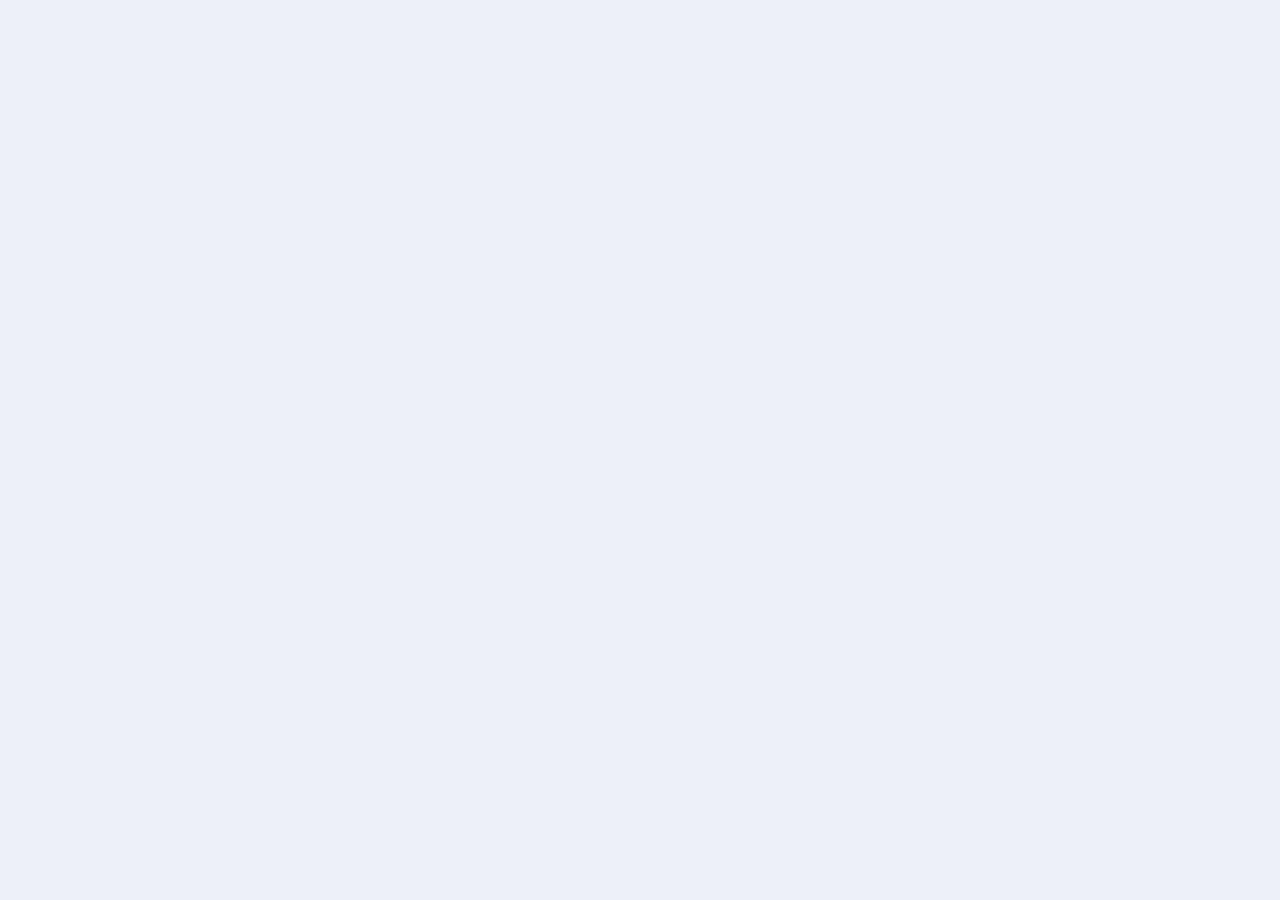
==== add.html @ 645b6c80 "fgfgf" ====
<!DOCTYPE html>
<html lang="en">
  <head>
    <meta charset="UTF-8" />
    <meta http-equiv="X-UA-Compatible" content="IE=edge" />
    <meta name="viewport" content="width=device-width, initial-scale=1.0" />
    <!-- <link rel="preconnect" href="https://fonts.googleapis.com" />
    <link rel="preconnect" href="https://fonts.gstatic.com" crossorigin />
    <link href="https://fonts.googleapis.com/css2?family=Inter:wght@400;500;600;700 family=Montserrat&family=Nunito&display=swap" rel="stylesheet"/> -->
    <link rel="stylesheet" href="css/main.css" />
    <title>Home</title>
  </head>
  <body>

    <main>
    <!-- list start
    =========================================== -->
    <section class="intro">
      <div class="intro__inner">
        <div class="intro__inner-header">
          
        </div>
      </div>
    </section>
    
    <!-- list end
    =========================================== -->
    
    <!-- Sprites
    =========================================== -->
        <!-- <svg>
      <use xlink:href="#voice"></use>
    </svg> -->
    <svg style="display: none">
      <symbol id="voice" viewBox="0 0 27 25">
        <g>
          <path
            fill-rule="evenodd"
            clip-rule="evenodd"
            d="M13.2389 0.42627C13.5054 0.42627 13.761 0.532135 13.9495 0.720575C14.1379 0.909016 14.2438 1.1646 14.2438 1.43109V23.5372C14.2438 23.8037 14.1379 24.0592 13.9495 24.2477C13.761 24.4361 13.5054 24.542 13.2389 24.542C12.9725 24.542 12.7169 24.4361 12.5284 24.2477C12.34 24.0592 12.2341 23.8037 12.2341 23.5372V1.43109C12.2341 1.1646 12.34 0.909016 12.5284 0.720575C12.7169 0.532135 12.9725 0.42627 13.2389 0.42627ZM9.21966 4.44555C9.48616 4.44555 9.74174 4.55142 9.93018 4.73986C10.1186 4.9283 10.2245 5.18388 10.2245 5.45038V19.5179C10.2245 19.7844 10.1186 20.04 9.93018 20.2284C9.74174 20.4168 9.48616 20.5227 9.21966 20.5227C8.95317 20.5227 8.69759 20.4168 8.50915 20.2284C8.3207 20.04 8.21484 19.7844 8.21484 19.5179V5.45038C8.21484 5.18388 8.3207 4.9283 8.50915 4.73986C8.69759 4.55142 8.95317 4.44555 9.21966 4.44555ZM17.2582 4.44555C17.5247 4.44555 17.7803 4.55142 17.9687 4.73986C18.1572 4.9283 18.2631 5.18388 18.2631 5.45038V19.5179C18.2631 19.7844 18.1572 20.04 17.9687 20.2284C17.7803 20.4168 17.5247 20.5227 17.2582 20.5227C16.9917 20.5227 16.7362 20.4168 16.5477 20.2284C16.3593 20.04 16.2534 19.7844 16.2534 19.5179V5.45038C16.2534 5.18388 16.3593 4.9283 16.5477 4.73986C16.7362 4.55142 16.9917 4.44555 17.2582 4.44555ZM5.20038 7.46002C5.46687 7.46002 5.72245 7.56588 5.91089 7.75432C6.09933 7.94276 6.2052 8.19834 6.2052 8.46484V16.5034C6.2052 16.7699 6.09933 17.0255 5.91089 17.2139C5.72245 17.4024 5.46687 17.5082 5.20038 17.5082C4.93388 17.5082 4.6783 17.4024 4.48986 17.2139C4.30142 17.0255 4.19555 16.7699 4.19555 16.5034V8.46484C4.19555 8.19834 4.30142 7.94276 4.48986 7.75432C4.6783 7.56588 4.93388 7.46002 5.20038 7.46002ZM21.2775 7.46002C21.544 7.46002 21.7996 7.56588 21.988 7.75432C22.1765 7.94276 22.2823 8.19834 22.2823 8.46484V16.5034C22.2823 16.7699 22.1765 17.0255 21.988 17.2139C21.7996 17.4024 21.544 17.5082 21.2775 17.5082C21.011 17.5082 20.7554 17.4024 20.567 17.2139C20.3786 17.0255 20.2727 16.7699 20.2727 16.5034V8.46484C20.2727 8.19834 20.3786 7.94276 20.567 7.75432C20.7554 7.56588 21.011 7.46002 21.2775 7.46002ZM1.18109 9.46966C1.44759 9.46966 1.70317 9.57553 1.89161 9.76397C2.08005 9.95241 2.18591 10.208 2.18591 10.4745V14.4938C2.18591 14.7603 2.08005 15.0158 1.89161 15.2043C1.70317 15.3927 1.44759 15.4986 1.18109 15.4986C0.914596 15.4986 0.659016 15.3927 0.470575 15.2043C0.282135 15.0158 0.17627 14.7603 0.17627 14.4938V10.4745C0.17627 10.208 0.282135 9.95241 0.470575 9.76397C0.659016 9.57553 0.914596 9.46966 1.18109 9.46966ZM25.2968 9.46966C25.5633 9.46966 25.8189 9.57553 26.0073 9.76397C26.1958 9.95241 26.3016 10.208 26.3016 10.4745V14.4938C26.3016 14.7603 26.1958 15.0158 26.0073 15.2043C25.8189 15.3927 25.5633 15.4986 25.2968 15.4986C25.0303 15.4986 24.7747 15.3927 24.5863 15.2043C24.3978 15.0158 24.292 14.7603 24.292 14.4938V10.4745C24.292 10.208 24.3978 9.95241 24.5863 9.76397C24.7747 9.57553 25.0303 9.46966 25.2968 9.46966Z"
          />
        </g>
      </symbol>
    </svg>
    <!-- js
    =========================================== -->
    <script src="./js/jquery.js"></script>
    <script src="./js/slick.min.js"></script>
    <script src="./js/main.js"></script>
  </body>
</html>
---- css/main.css ----
html, body {
  scroll-behavior: smooth;
}

*,
*::before,
*::after {
  margin: 0;
  padding: 0;
  border: none;
  outline: none;
  -webkit-box-sizing: border-box;
          box-sizing: border-box;
}

button {
  outline: none;
}

button:focus {
  outline: none;
}

input::-webkit-outer-spin-button,
input::-webkit-inner-spin-button {
  -webkit-appearance: none;
  margin: 0;
}

/* width */
::-webkit-scrollbar {
  width: 8px;
}

/* Track */
::-webkit-scrollbar-track {
  background: #fff;
}

/* Handle */
::-webkit-scrollbar-thumb {
  background: rgba(0, 0, 0, 0.2);
  border-radius: 10px;
}

/* Handle on hover */
::-webkit-scrollbar-thumb:hover {
  background: rgba(0, 0, 0, 0.3);
}

/*** 
====================================================================
Global Settings
====================================================================
   ***/
body {
  font-family: "Roboto", sans-serif;
  font-size: 14px;
  color: #616161;
  line-height: 17px;
  font-weight: 400;
  background: #EDF0F9;
}

a {
  text-decoration: none;
  opacity: 1;
  color: #fff;
  -webkit-transition: 0.3s ease;
  transition: 0.3s ease;
  cursor: pointer;
}
a:hover {
  opacity: 0.88;
}

ul li {
  list-style: none;
}

.auto__container {
  position: relative;
  margin: 0 auto;
  padding: 0 40px;
}

h1 {
  font-weight: 700;
  font-size: 120px;
  line-height: 150px;
}

main {
  overflow: hidden;
  position: relative;
  margin: 0 auto;
  min-height: 100vh;
}

.sidebar {
  position: fixed;
  top: 0;
  left: 0;
  width: 220px;
  height: 100%;
  font-family: "Poppins", sans-serif;
}
.sidebar__inner {
  background-color: #fff;
  padding: 18px 12px 18px 18px;
  height: 100%;
  display: -webkit-box;
  display: -ms-flexbox;
  display: flex;
  -webkit-box-orient: vertical;
  -webkit-box-direction: normal;
      -ms-flex-direction: column;
          flex-direction: column;
}
.sidebar__inner-logo {
  margin-bottom: 56px;
}
.sidebar__inner-link {
  color: #9A91B3;
  display: -webkit-box;
  display: -ms-flexbox;
  display: flex;
  -webkit-box-align: center;
      -ms-flex-align: center;
          align-items: center;
  position: relative;
}
.sidebar__inner-link span {
  display: -webkit-box;
  display: -ms-flexbox;
  display: flex;
  -webkit-box-pack: center;
      -ms-flex-pack: center;
          justify-content: center;
  -webkit-box-align: center;
      -ms-flex-align: center;
          align-items: center;
}
.sidebar__inner-link span img {
  width: 100%;
}
.sidebar__inner-link-icon {
  width: 21px;
  height: 21px;
  margin-right: 8px;
}
.sidebar__inner-link-arrow {
  position: absolute;
  top: 50%;
  right: 5px;
  width: 7px;
  height: 10px;
  -webkit-transform: translateY(-50%);
          transform: translateY(-50%);
}
.sidebar__inner ul li {
  margin-bottom: 22px;
}
.sidebar__inner-user {
  display: -webkit-box;
  display: -ms-flexbox;
  display: flex;
  -webkit-box-align: center;
      -ms-flex-align: center;
          align-items: center;
  font-size: 12px;
  line-height: 18px;
  color: #2D3748;
  padding: 12px 13px;
  -webkit-box-shadow: 0px 3.5px 5.5px 0px #0000000D;
          box-shadow: 0px 3.5px 5.5px 0px #0000000D;
  border: 1px solid #E9E9E9;
  border-radius: 8px;
  background-color: #fff;
  max-width: 180px;
  margin: auto 0 0 0;
  position: relative;
}
.sidebar__inner-user::before {
  position: absolute;
  content: "";
  width: 6px;
  height: 6px;
  border-top: 1.5px solid #A0AEC0;
  border-right: 1.5px solid #A0AEC0;
  top: 50%;
  right: 12px;
  -webkit-transform: translateY(-50%) rotate(135deg);
          transform: translateY(-50%) rotate(135deg);
}
.sidebar__inner-user span {
  display: -webkit-box;
  display: -ms-flexbox;
  display: flex;
  -webkit-box-pack: center;
      -ms-flex-pack: center;
          justify-content: center;
  -webkit-box-align: center;
      -ms-flex-align: center;
          align-items: center;
  width: 30px;
  height: 30px;
  border-radius: 50%;
  margin-right: 5px;
}
.sidebar__inner-user span img {
  width: 100%;
  border-radius: 50%;
}

.button {
  display: -webkit-box;
  display: -ms-flexbox;
  display: flex;
  -webkit-box-pack: center;
      -ms-flex-pack: center;
          justify-content: center;
  -webkit-box-align: center;
      -ms-flex-align: center;
          align-items: center;
  padding: 5px 12px;
  font-size: 13px;
  line-height: 19px;
  font-weight: 500;
  letter-spacing: -0.01em;
  cursor: pointer;
  -webkit-transition: 0.3s ease;
  transition: 0.3s ease;
  font-family: "Poppins", sans-serif;
  border-radius: 4px;
}
.button.primary {
  background-color: #5F8DF8;
  color: #fff;
  border: 1px solid #5F8DF8;
}
.button.primary svg {
  fill: #fff;
}
.button.primary:hover {
  background-color: #fff;
  color: #5F8DF8;
}
.button.primary:hover svg {
  fill: #5F8DF8;
}
.button.secondary {
  background-color: #fff;
  color: #5F8DF8;
  border: 1px solid #5F8DF8;
}
.button.secondary svg {
  fill: #5F8DF8;
}
.button.secondary:hover {
  background-color: #5F8DF8;
  color: #fff;
}
.button.secondary:hover svg {
  fill: #fff;
}
.button.close {
  padding: 9px 12px;
  background-color: #E14B4B;
  border: 1px solid #E14B4B;
}
.button.close svg {
  width: 11px;
  height: 11px;
  fill: #fff;
}
.button.close:hover {
  background-color: #fff;
}
.button.close:hover svg {
  fill: #E14B4B;
}
.button.previous {
  padding: 6px 16px;
  font-size: 14px;
  line-height: 20px;
  font-family: "Inter", sans-serif;
  border: 1px solid #C1C9D2;
  border-radius: 4px;
  color: #4F566B;
  background-color: #fff;
}
.button.next {
  padding: 6px 16px;
  font-size: 14px;
  line-height: 20px;
  font-family: "Inter", sans-serif;
  border: 1px solid transparent;
  border-radius: 4px;
  color: #fff;
  background-color: #5469D4;
}
.button svg {
  width: 13px;
  height: 13px;
  margin-right: 8px;
}

.header {
  position: absolute;
  top: 0;
  left: 0;
  width: 100%;
  z-index: 10;
}
.header.sticky {
  position: fixed;
  top: 0;
  left: 0;
  width: 100%;
  -webkit-animation-name: sticky;
          animation-name: sticky;
  -webkit-animation-duration: 0.4s;
          animation-duration: 0.4s;
}
.header__inner {
  padding: 30px 0;
  display: -webkit-box;
  display: -ms-flexbox;
  display: flex;
  -webkit-box-pack: justify;
      -ms-flex-pack: justify;
          justify-content: space-between;
  -webkit-box-align: center;
      -ms-flex-align: center;
          align-items: center;
}
.header__inner-logo {
  display: -webkit-box;
  display: -ms-flexbox;
  display: flex;
  -webkit-box-pack: center;
      -ms-flex-pack: center;
          justify-content: center;
  -webkit-box-align: center;
      -ms-flex-align: center;
          align-items: center;
  width: 320px;
}
.header__inner-logo img {
  width: 100%;
}

@-webkit-keyframes sticky {
  0% {
    top: -60px;
    opacity: 0;
  }
  100% {
    top: 0;
    opacity: 1;
  }
}

@keyframes sticky {
  0% {
    top: -60px;
    opacity: 0;
  }
  100% {
    top: 0;
    opacity: 1;
  }
}
.nav__inner {
  display: -webkit-box;
  display: -ms-flexbox;
  display: flex;
  -webkit-box-align: center;
      -ms-flex-align: center;
          align-items: center;
}

.burger {
  display: none;
  cursor: pointer;
  -webkit-transition: all 0.2s ease-in-out 0s;
  transition: all 0.2s ease-in-out 0s;
  -moz-transition: all 0.2s ease-in-out 0s;
  position: relative;
  width: 30px;
  height: 30px;
}
.burger:hover {
  opacity: 0.8;
}
.burger::before {
  top: 20%;
  width: 100%;
  height: 3px;
  background-color: #000;
  -webkit-transition: all 0.3s ease;
  transition: all 0.3s ease;
  content: "";
  position: absolute;
  left: 50%;
  transform: translateX(-50%);
  -moz-ransform: translateX(-50%);
  -o-transform: translateX(-50%);
  -ms-transform: translateX(-50%);
  -webkit-transform: translateX(-50%);
}
.burger span {
  top: 50%;
  width: 100%;
  height: 3px;
  background-color: #000;
  -webkit-transition: all 0.3s ease;
  transition: all 0.3s ease;
  position: absolute;
  left: 50%;
  transform: translate(-50%, -50%);
  -moz-ransform: translate(-50%, -50%);
  -o-transform: translate(-50%, -50%);
  -ms-transform: translate(-50%, -50%);
  -webkit-transform: translate(-50%, -50%);
  -webkit-transition: all 0.2s ease-in-out 0s;
  transition: all 0.2s ease-in-out 0s;
  -moz-transition: all 0.2s ease-in-out 0s;
}
.burger::after {
  bottom: 20%;
  width: 100%;
  height: 3px;
  background-color: #000;
  -webkit-transition: all 0.3s ease;
  transition: all 0.3s ease;
  content: "";
  position: absolute;
  left: 50%;
  transform: translateX(-50%);
  -moz-ransform: translateX(-50%);
  -o-transform: translateX(-50%);
  -ms-transform: translateX(-50%);
  -webkit-transform: translateX(-50%);
}
.burger.active::before {
  top: 50%;
  -webkit-transform: translate(-50%, -50%) rotate(45deg);
  transform: translate(-50%, -50%) rotate(45deg);
}
.burger.active span {
  opacity: 0;
}
.burger.active::after {
  bottom: 50%;
  -webkit-transform: translate(-50%, 50%) rotate(-45deg);
  transform: translate(-50%, 50%) rotate(-45deg);
}

.intro {
  width: calc(100% - 310px);
  margin: 0 0 0 auto;
  height: 100%;
}

@media (max-width: 1024px) {
  ::-webkit-scrollbar {
    display: none;
  }
}
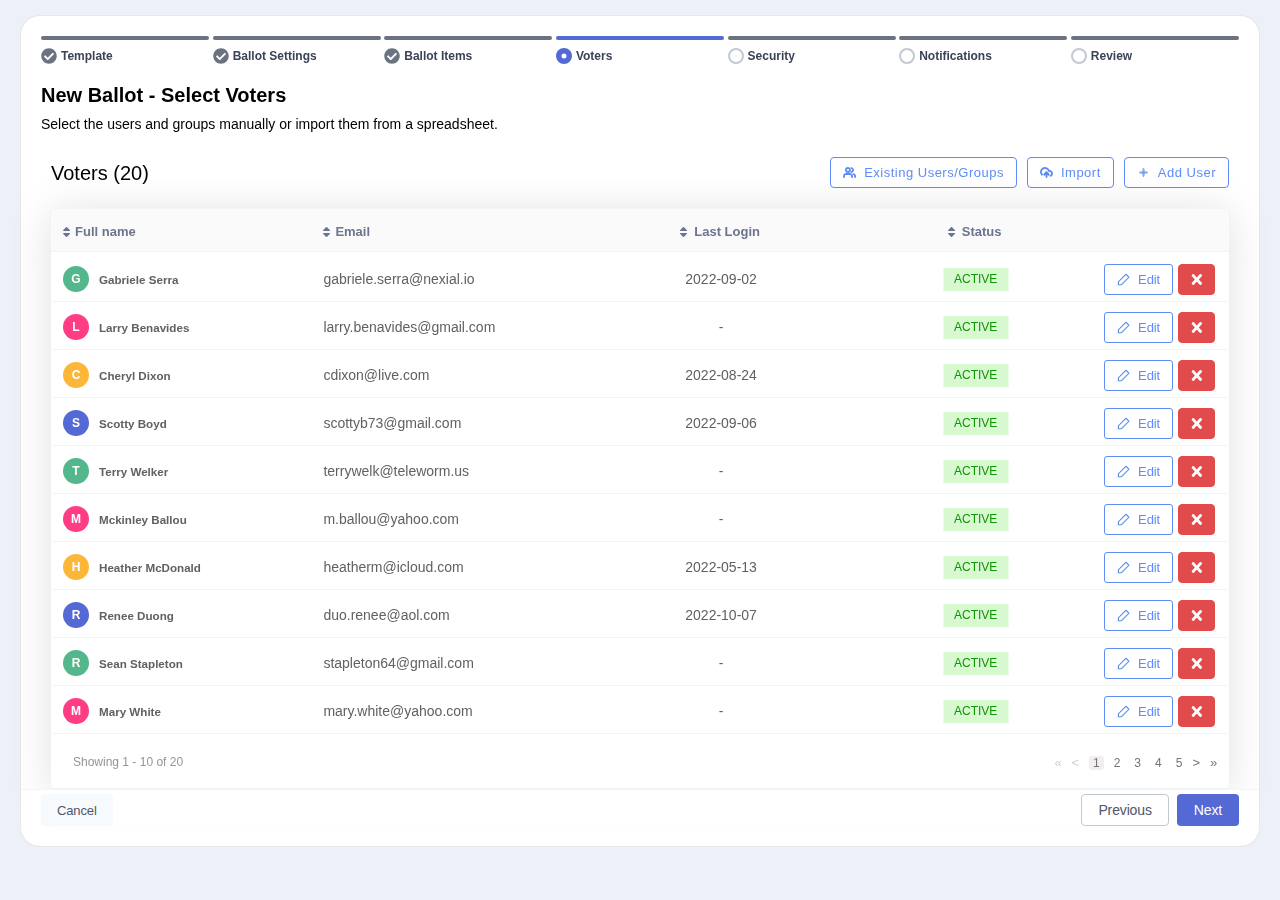
==== commit a4b7c01a: "24343" ====
--- a/add.html
+++ b/add.html
@@ -1,51 +1,664 @@
 <!DOCTYPE html>
 <html lang="en">
-  <head>
-    <meta charset="UTF-8" />
-    <meta http-equiv="X-UA-Compatible" content="IE=edge" />
-    <meta name="viewport" content="width=device-width, initial-scale=1.0" />
-    <!-- <link rel="preconnect" href="https://fonts.googleapis.com" />
+
+<head>
+  <meta charset="UTF-8" />
+  <meta http-equiv="X-UA-Compatible" content="IE=edge" />
+  <meta name="viewport" content="width=device-width, initial-scale=1.0" />
+  <!-- <link rel="preconnect" href="https://fonts.googleapis.com" />
     <link rel="preconnect" href="https://fonts.gstatic.com" crossorigin />
     <link href="https://fonts.googleapis.com/css2?family=Inter:wght@400;500;600;700 family=Montserrat&family=Nunito&display=swap" rel="stylesheet"/> -->
-    <link rel="stylesheet" href="css/main.css" />
-    <title>Home</title>
-  </head>
-  <body>
-
-    <main>
+  <link rel="stylesheet" href="css/main.css" />
+  <title>Home</title>
+</head>
+
+<body>
+
+  <main>
     <!-- list start
     =========================================== -->
     <section class="intro">
       <div class="intro__inner">
         <div class="intro__inner-header">
-          
+          <h4>
+            <svg>
+              <use xlink:href="#check"></use>
+            </svg>
+            Template
+
+          </h4>
+          <h4>
+            <svg>
+              <use xlink:href="#check"></use>
+            </svg>
+            Ballot Settings
+
+          </h4>
+          <h4>
+            <svg>
+              <use xlink:href="#check"></use>
+            </svg>
+            Ballot Items
+          </h4>
+          <h4 class="active">
+            <span>
+            </span>
+            Voters
+          </h4>
+          <h4>
+            <span>
+            </span>
+            Security
+
+          </h4>
+          <h4>
+            <span>
+            </span>
+            Notifications
+
+          </h4>
+          <h4>
+            <span>
+            </span>
+            Review
+          </h4>
+        </div>
+        <div class="intro__inner-info">
+          <h2>
+            New Ballot - Select Voters
+          </h2>
+          <p>
+            Select the users and groups manually or import them from a spreadsheet.
+          </p>
+        </div>
+        <div class="intro__inner-list">
+          <div class="introList__tools">
+            <h2>
+              Voters (20)
+            </h2>
+            <div class="introList__tools-buttons">
+              <button class="button secondary">
+                <svg>
+                  <use xlink:href="#users"></use>
+                </svg>
+                Existing Users/Groups
+              </button>
+              <button class="button secondary">
+                <svg>
+                  <use xlink:href="#cloud"></use>
+                </svg>
+                Import
+              </button>
+              <button class="button secondary">
+                <svg>
+                  <use xlink:href="#plus"></use>
+                </svg>
+                Add User
+              </button>
+            </div>
+          </div>
+          <table>
+            <thead>
+              <th>
+                <h5>
+                  <span>
+                    <img src="images/icons/chevron-top.png" alt="">
+                    <img src="images/icons/chevron-bottom.png" alt="">
+                  </span>
+                  Full name
+                </h5>
+              </th>
+              <th>
+                <h5>
+                  <span>
+                    <img src="images/icons/chevron-top.png" alt="">
+                    <img src="images/icons/chevron-bottom.png" alt="">
+                  </span>
+                  Email
+                </h5>
+              </th>
+              <th>
+                <h5 class="center">
+                  <span>
+                    <img src="images/icons/chevron-top.png" alt="">
+                    <img src="images/icons/chevron-bottom.png" alt="">
+                  </span>
+                  Last Login
+                </h5>
+              </th>
+              <th>
+                <h5 class="center">
+                  <span>
+                    <img src="images/icons/chevron-top.png" alt="">
+                    <img src="images/icons/chevron-bottom.png" alt="">
+                  </span>
+                  Status
+                </h5>
+              </th>
+              <th>
+              </th>
+            </thead>
+            <tbody>
+              <tr>
+                <td>
+                  <h5>
+                    <p>
+                      <span>
+                        G
+                      </span>
+                    </p>
+                    Gabriele Serra
+                    </h4>
+                </td>
+                <td>
+                  <a href="#">gabriele.serra@nexial.io</a>
+                </td>
+                <td class="center">
+                  2022-09-02
+                </td>
+                <td class="center">
+                  <h6>
+                    <span>
+                      ACTIVE
+                    </span>
+                  </h6>
+                </td>
+                <td>
+                  <div class="button__row">
+                    <button class="button edit">
+                      <svg>
+                        <use xlink:href="#edit"></use>
+                      </svg>
+                      Edit
+                    </button>
+                    <button class="button close">
+                      <svg>
+                        <use xlink:href="#delete"></use>
+                      </svg>
+                    </button>
+                  </div>
+                </td>
+              </tr>
+              <tr>
+                <td>
+                  <h5>
+                    <p class="red">
+                      <span>
+                        L
+                      </span>
+                    </p>
+                    Larry Benavides
+                    </h4>
+                </td>
+                <td>
+                  <a href="#">larry.benavides@gmail.com</a>
+                </td>
+                <td class="center">
+                  -
+                </td>
+                <td class="center">
+                  <h6>
+                    <span>
+                      ACTIVE
+                    </span>
+                  </h6>
+                </td>
+                <td>
+                  <div class="button__row">
+                    <button class="button edit">
+                      <svg>
+                        <use xlink:href="#edit"></use>
+                      </svg>
+                      Edit
+                    </button>
+                    <button class="button close">
+                      <svg>
+                        <use xlink:href="#delete"></use>
+                      </svg>
+                    </button>
+                  </div>
+                </td>
+              </tr>
+              <tr>
+                <td>
+                  <h5>
+                    <p class="yellow">
+                      <span>
+                        C
+                      </span>
+                    </p>
+                    Cheryl Dixon
+                    </h4>
+                </td>
+                <td>
+                  <a href="#">cdixon@live.com</a>
+                </td>
+                <td class="center">
+                  2022-08-24
+                </td>
+                <td class="center">
+                  <h6>
+                    <span>
+                      ACTIVE
+                    </span>
+                  </h6>
+                </td>
+                <td>
+                  <div class="button__row">
+                    <button class="button edit">
+                      <svg>
+                        <use xlink:href="#edit"></use>
+                      </svg>
+                      Edit
+                    </button>
+                    <button class="button close">
+                      <svg>
+                        <use xlink:href="#delete"></use>
+                      </svg>
+                    </button>
+                  </div>
+                </td>
+              </tr>
+              <tr>
+                <td>
+                  <h5>
+                    <p class="blue">
+                      <span>
+                        S
+                      </span>
+                    </p>
+                    Scotty Boyd
+                    </h4>
+                </td>
+                <td>
+                  <a href="#">scottyb73@gmail.com</a>
+                </td>
+                <td class="center">
+                  2022-09-06
+                </td>
+                <td class="center">
+                  <h6>
+                    <span>
+                      ACTIVE
+                    </span>
+                  </h6>
+                </td>
+                <td>
+                  <div class="button__row">
+                    <button class="button edit">
+                      <svg>
+                        <use xlink:href="#edit"></use>
+                      </svg>
+                      Edit
+                    </button>
+                    <button class="button close">
+                      <svg>
+                        <use xlink:href="#delete"></use>
+                      </svg>
+                    </button>
+                  </div>
+                </td>
+              </tr>
+              <tr>
+                <td>
+                  <h5>
+                    <p class="green">
+                      <span>
+                        T
+                      </span>
+                    </p>
+                    Terry Welker
+                    </h4>
+                </td>
+                <td>
+                  <a href="#">terrywelk@teleworm.us</a>
+                </td>
+                <td class="center">
+                  -
+                </td>
+                <td class="center">
+                  <h6>
+                    <span>
+                      ACTIVE
+                    </span>
+                  </h6>
+                </td>
+                <td>
+                  <div class="button__row">
+                    <button class="button edit">
+                      <svg>
+                        <use xlink:href="#edit"></use>
+                      </svg>
+                      Edit
+                    </button>
+                    <button class="button close">
+                      <svg>
+                        <use xlink:href="#delete"></use>
+                      </svg>
+                    </button>
+                  </div>
+                </td>
+              </tr>
+              <tr>
+                <td>
+                  <h5>
+                    <p class="red">
+                      <span>
+                        M
+                      </span>
+                    </p>
+                    Mckinley Ballou
+                    </h4>
+                </td>
+                <td>
+                  <a href="#">m.ballou@yahoo.com</a>
+                </td>
+                <td class="center">
+                  -
+                </td>
+                <td class="center">
+                  <h6>
+                    <span>
+                      ACTIVE
+                    </span>
+                  </h6>
+                </td>
+                <td>
+                  <div class="button__row">
+                    <button class="button edit">
+                      <svg>
+                        <use xlink:href="#edit"></use>
+                      </svg>
+                      Edit
+                    </button>
+                    <button class="button close">
+                      <svg>
+                        <use xlink:href="#delete"></use>
+                      </svg>
+                    </button>
+                  </div>
+                </td>
+              </tr>
+              <tr>
+                <td>
+                  <h5>
+                    <p class="yellow">
+                      <span>
+                        H
+                      </span>
+                    </p>
+                    Heather McDonald
+                    </h4>
+                </td>
+                <td>
+                  <a href="#">heatherm@icloud.com</a>
+                </td>
+                <td class="center">
+                  2022-05-13
+                </td>
+                <td class="center">
+                  <h6>
+                    <span>
+                      ACTIVE
+                    </span>
+                  </h6>
+                </td>
+                <td>
+                  <div class="button__row">
+                    <button class="button edit">
+                      <svg>
+                        <use xlink:href="#edit"></use>
+                      </svg>
+                      Edit
+                    </button>
+                    <button class="button close">
+                      <svg>
+                        <use xlink:href="#delete"></use>
+                      </svg>
+                    </button>
+                  </div>
+                </td>
+              </tr>
+              <tr>
+                <td>
+                  <h5>
+                    <p class="blue">
+                      <span>
+                        R
+                      </span>
+                    </p>
+                    Renee Duong
+                    </h4>
+                </td>
+                <td>
+                  <a href="#">duo.renee@aol.com</a>
+                </td>
+                <td class="center">
+                  2022-10-07
+                </td>
+                <td class="center">
+                  <h6>
+                    <span>
+                      ACTIVE
+                    </span>
+                  </h6>
+                </td>
+                <td>
+                  <div class="button__row">
+                    <button class="button edit">
+                      <svg>
+                        <use xlink:href="#edit"></use>
+                      </svg>
+                      Edit
+                    </button>
+                    <button class="button close">
+                      <svg>
+                        <use xlink:href="#delete"></use>
+                      </svg>
+                    </button>
+                  </div>
+                </td>
+              </tr>
+              <tr>
+                <td>
+                  <h5>
+                    <p class="green">
+                      <span>
+                        R
+                      </span>
+                    </p>
+                    Sean Stapleton
+                    </h4>
+                </td>
+                <td>
+                  <a href="#">stapleton64@gmail.com</a>
+                </td>
+                <td class="center">
+                  -
+                </td>
+                <td class="center">
+                  <h6>
+                    <span>
+                      ACTIVE
+                    </span>
+                  </h6>
+                </td>
+                <td>
+                  <div class="button__row">
+                    <button class="button edit">
+                      <svg>
+                        <use xlink:href="#edit"></use>
+                      </svg>
+                      Edit
+                    </button>
+                    <button class="button close">
+                      <svg>
+                        <use xlink:href="#delete"></use>
+                      </svg>
+                    </button>
+                  </div>
+                </td>
+              </tr>
+              <tr>
+                <td>
+                  <h5>
+                    <p class="red">
+                      <span>
+                        M
+                      </span>
+                    </p>
+                    Mary White
+                    </h4>
+                </td>
+                <td>
+                  <a href="#">mary.white@yahoo.com</a>
+                </td>
+                <td class="center">
+                  -
+                </td>
+                <td class="center">
+                  <h6>
+                    <span>
+                      ACTIVE
+                    </span>
+                  </h6>
+                </td>
+                <td>
+                  <div class="button__row">
+                    <button class="button edit">
+                      <svg>
+                        <use xlink:href="#edit"></use>
+                      </svg>
+                      Edit
+                    </button>
+                    <button class="button close">
+                      <svg>
+                        <use xlink:href="#delete"></use>
+                      </svg>
+                    </button>
+                  </div>
+                </td>
+              </tr>
+              <tr>
+              </tr>
+            </tbody>
+            <tfoot>
+              <td>
+                Showing 1 - 10 of 20
+                <div class="pagination">
+                  <button class="button">
+                    «
+                  </button>
+                  <button class="button">
+                    < </button> <a href="#" class="active">
+                      1
+                      </a>
+                      <a href="#">
+                        2
+                      </a>
+                      <a href="#">
+                        3
+                      </a>
+                      <a href="#">
+                        4
+                      </a>
+                      <a href="#">
+                        5
+                      </a>
+                      <button class="button active">
+                        >
+                      </button>
+                      <button class="button active">
+                        »
+                      </button>
+                </div>
+              </td>
+            </tfoot>
+          </table>
+        </div>
+        <div class="intro__inner-footer">
+          <button class="button cancel">
+            Cancel
+          </button>
+          <div class="buttons__row">
+            <button class="button previous">
+              Previous
+            </button>
+            <button class="button next">
+              Next
+            </button>
+          </div>
         </div>
       </div>
     </section>
-    
+
     <!-- list end
     =========================================== -->
-    
+
     <!-- Sprites
     =========================================== -->
-        <!-- <svg>
-      <use xlink:href="#voice"></use>
-    </svg> -->
+
     <svg style="display: none">
-      <symbol id="voice" viewBox="0 0 27 25">
+      <symbol id="check" viewBox="0 0 16 16">
         <g>
           <path
-            fill-rule="evenodd"
-            clip-rule="evenodd"
-            d="M13.2389 0.42627C13.5054 0.42627 13.761 0.532135 13.9495 0.720575C14.1379 0.909016 14.2438 1.1646 14.2438 1.43109V23.5372C14.2438 23.8037 14.1379 24.0592 13.9495 24.2477C13.761 24.4361 13.5054 24.542 13.2389 24.542C12.9725 24.542 12.7169 24.4361 12.5284 24.2477C12.34 24.0592 12.2341 23.8037 12.2341 23.5372V1.43109C12.2341 1.1646 12.34 0.909016 12.5284 0.720575C12.7169 0.532135 12.9725 0.42627 13.2389 0.42627ZM9.21966 4.44555C9.48616 4.44555 9.74174 4.55142 9.93018 4.73986C10.1186 4.9283 10.2245 5.18388 10.2245 5.45038V19.5179C10.2245 19.7844 10.1186 20.04 9.93018 20.2284C9.74174 20.4168 9.48616 20.5227 9.21966 20.5227C8.95317 20.5227 8.69759 20.4168 8.50915 20.2284C8.3207 20.04 8.21484 19.7844 8.21484 19.5179V5.45038C8.21484 5.18388 8.3207 4.9283 8.50915 4.73986C8.69759 4.55142 8.95317 4.44555 9.21966 4.44555ZM17.2582 4.44555C17.5247 4.44555 17.7803 4.55142 17.9687 4.73986C18.1572 4.9283 18.2631 5.18388 18.2631 5.45038V19.5179C18.2631 19.7844 18.1572 20.04 17.9687 20.2284C17.7803 20.4168 17.5247 20.5227 17.2582 20.5227C16.9917 20.5227 16.7362 20.4168 16.5477 20.2284C16.3593 20.04 16.2534 19.7844 16.2534 19.5179V5.45038C16.2534 5.18388 16.3593 4.9283 16.5477 4.73986C16.7362 4.55142 16.9917 4.44555 17.2582 4.44555ZM5.20038 7.46002C5.46687 7.46002 5.72245 7.56588 5.91089 7.75432C6.09933 7.94276 6.2052 8.19834 6.2052 8.46484V16.5034C6.2052 16.7699 6.09933 17.0255 5.91089 17.2139C5.72245 17.4024 5.46687 17.5082 5.20038 17.5082C4.93388 17.5082 4.6783 17.4024 4.48986 17.2139C4.30142 17.0255 4.19555 16.7699 4.19555 16.5034V8.46484C4.19555 8.19834 4.30142 7.94276 4.48986 7.75432C4.6783 7.56588 4.93388 7.46002 5.20038 7.46002ZM21.2775 7.46002C21.544 7.46002 21.7996 7.56588 21.988 7.75432C22.1765 7.94276 22.2823 8.19834 22.2823 8.46484V16.5034C22.2823 16.7699 22.1765 17.0255 21.988 17.2139C21.7996 17.4024 21.544 17.5082 21.2775 17.5082C21.011 17.5082 20.7554 17.4024 20.567 17.2139C20.3786 17.0255 20.2727 16.7699 20.2727 16.5034V8.46484C20.2727 8.19834 20.3786 7.94276 20.567 7.75432C20.7554 7.56588 21.011 7.46002 21.2775 7.46002ZM1.18109 9.46966C1.44759 9.46966 1.70317 9.57553 1.89161 9.76397C2.08005 9.95241 2.18591 10.208 2.18591 10.4745V14.4938C2.18591 14.7603 2.08005 15.0158 1.89161 15.2043C1.70317 15.3927 1.44759 15.4986 1.18109 15.4986C0.914596 15.4986 0.659016 15.3927 0.470575 15.2043C0.282135 15.0158 0.17627 14.7603 0.17627 14.4938V10.4745C0.17627 10.208 0.282135 9.95241 0.470575 9.76397C0.659016 9.57553 0.914596 9.46966 1.18109 9.46966ZM25.2968 9.46966C25.5633 9.46966 25.8189 9.57553 26.0073 9.76397C26.1958 9.95241 26.3016 10.208 26.3016 10.4745V14.4938C26.3016 14.7603 26.1958 15.0158 26.0073 15.2043C25.8189 15.3927 25.5633 15.4986 25.2968 15.4986C25.0303 15.4986 24.7747 15.3927 24.5863 15.2043C24.3978 15.0158 24.292 14.7603 24.292 14.4938V10.4745C24.292 10.208 24.3978 9.95241 24.5863 9.76397C24.7747 9.57553 25.0303 9.46966 25.2968 9.46966Z"
-          />
+            d="M15.75 8C15.75 12.2802 12.2802 15.75 8 15.75C3.71978 15.75 0.25 12.2802 0.25 8C0.25 3.71978 3.71978 0.25 8 0.25C12.2802 0.25 15.75 3.71978 15.75 8ZM7.10356 12.1036L12.8536 6.35356C13.0488 6.15831 13.0488 5.84172 12.8536 5.64647L12.1465 4.93937C11.9512 4.74409 11.6346 4.74409 11.4393 4.93937L6.75 9.62869L4.56066 7.43934C4.36541 7.24409 4.04881 7.24409 3.85353 7.43934L3.14644 8.14644C2.95119 8.34169 2.95119 8.65828 3.14644 8.85353L6.39644 12.1035C6.59172 12.2988 6.90828 12.2988 7.10356 12.1036Z" />
         </g>
       </symbol>
+      <symbol id="users" viewBox="0 0 13 14">
+        <g>
+          <path
+            d="M12.4583 11.8749V10.7916C12.458 10.3115 12.2982 9.84515 12.0041 9.46573C11.7099 9.08632 11.2981 8.81533 10.8333 8.69531"
+            stroke-width="2" stroke-linecap="round" stroke-linejoin="round" />
+          <path
+            d="M9.20835 11.875V10.7917C9.20835 10.217 8.98008 9.66593 8.57375 9.2596C8.16742 8.85327 7.61632 8.625 7.04169 8.625H2.70835C2.13372 8.625 1.58262 8.85327 1.17629 9.2596C0.76996 9.66593 0.541687 10.217 0.541687 10.7917V11.875"
+            stroke-width="2" stroke-linecap="round" stroke-linejoin="round" />
+          <path
+            d="M8.66669 2.19531C9.13274 2.31464 9.54583 2.58569 9.84082 2.96573C10.1358 3.34577 10.2959 3.81318 10.2959 4.29427C10.2959 4.77536 10.1358 5.24277 9.84082 5.62281C9.54583 6.00285 9.13274 6.2739 8.66669 6.39323"
+            stroke-width="2" stroke-linecap="round" stroke-linejoin="round" />
+          <path
+            d="M4.87498 6.45833C6.0716 6.45833 7.04165 5.48828 7.04165 4.29167C7.04165 3.09505 6.0716 2.125 4.87498 2.125C3.67836 2.125 2.70831 3.09505 2.70831 4.29167C2.70831 5.48828 3.67836 6.45833 4.87498 6.45833Z"
+            stroke-width="2" stroke-linecap="round" stroke-linejoin="round" />
+        </g>
+      </symbol>
+      <symbol id="cloud" viewBox="0 0 13 14">
+        <g>
+          <path d="M8.66668 9.16667L6.50001 7L4.33334 9.16667" stroke-width="2" stroke-linecap="round"
+            stroke-linejoin="round" />
+          <path d="M6.5 7V11.875" stroke-width="2" stroke-linecap="round" stroke-linejoin="round" />
+          <path
+            d="M11.0446 10.4611C11.5729 10.1731 11.9903 9.71737 12.2308 9.16581C12.4713 8.61425 12.5213 7.99831 12.3729 7.41518C12.2245 6.83205 11.8861 6.31496 11.4111 5.94551C10.9362 5.57605 10.3517 5.37529 9.75001 5.37489H9.06751C8.90356 4.74073 8.59797 4.15199 8.17373 3.65293C7.74949 3.15387 7.21763 2.75748 6.61815 2.49355C6.01866 2.22963 5.36714 2.10504 4.71257 2.12916C4.058 2.15328 3.41742 2.32547 2.83898 2.63279C2.26054 2.94011 1.75929 3.37457 1.37293 3.9035C0.986564 4.43242 0.725133 5.04205 0.60829 5.68656C0.491447 6.33107 0.522233 6.99368 0.698333 7.62457C0.874433 8.25547 1.19127 8.83823 1.62501 9.32906"
+            stroke-width="2" stroke-linecap="round" stroke-linejoin="round" />
+          <path d="M8.66668 9.16667L6.50001 7L4.33334 9.16667" stroke-width="2" stroke-linecap="round"
+            stroke-linejoin="round" />
+        </g>
+      </symbol>
+      <symbol id="plus" viewBox="0 0 13 14">
+        <g>
+          <path fill-rule="evenodd" clip-rule="evenodd"
+            d="M6.50001 2.66675C6.79916 2.66675 7.04168 2.90926 7.04168 3.20841V10.7917C7.04168 11.0909 6.79916 11.3334 6.50001 11.3334C6.20086 11.3334 5.95834 11.0909 5.95834 10.7917V3.20841C5.95834 2.90926 6.20086 2.66675 6.50001 2.66675Z" />
+          <path fill-rule="evenodd" clip-rule="evenodd"
+            d="M2.16666 6.99992C2.16666 6.70076 2.40917 6.45825 2.70832 6.45825H10.2917C10.5908 6.45825 10.8333 6.70076 10.8333 6.99992C10.8333 7.29907 10.5908 7.54158 10.2917 7.54158H2.70832C2.40917 7.54158 2.16666 7.29907 2.16666 6.99992Z" />
+        </g>
+      </symbol>
+      <symbol id="edit" viewBox="0 0 12 11">
+        <g>
+          <path fill-rule="evenodd" clip-rule="evenodd"
+            d="M7.93982 0.241902C8.15135 0.0303684 8.49432 0.0303684 8.70585 0.241902L11.4142 2.95024C11.6257 3.16177 11.6257 3.50473 11.4142 3.71627L4.37252 10.7579C4.27094 10.8595 4.13316 10.9166 3.9895 10.9166H1.28117C0.982014 10.9166 0.739502 10.6741 0.739502 10.3749V7.66659C0.739502 7.52293 0.79657 7.38515 0.898152 7.28357L7.93982 0.241902ZM1.82284 7.89095V9.83325H3.76514L10.2651 3.33325L8.32284 1.39095L1.82284 7.89095Z" />
+        </g>
+      </symbol>
+      <symbol id="delete" viewBox="0 0 11 11">
+        <g>
+          <path
+            d="M7.78874 5.5L10.7294 2.37281C11.0903 1.98906 11.0903 1.36687 10.7294 0.982812L10.0759 0.287813C9.715 -0.0959375 9.12992 -0.0959375 8.76877 0.287813L5.8281 3.415L2.88744 0.287813C2.52658 -0.0959375 1.9415 -0.0959375 1.58035 0.287813L0.926804 0.982812C0.565943 1.36656 0.565943 1.98875 0.926804 2.37281L3.86747 5.5L0.926804 8.62719C0.565943 9.01094 0.565943 9.63312 0.926804 10.0172L1.58035 10.7122C1.94121 11.0959 2.52658 11.0959 2.88744 10.7122L5.8281 7.585L8.76877 10.7122C9.12963 11.0959 9.715 11.0959 10.0759 10.7122L10.7294 10.0172C11.0903 9.63344 11.0903 9.01125 10.7294 8.62719L7.78874 5.5Z" />
+        </g>
+      </symbol>
+
     </svg>
     <!-- js
     =========================================== -->
-    <script src="./js/jquery.js"></script>
-    <script src="./js/slick.min.js"></script>
+
     <script src="./js/main.js"></script>
-  </body>
-</html>
+</body>
+
+</html>--- a/css/main.css
+++ b/css/main.css
@@ -121,7 +121,7 @@
   margin-bottom: 56px;
 }
 .sidebar__inner-link {
-  color: #9A91B3;
+  color: #9a91b3;
   display: -webkit-box;
   display: -ms-flexbox;
   display: flex;
@@ -170,10 +170,10 @@
           align-items: center;
   font-size: 12px;
   line-height: 18px;
-  color: #2D3748;
+  color: #2d3748;
   padding: 12px 13px;
-  -webkit-box-shadow: 0px 3.5px 5.5px 0px #0000000D;
-          box-shadow: 0px 3.5px 5.5px 0px #0000000D;
+  -webkit-box-shadow: 0px 3.5px 5.5px 0px rgba(0, 0, 0, 0.0509803922);
+          box-shadow: 0px 3.5px 5.5px 0px rgba(0, 0, 0, 0.0509803922);
   border: 1px solid #E9E9E9;
   border-radius: 8px;
   background-color: #fff;
@@ -235,30 +235,30 @@
   border-radius: 4px;
 }
 .button.primary {
-  background-color: #5F8DF8;
+  background-color: #5f8df8;
   color: #fff;
-  border: 1px solid #5F8DF8;
+  border: 1px solid #5f8df8;
 }
 .button.primary svg {
   fill: #fff;
 }
 .button.primary:hover {
   background-color: #fff;
-  color: #5F8DF8;
+  color: #5f8df8;
 }
 .button.primary:hover svg {
-  fill: #5F8DF8;
+  fill: #5f8df8;
 }
 .button.secondary {
   background-color: #fff;
-  color: #5F8DF8;
-  border: 1px solid #5F8DF8;
+  color: #5f8df8;
+  border: 1px solid #5f8df8;
 }
 .button.secondary svg {
-  fill: #5F8DF8;
+  fill: #5f8df8;
 }
 .button.secondary:hover {
-  background-color: #5F8DF8;
+  background-color: #5f8df8;
   color: #fff;
 }
 .button.secondary:hover svg {
@@ -266,19 +266,20 @@
 }
 .button.close {
   padding: 9px 12px;
-  background-color: #E14B4B;
-  border: 1px solid #E14B4B;
+  background-color: #e14b4b;
+  border: 1px solid #e14b4b;
 }
 .button.close svg {
   width: 11px;
   height: 11px;
   fill: #fff;
+  margin: unset;
 }
 .button.close:hover {
   background-color: #fff;
 }
 .button.close:hover svg {
-  fill: #E14B4B;
+  fill: #e14b4b;
 }
 .button.previous {
   padding: 6px 16px;
@@ -458,10 +459,449 @@
   transform: translate(-50%, 50%) rotate(-45deg);
 }
 
+h4 {
+  font-size: 12px;
+  line-height: 16px;
+  color: #3c4257;
+  font-family: "Inter", sans-serif;
+  position: relative;
+  padding-top: 12px;
+  display: -webkit-box;
+  display: -ms-flexbox;
+  display: flex;
+}
+h4 svg {
+  width: 16px;
+  height: 16px;
+  fill: #6b7280;
+  margin-right: 4px;
+}
+h4 span {
+  display: block;
+  width: 16px;
+  height: 16px;
+  margin-right: 4px;
+  border-radius: 50%;
+  position: relative;
+  border: 2px solid #c1c9d2;
+}
+h4 span::before {
+  display: none;
+  content: "";
+  width: 5px;
+  height: 5px;
+  background-color: #fff;
+  border-radius: 50%;
+  top: 50%;
+  left: 50%;
+  -webkit-transform: translate(-50%, -50%);
+          transform: translate(-50%, -50%);
+  z-index: 1;
+  position: absolute;
+}
+h4::before {
+  content: "";
+  width: 100%;
+  height: 4px;
+  border-radius: 4px;
+  background-color: #6b7280;
+  position: absolute;
+  top: 0;
+  left: 0;
+}
+h4.active::before {
+  background-color: #5469d4;
+}
+h4.active span {
+  background-color: #5469d4;
+  display: block;
+  border: unset;
+}
+h4.active span::before {
+  display: block;
+}
+
 .intro {
-  width: calc(100% - 310px);
-  margin: 0 0 0 auto;
+  padding: 15px 20px;
+}
+.intro__inner {
+  background-color: #fff;
+  border: 1px solid rgba(138, 136, 136, 0.2);
+  -webkit-backdrop-filter: blur(2px);
+          backdrop-filter: blur(2px);
+  border-radius: 20px;
+  padding: 20px;
+}
+.intro__inner-header {
+  display: -webkit-box;
+  display: -ms-flexbox;
+  display: flex;
+  -webkit-box-pack: justify;
+      -ms-flex-pack: justify;
+          justify-content: space-between;
+  margin-bottom: 20px;
+}
+.intro__inner-header h4 {
+  width: calc(14.2% - 2px);
+}
+.intro__inner-info {
+  margin-bottom: 24px;
+}
+.intro__inner-info h2 {
+  font-weight: 600;
+  font-family: "Poppins", sans-serif;
+  font-size: 20px;
+  line-height: 22px;
+  margin-bottom: 10px;
+  color: #000;
+}
+.intro__inner-info p {
+  color: #000;
+  font-family: "Poppins", sans-serif;
+}
+.intro__inner-list {
+  padding: 0 10px;
+}
+.intro__inner-list .introList__tools {
+  display: -webkit-box;
+  display: -ms-flexbox;
+  display: flex;
+  -webkit-box-pack: justify;
+      -ms-flex-pack: justify;
+          justify-content: space-between;
+  -webkit-box-align: center;
+      -ms-flex-align: center;
+          align-items: center;
+  margin-bottom: 20px;
+}
+.intro__inner-list .introList__tools h2 {
+  font-size: 20px;
+  line-height: 20px;
+  font-weight: 500;
+  color: #000;
+  font-family: "Poppins", sans-serif;
+  font-weight: 500;
+}
+.intro__inner-list .introList__tools-buttons {
+  display: -webkit-box;
+  display: -ms-flexbox;
+  display: flex;
+  -webkit-box-pack: justify;
+      -ms-flex-pack: justify;
+          justify-content: space-between;
+}
+.intro__inner-list .introList__tools-buttons .button {
+  margin-right: 10px;
+}
+.intro__inner-list .introList__tools-buttons .button:last-child {
+  margin-right: unset;
+}
+.intro__inner-list .introList__tools-buttons .button.secondary {
+  letter-spacing: 0.5px;
+}
+.intro__inner-list .introList__tools-buttons .button.secondary svg {
+  fill: transparent;
+  stroke: #5f8df8;
+}
+.intro__inner-list .introList__tools-buttons .button.secondary:hover svg {
+  stroke: #fff;
+}
+.intro__inner-footer {
+  display: -webkit-box;
+  display: -ms-flexbox;
+  display: flex;
+  -webkit-box-pack: justify;
+      -ms-flex-pack: justify;
+          justify-content: space-between;
+  background-color: #fff;
+  position: relative;
+  padding-top: 5px;
+}
+.intro__inner-footer::after {
+  content: "";
+  width: calc(100% + 40px);
   height: 100%;
+  background-color: #fff;
+  position: absolute;
+  top: 0;
+  left: -20px;
+  border-top: 1px solid #f5f5f5;
+}
+.intro__inner-footer .button {
+  padding: 5px 16px;
+  font-family: "Inter", sans-serif;
+  border-radius: 4px;
+  position: relative;
+  z-index: 2;
+}
+.intro__inner-footer .button.cancel {
+  color: #4f566b;
+  background-color: #F7FAFC;
+}
+.intro__inner-footer .button.previous {
+  color: #4f566b;
+}
+.intro__inner-footer .button.next {
+  color: #fff;
+  background-color: #5469d4;
+}
+.intro__inner-footer .buttons__row {
+  display: -webkit-box;
+  display: -ms-flexbox;
+  display: flex;
+}
+.intro__inner-footer .buttons__row .button {
+  margin-right: 8px;
+}
+.intro__inner-footer .buttons__row .button:last-child {
+  margin: unset;
+}
+
+main {
+  max-width: 1370px;
+  margin: 0 auto;
+}
+
+table {
+  width: 100%;
+  text-align: left;
+  padding: 0 10px;
+  position: relative;
+  -webkit-filter: drop-shadow(0px 4px 20px rgba(0, 0, 0, 0.12));
+          filter: drop-shadow(0px 4px 20px rgba(0, 0, 0, 0.12));
+  background-color: #fff;
+  border-radius: 5px;
+}
+table th {
+  padding: 13px 0 13px 0;
+}
+table th h5 {
+  font-size: 13px;
+  line-height: 14px;
+  color: #6d7490;
+  padding-left: 12px;
+  position: relative;
+}
+table th h5 span {
+  width: 7px;
+  height: 10px;
+  position: absolute;
+  left: 0;
+  top: 48%;
+  -webkit-transform: translateY(-50%);
+          transform: translateY(-50%);
+}
+table th h5 span img {
+  width: 100%;
+  height: 4px;
+  position: absolute;
+  top: 0;
+  left: 0;
+}
+table th h5 span img:nth-child(2) {
+  top: unset;
+  bottom: 0;
+}
+table th h5.center {
+  display: table;
+  margin: 0 auto;
+}
+table thead tr {
+  position: relative;
+}
+table thead tr::after {
+  content: "";
+  width: calc(100% + 26px);
+  height: 100%;
+  position: absolute;
+  top: -2px;
+  left: -13px;
+  background: #fafafb;
+  border: 1px solid #f3f3f3;
+  border-radius: 5px 5px 0px 0px;
+  z-index: -1;
+}
+table td {
+  padding: 7.5px 0;
+  width: 25%;
+  background: #fff;
+}
+table td h5 {
+  display: -webkit-box;
+  display: -ms-flexbox;
+  display: flex;
+  -webkit-box-align: center;
+      -ms-flex-align: center;
+          align-items: center;
+}
+table td h5 p {
+  margin-right: 10px;
+  width: 26px;
+  height: 26px;
+  border-radius: 50%;
+  background-color: #54b78b;
+  position: relative;
+}
+table td h5 p span {
+  font-size: 12px;
+  line-height: 14px;
+  font-weight: 700;
+  position: relative;
+  text-transform: uppercase;
+  color: #fff;
+  display: block;
+  position: absolute;
+  top: 50%;
+  left: 50%;
+  -webkit-transform: translate(-50%, -50%);
+          transform: translate(-50%, -50%);
+}
+table td h5 p.blue {
+  background-color: #5469d4;
+}
+table td h5 p.red {
+  background-color: #ff3d84;
+}
+table td h5 p.yellow {
+  background-color: #fdb738;
+}
+table td a {
+  font-size: 14px;
+  line-height: 16px;
+  color: #616161;
+  font-weight: 400;
+}
+table td .button__row {
+  display: -webkit-box;
+  display: -ms-flexbox;
+  display: flex;
+  -webkit-box-pack: end;
+      -ms-flex-pack: end;
+          justify-content: flex-end;
+}
+table td .button__row .button {
+  margin-right: 5px;
+}
+table td .button__row .button:last-child {
+  margin: unset;
+}
+table td .button__row .button.edit {
+  background: #fff;
+  border: 1px solid #5f8df8;
+  border-radius: 3px;
+  color: #5f8df8;
+}
+table td .button__row .button.edit svg {
+  fill: #5f8df8;
+}
+table td .button__row .button.edit:hover {
+  color: #fff;
+  background-color: #5f8df8;
+}
+table td .button__row .button.edit:hover svg {
+  fill: #fff;
+}
+table td h6 {
+  color: #0c9700;
+  border-radius: 4px;
+  font-size: 12px;
+  font-weight: 500;
+  position: relative;
+  padding: 3px 0;
+}
+table td h6 span {
+  position: relative;
+}
+table td h6::before {
+  content: "";
+  width: 100%;
+  max-width: 65px;
+  background-color: #d8f8d0;
+  height: 100%;
+  left: 50%;
+  top: 0;
+  position: absolute;
+  -webkit-transform: translateX(-50%);
+          transform: translateX(-50%);
+}
+table td.center {
+  text-align: center;
+}
+table tbody tr {
+  position: relative;
+}
+table tbody tr:after {
+  content: "";
+  width: calc(100% + 20px);
+  height: 1px;
+  background-color: #f3f3f3;
+  position: absolute;
+  bottom: 0;
+  left: -10px;
+}
+table tbody tr:last-child::after {
+  display: none;
+}
+table tfoot {
+  display: table-footer-group;
+  position: relative;
+}
+table tfoot tr {
+  position: relative;
+}
+table tfoot tr:after {
+  content: "";
+  width: calc(100% + 20px);
+  height: 1px;
+  background-color: #f3f3f3;
+  position: absolute;
+  bottom: -2px;
+  left: -10px;
+}
+table tfoot td {
+  padding: 16px 0 16px 10px;
+  color: #959595;
+  font-size: 12px;
+}
+table tfoot td .pagination {
+  display: -webkit-box;
+  display: -ms-flexbox;
+  display: flex;
+  -webkit-box-align: center;
+      -ms-flex-align: center;
+          align-items: center;
+  position: absolute;
+  top: 50%;
+  right: 0;
+  -webkit-transform: translateY(-50%);
+          transform: translateY(-50%);
+}
+table tfoot td .pagination .button {
+  padding: unset;
+  background-color: unset;
+  margin-right: 10px;
+  color: #d0d0d0;
+  line-height: 12px;
+}
+table tfoot td .pagination .button:last-child {
+  margin-right: unset;
+}
+table tfoot td .pagination .button.active {
+  color: #7a7373;
+}
+table tfoot td .pagination a {
+  font-size: 12px;
+  line-height: 14px;
+  color: #7a7373;
+  margin-right: 6px;
+  border-radius: 3px;
+  padding: 0 4px;
+}
+table tfoot td .pagination a:last-child {
+  margin-right: 10px;
+}
+table tfoot td .pagination a.active {
+  background-color: #f1efef;
 }
 
 @media (max-width: 1024px) {
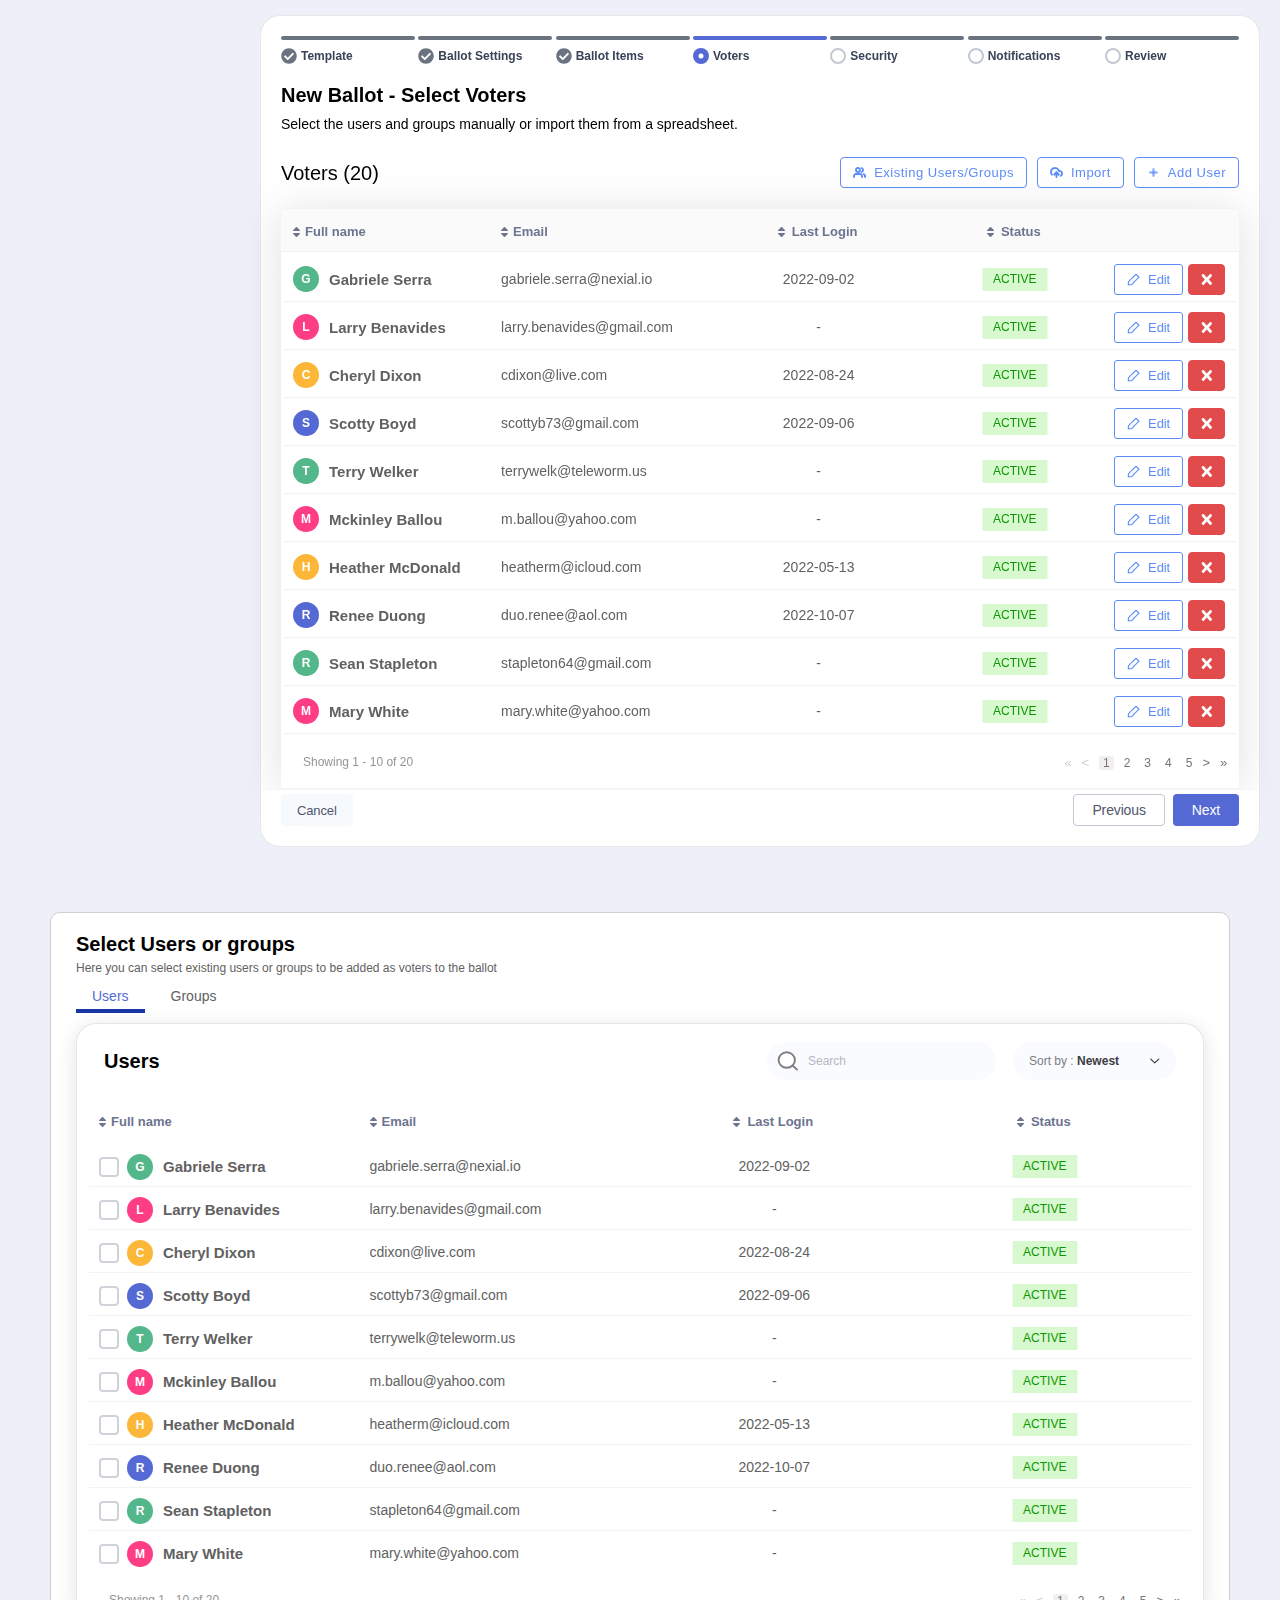
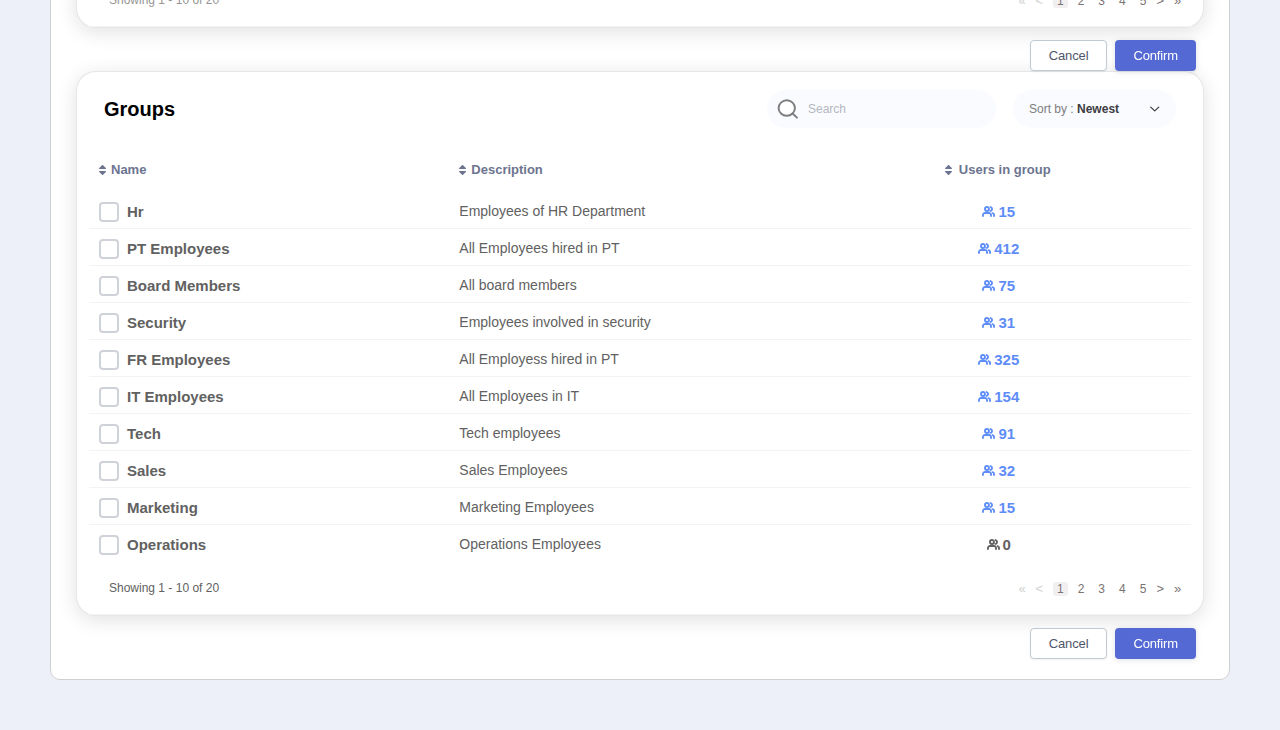
==== commit 4207713d: "dfdfd" ====
--- a/add.html
+++ b/add.html
@@ -71,12 +71,12 @@
             Select the users and groups manually or import them from a spreadsheet.
           </p>
         </div>
-        <div class="intro__inner-list">
-          <div class="introList__tools">
+        <div class="listt">
+          <div class="list__tools">
             <h2>
               Voters (20)
             </h2>
-            <div class="introList__tools-buttons">
+            <div class="list__tools-buttons">
               <button class="button secondary">
                 <svg>
                   <use xlink:href="#users"></use>
@@ -577,20 +577,882 @@
           </table>
         </div>
         <div class="intro__inner-footer">
-          <button class="button cancel">
+          <a href="#" class="button cancel">
             Cancel
-          </button>
+          </a>
           <div class="buttons__row">
-            <button class="button previous">
+            <a href="#" class="button previous">
               Previous
+            </a>
+            <a href="#" class="button next">
+              Next
+            </a>
+          </div>
+        </div>
+      </div>
+    </section>
+
+
+    <div class="UsersGroups">
+      <div class="UsersGroups__inner">
+        <div class="UsersGroups__inner-info">
+          <h2>
+            Select Users or groups
+          </h2>
+          <p>
+            Here you can select existing users or groups to be added as voters to the ballot
+          </p>
+        </div>
+        <div class="UsersGroups__inner-tab">
+          <p class="active">
+            Users
+          </p>
+          <p>
+            Groups
+          </p>
+        </div>
+        <div class="users">
+          <div class="list">
+            <div class="list__tools">
+              <h2 class="strong">
+                Users
+              </h2>
+              <div class="list__tools-buttons">
+                <div class="searchButton">
+                  <svg>
+                    <use xlink:href="#search"></use>
+                  </svg>
+                  <input type="text" placeholder="Search">
+                </div>
+                <div class="selectButton">
+                  <svg>
+                    <use xlink:href="#arrowBottom"></use>
+                  </svg>
+                  <p class="sm">
+                    Sort by : <strong> Newest</strong>
+                  </p>
+                </div>
+              </div>
+            </div>
+            <table>
+              <thead>
+                <th>
+                  <h5>
+                    <span>
+                      <img src="images/icons/chevron-top.png" alt="">
+                      <img src="images/icons/chevron-bottom.png" alt="">
+                    </span>
+                    Full name
+                  </h5>
+                </th>
+                <th>
+                  <h5>
+                    <span>
+                      <img src="images/icons/chevron-top.png" alt="">
+                      <img src="images/icons/chevron-bottom.png" alt="">
+                    </span>
+                    Email
+                  </h5>
+                </th>
+                <th>
+                  <h5 class="center">
+                    <span>
+                      <img src="images/icons/chevron-top.png" alt="">
+                      <img src="images/icons/chevron-bottom.png" alt="">
+                    </span>
+                    Last Login
+                  </h5>
+                </th>
+                <th>
+                  <h5 class="center">
+                    <span>
+                      <img src="images/icons/chevron-top.png" alt="">
+                      <img src="images/icons/chevron-bottom.png" alt="">
+                    </span>
+                    Status
+                  </h5>
+                </th>
+              </thead>
+              <tbody>
+                <tr>
+                  <td>
+                    <div class="checkbox__wrapper">
+                      <div class="checkbox table">
+                        <input type="checkbox" id="check-1">
+                        <span>
+                          <img src="images/icons/tick.png" alt="">
+                        </span>
+                      </div>
+                      <label for="check-1">
+                        <h5>
+                          <p>
+                            <span>
+                              G
+                            </span>
+                          </p>
+                          Gabriele Serra
+                        </h5>
+                      </label>
+                    </div>
+                  </td>
+                  <td>
+                    <a href="#">gabriele.serra@nexial.io</a>
+                  </td>
+                  <td class="center">
+                    2022-09-02
+                  </td>
+                  <td class="center">
+                    <h6>
+                      <span>
+                        ACTIVE
+                      </span>
+                    </h6>
+                  </td>
+                </tr>
+                <tr>
+                  <td>
+                    <div class="checkbox__wrapper">
+                      <div class="checkbox table">
+                        <input type="checkbox" id="check-3">
+                        <span>
+                          <img src="images/icons/tick.png" alt="">
+                        </span>
+                      </div>
+                      <label for="check-3">
+                        <h5>
+                          <p class="red">
+                            <span>
+                              L
+                            </span>
+                          </p>
+                          Larry Benavides
+                        </h5>
+                      </label>
+                    </div>
+                  </td>
+                  <td>
+                    <a href="#">larry.benavides@gmail.com</a>
+                  </td>
+                  <td class="center">
+                    -
+                  </td>
+                  <td class="center">
+                    <h6>
+                      <span>
+                        ACTIVE
+                      </span>
+                    </h6>
+                  </td>
+                </tr>
+                <tr>
+                  <td>
+                    <div class="checkbox__wrapper">
+                      <div class="checkbox table">
+                        <input type="checkbox" id="check-4">
+                        <span>
+                          <img src="images/icons/tick.png" alt="">
+                        </span>
+                      </div>
+                      <label for="check-4">
+                        <h5>
+                          <p class="yellow">
+                            <span>
+                              C
+                            </span>
+                          </p>
+                          Cheryl Dixon
+                        </h5>
+                      </label>
+                    </div>
+                  </td>
+                  <td>
+                    <a href="#">cdixon@live.com</a>
+                  </td>
+                  <td class="center">
+                    2022-08-24
+                  </td>
+                  <td class="center">
+                    <h6>
+                      <span>
+                        ACTIVE
+                      </span>
+                    </h6>
+                  </td>
+                </tr>
+                <tr>
+                  <td>
+                    <div class="checkbox__wrapper">
+                      <div class="checkbox table">
+                        <input type="checkbox" id="check-5">
+                        <span>
+                          <img src="images/icons/tick.png" alt="">
+                        </span>
+                      </div>
+                      <label for="check-5">
+                        <h5>
+                          <p class="blue">
+                            <span>
+                              S
+                            </span>
+                          </p>
+                          Scotty Boyd
+                        </h5>
+                      </label>
+                    </div>
+                  </td>
+                  <td>
+                    <a href="#">scottyb73@gmail.com</a>
+                  </td>
+                  <td class="center">
+                    2022-09-06
+                  </td>
+                  <td class="center">
+                    <h6>
+                      <span>
+                        ACTIVE
+                      </span>
+                    </h6>
+                  </td>
+                </tr>
+                <tr>
+                  <td>
+                    <div class="checkbox__wrapper">
+                      <div class="checkbox table">
+                        <input type="checkbox" id="check-6">
+                        <span>
+                          <img src="images/icons/tick.png" alt="">
+                        </span>
+                      </div>
+                      <label for="check-6">
+                        <h5>
+                          <p class="green">
+                            <span>
+                              T
+                            </span>
+                          </p>
+                          Terry Welker
+                        </h5>
+                      </label>
+                    </div>
+                  </td>
+                  <td>
+                    <a href="#">terrywelk@teleworm.us</a>
+                  </td>
+                  <td class="center">
+                    -
+                  </td>
+                  <td class="center">
+                    <h6>
+                      <span>
+                        ACTIVE
+                      </span>
+                    </h6>
+                  </td>
+                </tr>
+                <tr>
+                  <td>
+                    <div class="checkbox__wrapper">
+                      <div class="checkbox table">
+                        <input type="checkbox" id="check-7">
+                        <span>
+                          <img src="images/icons/tick.png" alt="">
+                        </span>
+                      </div>
+                      <label for="check-7">
+                        <h5>
+                          <p class="red">
+                            <span>
+                              M
+                            </span>
+                          </p>
+                          Mckinley Ballou
+                        </h5>
+                      </label>
+                    </div>
+                  </td>
+                  <td>
+                    <a href="#">m.ballou@yahoo.com</a>
+                  </td>
+                  <td class="center">
+                    -
+                  </td>
+                  <td class="center">
+                    <h6>
+                      <span>
+                        ACTIVE
+                      </span>
+                    </h6>
+                  </td>
+                </tr>
+                <tr>
+                  <td>
+                    <div class="checkbox__wrapper">
+                      <div class="checkbox table">
+                        <input type="checkbox" id="check-8">
+                        <span>
+                          <img src="images/icons/tick.png" alt="">
+                        </span>
+                      </div>
+                      <label for="check-8">
+                        <h5>
+                          <p class="yellow">
+                            <span>
+                              H
+                            </span>
+                          </p>
+                          Heather McDonald
+                        </h5>
+                      </label>
+                    </div>
+                  </td>
+                  <td>
+                    <a href="#">heatherm@icloud.com</a>
+                  </td>
+                  <td class="center">
+                    2022-05-13
+                  </td>
+                  <td class="center">
+                    <h6>
+                      <span>
+                        ACTIVE
+                      </span>
+                    </h6>
+                  </td>
+                </tr>
+                <tr>
+                  <td>
+                    <div class="checkbox__wrapper">
+                      <div class="checkbox table">
+                        <input type="checkbox" id="check-9">
+                        <span>
+                          <img src="images/icons/tick.png" alt="">
+                        </span>
+                      </div>
+                      <label for="check-9">
+                        <h5>
+                          <p class="blue">
+                            <span>
+                              R
+                            </span>
+                          </p>
+                          Renee Duong
+                        </h5>
+                      </label>
+                    </div>
+                  </td>
+                  <td>
+                    <a href="#">duo.renee@aol.com</a>
+                  </td>
+                  <td class="center">
+                    2022-10-07
+                  </td>
+                  <td class="center">
+                    <h6>
+                      <span>
+                        ACTIVE
+                      </span>
+                    </h6>
+                  </td>
+                </tr>
+                <tr>
+                  <td>
+                    <div class="checkbox__wrapper">
+                      <div class="checkbox table">
+                        <input type="checkbox" id="check-10">
+                        <span>
+                          <img src="images/icons/tick.png" alt="">
+                        </span>
+                      </div>
+                      <label for="check-10">
+                        <h5>
+                          <p class="green">
+                            <span>
+                              R
+                            </span>
+                          </p>
+                          Sean Stapleton
+                        </h5>
+                      </label>
+                    </div>
+                  </td>
+                  <td>
+                    <a href="#">stapleton64@gmail.com</a>
+                  </td>
+                  <td class="center">
+                    -
+                  </td>
+                  <td class="center">
+                    <h6>
+                      <span>
+                        ACTIVE
+                      </span>
+                    </h6>
+                  </td>
+                </tr>
+                <tr>
+                  <td>
+                    <div class="checkbox__wrapper">
+                      <div class="checkbox table">
+                        <input type="checkbox" id="check-11">
+                        <span>
+                          <img src="images/icons/tick.png" alt="">
+                        </span>
+                      </div>
+                      <label for="check-11">
+                        <h5>
+                          <p class="red">
+                            <span>
+                              M
+                            </span>
+                          </p>
+                          Mary White
+                        </h5>
+                      </label>
+                    </div>
+                  </td>
+                  <td>
+                    <a href="#">mary.white@yahoo.com</a>
+                  </td>
+                  <td class="center">
+                    -
+                  </td>
+                  <td class="center">
+                    <h6>
+                      <span>
+                        ACTIVE
+                      </span>
+                    </h6>
+                  </td>
+                </tr>
+              </tbody>
+              <tfoot>
+                <td>
+                  Showing 1 - 10 of 20
+                  <div class="pagination">
+                    <button class="button">
+                      «
+                    </button>
+                    <button class="button">
+                      < </button> <a href="#" class="active">
+                        1
+                        </a>
+                        <a href="#">
+                          2
+                        </a>
+                        <a href="#">
+                          3
+                        </a>
+                        <a href="#">
+                          4
+                        </a>
+                        <a href="#">
+                          5
+                        </a>
+                        <button class="button active">
+                          >
+                        </button>
+                        <button class="button active">
+                          »
+                        </button>
+                  </div>
+                </td>
+              </tfoot>
+            </table>
+          </div>
+          <div class="buttons__row">
+            <button class="button cancel">
+              Cancel
             </button>
-            <button class="button next">
-              Next
+            <button class="button confirm">
+              Confirm
+            </button>
+          </div>
+        </div>
+        <div class="groups">
+          <div class="list">
+            <div class="list__tools">
+              <h2 class="strong">
+                Groups
+              </h2>
+              <div class="list__tools-buttons">
+                <div class="searchButton">
+                  <svg>
+                    <use xlink:href="#search"></use>
+                  </svg>
+                  <input type="text" placeholder="Search">
+                </div>
+                <div class="selectButton">
+                  <svg>
+                    <use xlink:href="#arrowBottom"></use>
+                  </svg>
+                  <p class="sm">
+                    Sort by : <strong> Newest</strong>
+                  </p>
+                </div>
+              </div>
+            </div>
+            <table>
+              <thead>
+                <th>
+                  <h5>
+                    <span>
+                      <img src="images/icons/chevron-top.png" alt="">
+                      <img src="images/icons/chevron-bottom.png" alt="">
+                    </span>
+                    Name
+                  </h5>
+                </th>
+                <th>
+                  <h5>
+                    <span>
+                      <img src="images/icons/chevron-top.png" alt="">
+                      <img src="images/icons/chevron-bottom.png" alt="">
+                    </span>
+                    Description
+                  </h5>
+                </th>
+                <th>
+                  <h5 class="center">
+                    <span>
+                      <img src="images/icons/chevron-top.png" alt="">
+                      <img src="images/icons/chevron-bottom.png" alt="">
+                    </span>
+                    Users in group
+                  </h5>
+                </th>
+              </thead>
+              <tbody>
+                <tr>
+                  <td>
+                    <div class="checkbox__wrapper">
+                      <div class="checkbox table">
+                        <input type="checkbox" id="check-21">
+                        <span>
+                          <img src="images/icons/tick.png" alt="">
+                        </span>
+                      </div>
+                      <label for="check-21">
+                        <h5>
+                          Hr
+                        </h5>
+                      </label>
+                    </div>
+                  </td>
+                  <td>
+                    Employees of HR Department
+                  </td>
+                  <td class="center">
+                    <h5 class="user">
+                      <svg>
+                        <use xlink:href="#users"></use>
+                      </svg>
+                      15
+                    </h5>
+                  </td>
+                </tr>
+                <tr>
+                  <td>
+                    <div class="checkbox__wrapper">
+                      <div class="checkbox table">
+                        <input type="checkbox" id="check-22">
+                        <span>
+                          <img src="images/icons/tick.png" alt="">
+                        </span>
+                      </div>
+                      <label for="check-22">
+                        <h5>
+                          PT Employees
+                        </h5>
+                      </label>
+                    </div>
+                  </td>
+                  <td>
+                    All Employees hired in PT
+                  </td>
+                  <td class="center">
+                    <h5 class="user">
+                      <svg>
+                        <use xlink:href="#users"></use>
+                      </svg>
+                      412
+                    </h5>
+                  </td>
+                </tr>
+                <tr>
+                  <td>
+                    <div class="checkbox__wrapper">
+                      <div class="checkbox table">
+                        <input type="checkbox" id="check-23">
+                        <span>
+                          <img src="images/icons/tick.png" alt="">
+                        </span>
+                      </div>
+                      <label for="check-23">
+                        <h5>
+                          Board Members
+                        </h5>
+                      </label>
+                    </div>
+                  </td>
+                  <td>
+                    All board members
+                  </td>
+                  <td class="center">
+                    <h5 class="user">
+                      <svg>
+                        <use xlink:href="#users"></use>
+                      </svg>
+                      75
+                    </h5>
+                  </td>
+                </tr>
+                <tr>
+                  <td>
+                    <div class="checkbox__wrapper">
+                      <div class="checkbox table">
+                        <input type="checkbox" id="check-24">
+                        <span>
+                          <img src="images/icons/tick.png" alt="">
+                        </span>
+                      </div>
+                      <label for="check-24">
+                        <h5>
+                          Security
+                        </h5>
+                      </label>
+                    </div>
+                  </td>
+                  <td>
+                    Employees involved in security
+                  </td>
+                  <td class="center">
+                    <h5 class="user">
+                      <svg>
+                        <use xlink:href="#users"></use>
+                      </svg>
+                      31
+                    </h5>
+                  </td>
+                </tr>
+                <tr>
+                  <td>
+                    <div class="checkbox__wrapper">
+                      <div class="checkbox table">
+                        <input type="checkbox" id="check-25">
+                        <span>
+                          <img src="images/icons/tick.png" alt="">
+                        </span>
+                      </div>
+                      <label for="check-25">
+                        <h5>
+                          FR Employees
+                        </h5>
+                      </label>
+                    </div>
+                  </td>
+                  <td>
+                    All Employess hired in PT
+                  </td>
+                  <td class="center">
+                    <h5 class="user">
+                      <svg>
+                        <use xlink:href="#users"></use>
+                      </svg>
+                      325
+                    </h5>
+                  </td>
+                </tr>
+                <tr>
+                  <td>
+                    <div class="checkbox__wrapper">
+                      <div class="checkbox table">
+                        <input type="checkbox" id="check-26">
+                        <span>
+                          <img src="images/icons/tick.png" alt="">
+                        </span>
+                      </div>
+                      <label for="check-26">
+                        <h5>
+                          IT Employees
+                        </h5>
+                      </label>
+                    </div>
+                  </td>
+                  <td>
+                    All Employees in IT
+                  </td>
+                  <td class="center">
+                    <h5 class="user">
+                      <svg>
+                        <use xlink:href="#users"></use>
+                      </svg>
+                      154
+                    </h5>
+                  </td>
+                </tr>
+                <tr>
+                  <td>
+                    <div class="checkbox__wrapper">
+                      <div class="checkbox table">
+                        <input type="checkbox" id="check-27">
+                        <span>
+                          <img src="images/icons/tick.png" alt="">
+                        </span>
+                      </div>
+                      <label for="check-27">
+                        <h5>
+                          Tech
+                        </h5>
+                      </label>
+                    </div>
+                  </td>
+                  <td>
+                    Tech employees
+                  </td>
+                  <td class="center">
+                    <h5 class="user">
+                      <svg>
+                        <use xlink:href="#users"></use>
+                      </svg>
+                      91
+                    </h5>
+                  </td>
+                </tr>
+                <tr>
+                  <td>
+                    <div class="checkbox__wrapper">
+                      <div class="checkbox table">
+                        <input type="checkbox" id="check-28">
+                        <span>
+                          <img src="images/icons/tick.png" alt="">
+                        </span>
+                      </div>
+                      <label for="check-28">
+                        <h5>
+                          Sales
+                        </h5>
+                      </label>
+                    </div>
+                  </td>
+                  <td>
+                    Sales Employees
+                  </td>
+                  <td class="center">
+                    <h5 class="user">
+                      <svg>
+                        <use xlink:href="#users"></use>
+                      </svg>
+                      32
+                    </h5>
+                  </td>
+                </tr>
+                <tr>
+                  <td>
+                    <div class="checkbox__wrapper">
+                      <div class="checkbox table">
+                        <input type="checkbox" id="check-29">
+                        <span>
+                          <img src="images/icons/tick.png" alt="">
+                        </span>
+                      </div>
+                      <label for="check-29">
+                        <h5>
+                          Marketing
+                        </h5>
+                      </label>
+                    </div>
+                  </td>
+                  <td>
+                    Marketing Employees
+                  </td>
+                  <td class="center">
+                    <h5 class="user">
+                      <svg>
+                        <use xlink:href="#users"></use>
+                      </svg>
+                      15
+                    </h5>
+                  </td>
+                </tr>
+                <tr>
+                  <td>
+                    <div class="checkbox__wrapper">
+                      <div class="checkbox table">
+                        <input type="checkbox" id="check-30">
+                        <span>
+                          <img src="images/icons/tick.png" alt="">
+                        </span>
+                      </div>
+                      <label for="check-30">
+                        <h5>
+                          Operations
+                        </h5>
+                      </label>
+                    </div>
+                  </td>
+                  <td>
+                    Operations Employees
+                  </td>
+                  <td class="center">
+                    <h5 class="user empty">
+                      <svg>
+                        <use xlink:href="#users"></use>
+                      </svg>
+                   0
+                    </h5>
+                  </td>
+                </tr>
+              </tbody>
+              <tfoot>
+                <td>
+                  Showing 1 - 10 of 20
+                  <div class="pagination">
+                    <button class="button">
+                      «
+                    </button>
+                    <button class="button">
+                      < </button> <a href="#" class="active">
+                        1
+                        </a>
+                        <a href="#">
+                          2
+                        </a>
+                        <a href="#">
+                          3
+                        </a>
+                        <a href="#">
+                          4
+                        </a>
+                        <a href="#">
+                          5
+                        </a>
+                        <button class="button active">
+                          >
+                        </button>
+                        <button class="button active">
+                          »
+                        </button>
+                  </div>
+                </td>
+              </tfoot>
+            </table>
+          </div>
+          <div class="buttons__row">
+            <button class="button cancel">
+              Cancel
+            </button>
+            <button class="button confirm">
+              Confirm
             </button>
           </div>
         </div>
       </div>
-    </section>
+    </div>
+
+
+
+
+
 
     <!-- list end
     =========================================== -->
@@ -653,12 +1515,26 @@
             d="M7.78874 5.5L10.7294 2.37281C11.0903 1.98906 11.0903 1.36687 10.7294 0.982812L10.0759 0.287813C9.715 -0.0959375 9.12992 -0.0959375 8.76877 0.287813L5.8281 3.415L2.88744 0.287813C2.52658 -0.0959375 1.9415 -0.0959375 1.58035 0.287813L0.926804 0.982812C0.565943 1.36656 0.565943 1.98875 0.926804 2.37281L3.86747 5.5L0.926804 8.62719C0.565943 9.01094 0.565943 9.63312 0.926804 10.0172L1.58035 10.7122C1.94121 11.0959 2.52658 11.0959 2.88744 10.7122L5.8281 7.585L8.76877 10.7122C9.12963 11.0959 9.715 11.0959 10.0759 10.7122L10.7294 10.0172C11.0903 9.63344 11.0903 9.01125 10.7294 8.62719L7.78874 5.5Z" />
         </g>
       </symbol>
-
+      <symbol id="search" viewBox="0 0 27 24">
+        <g>
+          <path
+            d="M12.2176 19C16.9102 19 20.7142 15.4183 20.7142 11C20.7142 6.58172 16.9102 3 12.2176 3C7.52507 3 3.72101 6.58172 3.72101 11C3.72101 15.4183 7.52507 19 12.2176 19Z"
+            stroke="#7E7E7E" stroke-width="2" stroke-linecap="round" stroke-linejoin="round" />
+          <path d="M22.8384 21L18.2184 16.65" stroke="#7E7E7E" stroke-width="2" stroke-linecap="round"
+            stroke-linejoin="round" />
+        </g>
+      </symbol>
+      <symbol id="arrowBottom" viewBox="0 0 12 6">
+        <g>
+          <path d="M0.916748 0.75L5.69609 5.25L10.4754 0.75" stroke="#3D3C42" stroke-width="1.5" stroke-linecap="round"
+            stroke-linejoin="round" />
+        </g>
+      </symbol>
     </svg>
     <!-- js
     =========================================== -->
 
-    <script src="./js/main.js"></script>
+    <!-- <script src="./js/main.js"></script> -->
 </body>
 
 </html>--- a/css/main.css
+++ b/css/main.css
@@ -61,6 +61,9 @@
   font-weight: 400;
   background: #EDF0F9;
 }
+body.active {
+  overflow: hidden;
+}
 
 a {
   text-decoration: none;
@@ -85,9 +88,38 @@
 }
 
 h1 {
-  font-weight: 700;
-  font-size: 120px;
-  line-height: 150px;
+  font-size: 24px;
+  line-height: 26px;
+  font-weight: 600;
+  font-family: "Inter", sans-serif;
+  color: #3D3D3D;
+}
+
+h2 {
+  font-size: 20px;
+  line-height: 22px;
+  font-weight: 600;
+  font-family: "Poppins", sans-serif;
+  color: #000;
+}
+
+h3 {
+  font-size: 16px;
+  line-height: 18px;
+  font-weight: 500;
+  font-family: "Poppins", sans-serif;
+  color: #000;
+}
+
+p.sm {
+  font-size: 12px;
+  line-height: 16px;
+  font-weight: 300;
+}
+p.big {
+  font-size: 16px;
+  line-height: 21px;
+  font-weight: 300;
 }
 
 main {
@@ -95,6 +127,374 @@
   position: relative;
   margin: 0 auto;
   min-height: 100vh;
+}
+
+.button {
+  display: -webkit-box;
+  display: -ms-flexbox;
+  display: flex;
+  -webkit-box-pack: center;
+      -ms-flex-pack: center;
+          justify-content: center;
+  -webkit-box-align: center;
+      -ms-flex-align: center;
+          align-items: center;
+  padding: 5px 12px;
+  font-size: 13px;
+  line-height: 19px;
+  font-weight: 500;
+  letter-spacing: -0.01em;
+  cursor: pointer;
+  -webkit-transition: 0.3s ease;
+  transition: 0.3s ease;
+  font-family: "Poppins", sans-serif;
+  border-radius: 4px;
+}
+.button:hover {
+  opacity: 0.8;
+}
+.button.primary {
+  background-color: #5f8df8;
+  color: #fff;
+  border: 1px solid #5f8df8;
+}
+.button.primary svg {
+  fill: #fff;
+}
+.button.primary:hover {
+  background-color: #fff;
+  color: #5f8df8;
+}
+.button.primary:hover svg {
+  fill: #5f8df8;
+}
+.button.secondary {
+  background-color: #fff;
+  color: #5f8df8;
+  border: 1px solid #5f8df8;
+}
+.button.secondary svg {
+  fill: #5f8df8;
+}
+.button.secondary:hover {
+  background-color: #5f8df8;
+  color: #fff;
+}
+.button.secondary:hover svg {
+  fill: #fff;
+}
+.button.close {
+  padding: 9px 12px;
+  background-color: #e14b4b;
+  border: 1px solid #e14b4b;
+}
+.button.close svg {
+  width: 11px;
+  height: 11px;
+  fill: #fff;
+  margin: 0;
+}
+.button.close:hover {
+  background-color: #fff;
+}
+.button.close:hover svg {
+  fill: #e14b4b;
+}
+.button.previous {
+  padding: 6px 16px;
+  font-size: 14px;
+  line-height: 20px;
+  font-family: "Inter", sans-serif;
+  border: 1px solid #C1C9D2;
+  border-radius: 4px;
+  color: #4F566B;
+  background-color: #fff;
+}
+.button.next {
+  padding: 6px 16px;
+  font-size: 14px;
+  line-height: 20px;
+  font-family: "Inter", sans-serif;
+  border: 1px solid transparent;
+  border-radius: 4px;
+  color: #fff;
+  background-color: #5469D4;
+}
+.button svg {
+  width: 13px;
+  height: 13px;
+  margin-right: 8px;
+}
+
+.input {
+  max-width: 340px;
+  -webkit-transition: 0.2s ease;
+  transition: 0.2s ease;
+  font-family: "Inter", sans-serif;
+}
+.input.valid input {
+  border: 1px solid #59DDAA;
+}
+.input.invalid input {
+  border: 1px solid #FFAEB5;
+}
+.input.invalid p {
+  display: block;
+}
+.input label {
+  display: inline-block;
+  font-size: 16px;
+  line-height: 24px;
+  color: #191B23;
+  margin-bottom: 8px;
+}
+.input input {
+  display: block;
+  width: 100%;
+  border: 1px solid #C4C7CF;
+  border-radius: 6px;
+  font-size: 16px;
+  line-height: 24px;
+  color: #000;
+  padding: 8px 12px;
+  -webkit-transition: 0.2s ease;
+  transition: 0.2s ease;
+  font-family: "Inter", sans-serif;
+}
+.input input::-webkit-input-placeholder {
+  color: #A9ABB6;
+}
+.input input::-moz-placeholder {
+  color: #A9ABB6;
+}
+.input input:-ms-input-placeholder {
+  color: #A9ABB6;
+}
+.input input::-ms-input-placeholder {
+  color: #A9ABB6;
+}
+.input input::placeholder {
+  color: #A9ABB6;
+}
+.input p {
+  display: none;
+  font-size: 13px;
+  line-height: 20px;
+  color: #B43E3E;
+  font-weight: 500;
+}
+
+.checkbox {
+  width: 20px;
+  height: 20px;
+  position: relative;
+  -webkit-transition: 0.2s ease;
+  transition: 0.2s ease;
+  cursor: pointer;
+  margin-right: 8px;
+  opacity: 0.8;
+}
+.checkbox.table span {
+  border: 2px solid #C4C7CF;
+  padding: 6px 5px;
+}
+.checkbox.table input:checked ~ span {
+  background-color: #008FF8;
+  border-color: #008FF8;
+}
+.checkbox.table input:checked ~ span img {
+  opacity: 1;
+}
+.checkbox:hover {
+  opacity: 1;
+}
+.checkbox input {
+  position: absolute;
+  top: 0;
+  left: 0;
+  width: 100%;
+  height: 100%;
+  opacity: 0;
+  cursor: pointer;
+  z-index: 3;
+}
+.checkbox input:checked ~ span {
+  background-color: #5f8df8;
+}
+.checkbox input:checked ~ span img {
+  opacity: 1;
+}
+.checkbox span {
+  display: -webkit-box;
+  display: -ms-flexbox;
+  display: flex;
+  -webkit-box-pack: center;
+      -ms-flex-pack: center;
+          justify-content: center;
+  -webkit-box-align: center;
+      -ms-flex-align: center;
+          align-items: center;
+  width: 100%;
+  height: 100%;
+  -webkit-transition: 0.2s ease;
+  transition: 0.2s ease;
+  border-radius: 4px;
+  border: 2px solid #5f8df8;
+  background-color: transparent;
+  padding: 1px;
+}
+.checkbox span img {
+  width: 100%;
+  height: 100%;
+  opacity: 0;
+  -webkit-transition: 0.2s ease;
+  transition: 0.2s ease;
+}
+
+.voter {
+  display: none;
+  margin: 25px auto;
+  width: 100%;
+  max-width: 620px;
+  padding-right: 20px;
+}
+.voter__inner {
+  display: -webkit-box;
+  display: -ms-flexbox;
+  display: flex;
+  -webkit-box-align: center;
+      -ms-flex-align: center;
+          align-items: center;
+  -webkit-box-shadow: 0px 4px 10px 0px rgba(197, 197, 197, 0.2509803922);
+          box-shadow: 0px 4px 10px 0px rgba(197, 197, 197, 0.2509803922);
+  border: 1px solid #DEDEDE;
+  padding: 10px 20px;
+  border-radius: 10px;
+  background-color: #fff;
+}
+.voter__inner-image {
+  display: -webkit-box;
+  display: -ms-flexbox;
+  display: flex;
+  -webkit-box-pack: center;
+      -ms-flex-pack: center;
+          justify-content: center;
+  -webkit-box-align: center;
+      -ms-flex-align: center;
+          align-items: center;
+  margin-right: 10px;
+  width: 30%;
+  max-width: 160px;
+}
+.voter__inner-image img {
+  width: 100%;
+}
+.voter__inner-content {
+  width: 70%;
+  max-width: 390px;
+}
+.voter__inner h1 {
+  margin-bottom: 10px;
+}
+
+@-webkit-keyframes fadeInUp {
+  from {
+    opacity: 0;
+    -webkit-transform: translate3d(0, 15%, 0);
+            transform: translate3d(0, 15%, 0);
+  }
+  to {
+    opacity: 1;
+    -webkit-transform: translate3d(0, 0, 0);
+            transform: translate3d(0, 0, 0);
+  }
+}
+
+@keyframes fadeInUp {
+  from {
+    opacity: 0;
+    -webkit-transform: translate3d(0, 15%, 0);
+            transform: translate3d(0, 15%, 0);
+  }
+  to {
+    opacity: 1;
+    -webkit-transform: translate3d(0, 0, 0);
+            transform: translate3d(0, 0, 0);
+  }
+}
+.header {
+  position: absolute;
+  top: 0;
+  left: 0;
+  width: 100%;
+  z-index: 10;
+}
+.header.sticky {
+  position: fixed;
+  top: 0;
+  left: 0;
+  width: 100%;
+  -webkit-animation-name: sticky;
+          animation-name: sticky;
+  -webkit-animation-duration: 0.4s;
+          animation-duration: 0.4s;
+}
+.header__inner {
+  padding: 30px 0;
+  display: -webkit-box;
+  display: -ms-flexbox;
+  display: flex;
+  -webkit-box-pack: justify;
+      -ms-flex-pack: justify;
+          justify-content: space-between;
+  -webkit-box-align: center;
+      -ms-flex-align: center;
+          align-items: center;
+}
+.header__inner-logo {
+  display: -webkit-box;
+  display: -ms-flexbox;
+  display: flex;
+  -webkit-box-pack: center;
+      -ms-flex-pack: center;
+          justify-content: center;
+  -webkit-box-align: center;
+      -ms-flex-align: center;
+          align-items: center;
+  width: 320px;
+}
+.header__inner-logo img {
+  width: 100%;
+}
+
+@-webkit-keyframes sticky {
+  0% {
+    top: -60px;
+    opacity: 0;
+  }
+  100% {
+    top: 0;
+    opacity: 1;
+  }
+}
+
+@keyframes sticky {
+  0% {
+    top: -60px;
+    opacity: 0;
+  }
+  100% {
+    top: 0;
+    opacity: 1;
+  }
+}
+.nav__inner {
+  display: -webkit-box;
+  display: -ms-flexbox;
+  display: flex;
+  -webkit-box-align: center;
+      -ms-flex-align: center;
+          align-items: center;
 }
 
 .sidebar {
@@ -103,6 +503,7 @@
   left: 0;
   width: 220px;
   height: 100%;
+  z-index: 5;
   font-family: "Poppins", sans-serif;
 }
 .sidebar__inner {
@@ -118,7 +519,20 @@
           flex-direction: column;
 }
 .sidebar__inner-logo {
-  margin-bottom: 56px;
+  display: -webkit-box;
+  display: -ms-flexbox;
+  display: flex;
+  -webkit-box-pack: center;
+      -ms-flex-pack: center;
+          justify-content: center;
+  -webkit-box-align: center;
+      -ms-flex-align: center;
+          align-items: center;
+  margin-bottom: 50px;
+  max-width: 180px;
+}
+.sidebar__inner-logo img {
+  width: 100%;
 }
 .sidebar__inner-link {
   color: #9a91b3;
@@ -129,6 +543,7 @@
       -ms-flex-align: center;
           align-items: center;
   position: relative;
+  padding: 5px 0;
 }
 .sidebar__inner-link span {
   display: -webkit-box;
@@ -159,7 +574,7 @@
           transform: translateY(-50%);
 }
 .sidebar__inner ul li {
-  margin-bottom: 22px;
+  margin-bottom: 12px;
 }
 .sidebar__inner-user {
   display: -webkit-box;
@@ -213,250 +628,266 @@
   border-radius: 50%;
 }
 
-.button {
-  display: -webkit-box;
-  display: -ms-flexbox;
-  display: flex;
-  -webkit-box-pack: center;
-      -ms-flex-pack: center;
-          justify-content: center;
-  -webkit-box-align: center;
-      -ms-flex-align: center;
-          align-items: center;
-  padding: 5px 12px;
-  font-size: 13px;
-  line-height: 19px;
-  font-weight: 500;
-  letter-spacing: -0.01em;
-  cursor: pointer;
-  -webkit-transition: 0.3s ease;
-  transition: 0.3s ease;
-  font-family: "Poppins", sans-serif;
-  border-radius: 4px;
-}
-.button.primary {
-  background-color: #5f8df8;
-  color: #fff;
-  border: 1px solid #5f8df8;
-}
-.button.primary svg {
-  fill: #fff;
-}
-.button.primary:hover {
-  background-color: #fff;
-  color: #5f8df8;
-}
-.button.primary:hover svg {
-  fill: #5f8df8;
-}
-.button.secondary {
-  background-color: #fff;
-  color: #5f8df8;
-  border: 1px solid #5f8df8;
-}
-.button.secondary svg {
-  fill: #5f8df8;
-}
-.button.secondary:hover {
-  background-color: #5f8df8;
-  color: #fff;
-}
-.button.secondary:hover svg {
-  fill: #fff;
-}
-.button.close {
-  padding: 9px 12px;
-  background-color: #e14b4b;
-  border: 1px solid #e14b4b;
-}
-.button.close svg {
-  width: 11px;
-  height: 11px;
-  fill: #fff;
-  margin: unset;
-}
-.button.close:hover {
-  background-color: #fff;
-}
-.button.close:hover svg {
-  fill: #e14b4b;
-}
-.button.previous {
-  padding: 6px 16px;
-  font-size: 14px;
-  line-height: 20px;
-  font-family: "Inter", sans-serif;
-  border: 1px solid #C1C9D2;
-  border-radius: 4px;
-  color: #4F566B;
-  background-color: #fff;
-}
-.button.next {
-  padding: 6px 16px;
-  font-size: 14px;
-  line-height: 20px;
-  font-family: "Inter", sans-serif;
-  border: 1px solid transparent;
-  border-radius: 4px;
-  color: #fff;
-  background-color: #5469D4;
-}
-.button svg {
-  width: 13px;
-  height: 13px;
-  margin-right: 8px;
-}
-
-.header {
-  position: absolute;
-  top: 0;
-  left: 0;
-  width: 100%;
-  z-index: 10;
-}
-.header.sticky {
-  position: fixed;
-  top: 0;
-  left: 0;
-  width: 100%;
-  -webkit-animation-name: sticky;
-          animation-name: sticky;
-  -webkit-animation-duration: 0.4s;
-          animation-duration: 0.4s;
-}
-.header__inner {
-  padding: 30px 0;
-  display: -webkit-box;
-  display: -ms-flexbox;
-  display: flex;
-  -webkit-box-pack: justify;
-      -ms-flex-pack: justify;
-          justify-content: space-between;
-  -webkit-box-align: center;
-      -ms-flex-align: center;
-          align-items: center;
-}
-.header__inner-logo {
-  display: -webkit-box;
-  display: -ms-flexbox;
-  display: flex;
-  -webkit-box-pack: center;
-      -ms-flex-pack: center;
-          justify-content: center;
-  -webkit-box-align: center;
-      -ms-flex-align: center;
-          align-items: center;
-  width: 320px;
-}
-.header__inner-logo img {
-  width: 100%;
-}
-
-@-webkit-keyframes sticky {
-  0% {
-    top: -60px;
-    opacity: 0;
-  }
-  100% {
-    top: 0;
-    opacity: 1;
-  }
-}
-
-@keyframes sticky {
-  0% {
-    top: -60px;
-    opacity: 0;
-  }
-  100% {
-    top: 0;
-    opacity: 1;
-  }
-}
-.nav__inner {
-  display: -webkit-box;
-  display: -ms-flexbox;
-  display: flex;
-  -webkit-box-align: center;
-      -ms-flex-align: center;
-          align-items: center;
-}
-
 .burger {
   display: none;
   cursor: pointer;
   -webkit-transition: all 0.2s ease-in-out 0s;
   transition: all 0.2s ease-in-out 0s;
   -moz-transition: all 0.2s ease-in-out 0s;
-  position: relative;
-  width: 30px;
-  height: 30px;
+  position: fixed;
+  top: 12px;
+  left: 12px;
+  z-index: 4;
+  width: 26px;
+  height: 26px;
 }
 .burger:hover {
   opacity: 0.8;
 }
 .burger::before {
-  top: 20%;
+  top: 10%;
   width: 100%;
   height: 3px;
-  background-color: #000;
+  background-color: #0fb920;
   -webkit-transition: all 0.3s ease;
   transition: all 0.3s ease;
   content: "";
   position: absolute;
-  left: 50%;
-  transform: translateX(-50%);
-  -moz-ransform: translateX(-50%);
-  -o-transform: translateX(-50%);
-  -ms-transform: translateX(-50%);
-  -webkit-transform: translateX(-50%);
+  left: 0;
 }
 .burger span {
   top: 50%;
-  width: 100%;
+  width: 75%;
   height: 3px;
-  background-color: #000;
+  background-color: #0fb920;
   -webkit-transition: all 0.3s ease;
   transition: all 0.3s ease;
   position: absolute;
-  left: 50%;
-  transform: translate(-50%, -50%);
-  -moz-ransform: translate(-50%, -50%);
-  -o-transform: translate(-50%, -50%);
-  -ms-transform: translate(-50%, -50%);
-  -webkit-transform: translate(-50%, -50%);
+  left: 0;
+  transform: translateY(-50%);
+  -moz-ransform: translateY(-50%);
+  -o-transform: translateY(-50%);
+  -ms-transform: translateY(-50%);
+  -webkit-transform: translateY(-50%);
   -webkit-transition: all 0.2s ease-in-out 0s;
   transition: all 0.2s ease-in-out 0s;
   -moz-transition: all 0.2s ease-in-out 0s;
 }
 .burger::after {
-  bottom: 20%;
-  width: 100%;
+  bottom: 10%;
+  width: 50%;
   height: 3px;
-  background-color: #000;
+  background-color: #0fb920;
   -webkit-transition: all 0.3s ease;
   transition: all 0.3s ease;
   content: "";
   position: absolute;
+  left: 0;
+}
+
+.intro {
+  width: calc(100% - 240px);
+  margin: 0 0 0 auto;
+  height: 100%;
+}
+
+.addUser {
+  position: fixed;
+  width: 100%;
+  height: 100%;
+  background-color: rgba(0, 0, 0, 0.4);
+  display: none;
+  overflow-y: auto;
+}
+.addUser.active {
+  display: block;
+}
+.addUser.active .addUser__inner {
+  -webkit-animation-name: fadeInUp;
+          animation-name: fadeInUp;
+  -webkit-animation-duration: 0.4s;
+          animation-duration: 0.4s;
+}
+.addUser__inner {
+  background-color: #fff;
+  width: 455px;
+  padding: 40px 35px 40px 52px;
+  border-radius: 10px;
+  margin: 90px auto;
+  border: 1px solid #D0D0D0;
+}
+.addUser__inner h2 {
+  margin-bottom: 10px;
+}
+.addUser__inner > p {
+  margin-bottom: 40px;
+  font-family: "Poppins", sans-serif;
+  color: #000;
+}
+.addUser__inner .input {
+  margin-bottom: 10px;
+}
+.addUser__inner-check {
+  display: -webkit-box;
+  display: -ms-flexbox;
+  display: flex;
+  -webkit-box-align: center;
+      -ms-flex-align: center;
+          align-items: center;
+  color: #080808;
+  margin: 10px 0 70px;
+  font-family: "Montserrat", sans-serif;
+}
+.addUser__inner-buttons {
+  display: -webkit-box;
+  display: -ms-flexbox;
+  display: flex;
+  -webkit-box-align: center;
+      -ms-flex-align: center;
+          align-items: center;
+  -webkit-box-pack: end;
+      -ms-flex-pack: end;
+          justify-content: flex-end;
+}
+.addUser__inner-buttons .button {
+  margin-right: 8px;
+}
+.addUser__inner-buttons .button:last-child {
+  margin: 0;
+}
+
+.importUser {
+  position: fixed;
+  width: 100%;
+  height: 100%;
+  background-color: rgba(0, 0, 0, 0.4);
+  display: none;
+  overflow-y: auto;
+}
+.importUser.active {
+  display: block;
+}
+.importUser.active .importUser__inner {
+  -webkit-animation-name: fadeInUp;
+          animation-name: fadeInUp;
+  -webkit-animation-duration: 0.4s;
+          animation-duration: 0.4s;
+}
+.importUser__inner {
+  background-color: #fff;
+  width: 366px;
+  padding: 30px 28px 20px 38px;
+  border-radius: 10px;
+  margin: 90px auto;
+  border: 1px solid #D0D0D0;
+}
+.importUser__inner h2 {
+  margin-bottom: 10px;
+}
+.importUser__inner > p {
+  margin-bottom: 40px;
+  font-family: "Poppins", sans-serif;
+  color: #000;
+}
+.importUser__inner h3 {
+  margin-bottom: 12px;
+}
+.importUser__inner-deviders {
+  margin-bottom: 30px;
+}
+.importUser__inner-deviders label {
+  font-size: 14px;
+  line-height: 20px;
+  color: #080808;
+  cursor: pointer;
+  margin-bottom: 10px;
+  display: -webkit-box;
+  display: -ms-flexbox;
+  display: flex;
+  -webkit-box-align: center;
+      -ms-flex-align: center;
+          align-items: center;
+  -webkit-transition: 0.2s ease;
+  transition: 0.2s ease;
+}
+.importUser__inner-deviders label:hover {
+  opacity: 0.8;
+}
+.importUser__inner-deviders label input {
+  width: 20px;
+  height: 20px;
+  margin-right: 8px;
+  border: 1px solid #C9C9C9;
+  opacity: 0.6;
+  background-color: #f9f9f9;
+  -webkit-transition: 0.2s ease;
+  transition: 0.2s ease;
+  cursor: pointer;
+}
+.importUser__inner-deviders label input:checked {
+  opacity: 1;
+}
+.importUser__inner-deviders label:last-child {
+  margin-bottom: 0;
+}
+.importUser__inner-file {
+  padding: 8px 0;
+  display: -webkit-box;
+  display: -ms-flexbox;
+  display: flex;
+  -webkit-box-align: center;
+      -ms-flex-align: center;
+          align-items: center;
+  margin-bottom: 40px;
+}
+.importUser__inner-file input {
+  padding: 5px 12px;
+  font-size: 16px;
+  line-height: 20px;
+  font-family: "Inter", sans-serif;
+  border: 1px solid #C4C7CF;
+  margin-right: 10px;
+  border-radius: 6px;
+  width: 60%;
+  max-width: 150px;
+}
+.importUser__inner-file input:last-child {
+  width: 40%;
+  margin: 0;
+  max-width: 94px;
+  max-height: 32px;
+  position: relative;
+  cursor: pointer;
+}
+.importUser__inner-file input:last-child::before {
+  position: absolute;
+  content: "Browse...";
+  width: calc(100% - 24px);
+  top: 50%;
   left: 50%;
-  transform: translateX(-50%);
-  -moz-ransform: translateX(-50%);
-  -o-transform: translateX(-50%);
-  -ms-transform: translateX(-50%);
-  -webkit-transform: translateX(-50%);
-}
-.burger.active::before {
-  top: 50%;
-  -webkit-transform: translate(-50%, -50%) rotate(45deg);
-  transform: translate(-50%, -50%) rotate(45deg);
-}
-.burger.active span {
-  opacity: 0;
-}
-.burger.active::after {
-  bottom: 50%;
-  -webkit-transform: translate(-50%, 50%) rotate(-45deg);
-  transform: translate(-50%, 50%) rotate(-45deg);
+  -webkit-transform: translate(-50%, -50%);
+          transform: translate(-50%, -50%);
+  color: #4F566B;
+}
+.importUser__inner-file input::-webkit-file-upload-button {
+  visibility: hidden;
+}
+.importUser__inner-buttons {
+  display: -webkit-box;
+  display: -ms-flexbox;
+  display: flex;
+  -webkit-box-align: center;
+      -ms-flex-align: center;
+          align-items: center;
+  -webkit-box-pack: end;
+      -ms-flex-pack: end;
+          justify-content: flex-end;
+}
+.importUser__inner-buttons .button {
+  margin-right: 8px;
+}
+.importUser__inner-buttons .button:last-child {
+  margin: 0;
 }
 
 h4 {
@@ -559,22 +990,78 @@
   color: #000;
   font-family: "Poppins", sans-serif;
 }
-.intro__inner-list {
-  padding: 0 10px;
-}
-.intro__inner-list .introList__tools {
+.intro__inner-footer {
   display: -webkit-box;
   display: -ms-flexbox;
   display: flex;
   -webkit-box-pack: justify;
       -ms-flex-pack: justify;
           justify-content: space-between;
+  background-color: #fff;
+  position: relative;
+  padding-top: 5px;
+}
+.intro__inner-footer::after {
+  content: "";
+  width: calc(100% + 40px);
+  height: 100%;
+  background-color: #fff;
+  position: absolute;
+  top: 0;
+  left: -20px;
+  border-top: 1px solid #f5f5f5;
+}
+.intro__inner-footer .button {
+  padding: 5px 16px;
+  font-family: "Inter", sans-serif;
+  border-radius: 4px;
+  position: relative;
+  z-index: 2;
+}
+.intro__inner-footer .button.cancel {
+  color: #4f566b;
+  background-color: #f7fafc;
+}
+.intro__inner-footer .button.previous {
+  color: #4f566b;
+}
+.intro__inner-footer .button.next {
+  color: #fff;
+  background-color: #5469d4;
+}
+.intro__inner-footer .buttons__row {
+  display: -webkit-box;
+  display: -ms-flexbox;
+  display: flex;
+}
+.intro__inner-footer .buttons__row .button {
+  margin-right: 8px;
+}
+.intro__inner-footer .buttons__row .button:last-child {
+  margin: unset;
+}
+
+main {
+  max-width: 1370px;
+  margin: 0 auto;
+}
+
+.list {
+  padding: 0 10px;
+}
+.list__tools {
+  display: -webkit-box;
+  display: -ms-flexbox;
+  display: flex;
+  -webkit-box-pack: justify;
+      -ms-flex-pack: justify;
+          justify-content: space-between;
   -webkit-box-align: center;
       -ms-flex-align: center;
           align-items: center;
   margin-bottom: 20px;
 }
-.intro__inner-list .introList__tools h2 {
+.list__tools h2 {
   font-size: 20px;
   line-height: 20px;
   font-weight: 500;
@@ -582,7 +1069,10 @@
   font-family: "Poppins", sans-serif;
   font-weight: 500;
 }
-.intro__inner-list .introList__tools-buttons {
+.list__tools h2.strong {
+  font-weight: 600;
+}
+.list__tools-buttons {
   display: -webkit-box;
   display: -ms-flexbox;
   display: flex;
@@ -590,76 +1080,92 @@
       -ms-flex-pack: justify;
           justify-content: space-between;
 }
-.intro__inner-list .introList__tools-buttons .button {
+.list__tools-buttons .button {
   margin-right: 10px;
 }
-.intro__inner-list .introList__tools-buttons .button:last-child {
+.list__tools-buttons .button:last-child {
   margin-right: unset;
 }
-.intro__inner-list .introList__tools-buttons .button.secondary {
+.list__tools-buttons .button.secondary {
   letter-spacing: 0.5px;
 }
-.intro__inner-list .introList__tools-buttons .button.secondary svg {
+.list__tools-buttons .button.secondary svg {
   fill: transparent;
   stroke: #5f8df8;
 }
-.intro__inner-list .introList__tools-buttons .button.secondary:hover svg {
+.list__tools-buttons .button.secondary:hover svg {
   stroke: #fff;
 }
-.intro__inner-footer {
-  display: -webkit-box;
-  display: -ms-flexbox;
-  display: flex;
-  -webkit-box-pack: justify;
-      -ms-flex-pack: justify;
-          justify-content: space-between;
-  background-color: #fff;
-  position: relative;
-  padding-top: 5px;
-}
-.intro__inner-footer::after {
-  content: "";
-  width: calc(100% + 40px);
-  height: 100%;
-  background-color: #fff;
-  position: absolute;
-  top: 0;
-  left: -20px;
-  border-top: 1px solid #f5f5f5;
-}
-.intro__inner-footer .button {
-  padding: 5px 16px;
-  font-family: "Inter", sans-serif;
-  border-radius: 4px;
-  position: relative;
-  z-index: 2;
-}
-.intro__inner-footer .button.cancel {
-  color: #4f566b;
-  background-color: #F7FAFC;
-}
-.intro__inner-footer .button.previous {
-  color: #4f566b;
-}
-.intro__inner-footer .button.next {
-  color: #fff;
-  background-color: #5469d4;
-}
-.intro__inner-footer .buttons__row {
-  display: -webkit-box;
-  display: -ms-flexbox;
-  display: flex;
-}
-.intro__inner-footer .buttons__row .button {
-  margin-right: 8px;
-}
-.intro__inner-footer .buttons__row .button:last-child {
-  margin: unset;
-}
-
-main {
-  max-width: 1370px;
-  margin: 0 auto;
+.list__tools-buttons .searchButton {
+  position: relative;
+  background: #f9fbff;
+  border-radius: 30px;
+  padding: 10px 20px 10px 41px;
+  width: 229px;
+  margin-right: 17px;
+}
+.list__tools-buttons .searchButton svg {
+  width: 26px;
+  height: 24px;
+  fill: #fff;
+  position: absolute;
+  left: 8px;
+  top: 50%;
+  -webkit-transform: translateY(-50%);
+          transform: translateY(-50%);
+}
+.list__tools-buttons .searchButton input {
+  font-family: "Poppins", sans-serif;
+  line-height: 18px;
+  font-size: 12px;
+  background: #f9fbff;
+}
+.list__tools-buttons .searchButton input::-webkit-input-placeholder {
+  font-size: 12px;
+  color: #B5B7C0;
+}
+.list__tools-buttons .searchButton input::-moz-placeholder {
+  font-size: 12px;
+  color: #B5B7C0;
+}
+.list__tools-buttons .searchButton input:-ms-input-placeholder {
+  font-size: 12px;
+  color: #B5B7C0;
+}
+.list__tools-buttons .searchButton input::-ms-input-placeholder {
+  font-size: 12px;
+  color: #B5B7C0;
+}
+.list__tools-buttons .searchButton input::placeholder {
+  font-size: 12px;
+  color: #B5B7C0;
+}
+.list__tools-buttons .selectButton {
+  width: 163px;
+  font-family: "Poppins", sans-serif;
+  background: #f9fbff;
+  border-radius: 30px;
+  position: relative;
+  padding: 10px 48px 10px 16px;
+}
+.list__tools-buttons .selectButton svg {
+  fill: #fff;
+  width: 10px;
+  height: 6px;
+  position: absolute;
+  right: 16px;
+  top: 50%;
+  -webkit-transform: translateY(-50%);
+          transform: translateY(-50%);
+}
+.list__tools-buttons .selectButton p {
+  font-family: "Poppins", sans-serif;
+  color: #7E7E7E;
+  line-height: 18px;
+}
+.list__tools-buttons .selectButton p strong {
+  font-weight: 600;
+  color: #3d3c42;
 }
 
 table {
@@ -733,6 +1239,7 @@
   -webkit-box-align: center;
       -ms-flex-align: center;
           align-items: center;
+  font-size: 15px;
 }
 table td h5 p {
   margin-right: 10px;
@@ -826,6 +1333,17 @@
 }
 table td.center {
   text-align: center;
+}
+table td .checkbox__wrapper {
+  display: -webkit-box;
+  display: -ms-flexbox;
+  display: flex;
+  -webkit-box-align: center;
+      -ms-flex-align: center;
+          align-items: center;
+}
+table td .checkbox__wrapper label {
+  cursor: pointer;
 }
 table tbody tr {
   position: relative;
@@ -904,8 +1422,194 @@
   background-color: #f1efef;
 }
 
+.UsersGroups {
+  background-color: #fff;
+  border: 1px solid #d0d0d0;
+  border-radius: 10px;
+  margin: 50px;
+}
+.UsersGroups__inner {
+  padding: 20px 25px;
+}
+.UsersGroups__inner-info {
+  margin-bottom: 5px;
+}
+.UsersGroups__inner-info h2 {
+  margin-bottom: 5px;
+}
+.UsersGroups__inner-info p {
+  font-size: 12px;
+}
+.UsersGroups__inner-tab {
+  display: -webkit-box;
+  display: -ms-flexbox;
+  display: flex;
+  margin-bottom: 10px;
+}
+.UsersGroups__inner-tab p {
+  margin-right: 10px;
+  padding: 6px 16px 8px;
+  font-family: "Montserrat", sans-serif;
+  position: relative;
+}
+.UsersGroups__inner-tab p:after {
+  display: none;
+  content: "";
+  width: 100%;
+  height: 4px;
+  background-color: #1837a4;
+  position: absolute;
+  bottom: 0;
+  left: 0;
+}
+.UsersGroups__inner-tab p.active {
+  color: #5469d4;
+}
+.UsersGroups__inner-tab p.active:after {
+  display: block;
+}
+.UsersGroups__inner .list {
+  background: #ffffff;
+  border: 1px solid rgba(138, 136, 136, 0.2);
+  -webkit-box-shadow: 0px 4px 20px rgba(0, 0, 0, 0.12);
+          box-shadow: 0px 4px 20px rgba(0, 0, 0, 0.12);
+  border-radius: 20px;
+  margin-bottom: 12px;
+}
+.UsersGroups__inner .list__tools {
+  margin: unset;
+  padding: 18px 17px;
+}
+.UsersGroups__inner table {
+  -webkit-box-shadow: unset;
+          box-shadow: unset;
+  -webkit-filter: unset;
+          filter: unset;
+}
+.UsersGroups__inner .groups table td {
+  width: 33.3%;
+  color: #616161;
+}
+.UsersGroups__inner .groups table td h5.user {
+  color: #5f8df8;
+  -webkit-box-pack: center;
+      -ms-flex-pack: center;
+          justify-content: center;
+}
+.UsersGroups__inner .groups table td h5.user svg {
+  stroke: #5f8df8;
+  fill: #fff;
+  width: 13px;
+  height: 13px;
+  margin-right: 3px;
+}
+.UsersGroups__inner .groups table td h5.user.empty {
+  color: #616161;
+}
+.UsersGroups__inner .groups table td h5.user.empty svg {
+  stroke: #616161;
+}
+
+.buttons__row {
+  display: -webkit-box;
+  display: -ms-flexbox;
+  display: flex;
+  -webkit-box-pack: end;
+      -ms-flex-pack: end;
+          justify-content: flex-end;
+}
+.buttons__row .button {
+  margin-right: 8px;
+  padding: 5px 18px;
+  font-family: "Inter", sans-serif;
+  border-radius: 4px;
+  position: relative;
+  z-index: 2;
+}
+.buttons__row .button.cancel {
+  border: 1px solid #c1c9d2;
+  -webkit-box-shadow: 0px 1px 2px rgba(55, 65, 81, 0.08);
+          box-shadow: 0px 1px 2px rgba(55, 65, 81, 0.08);
+  border-radius: 4px;
+  color: #4f566b;
+  background-color: #fff;
+}
+.buttons__row .button.confirm {
+  color: #fff;
+  background-color: #5469d4;
+  -webkit-filter: drop-shadow(0px 1px 2px rgba(55, 65, 81, 0.06)) drop-shadow(0px 1px 3px rgba(55, 65, 81, 0.1));
+          filter: drop-shadow(0px 1px 2px rgba(55, 65, 81, 0.06)) drop-shadow(0px 1px 3px rgba(55, 65, 81, 0.1));
+}
+
 @media (max-width: 1024px) {
   ::-webkit-scrollbar {
     display: none;
   }
+
+  .sidebar {
+    -webkit-transform: translateX(-100%);
+            transform: translateX(-100%);
+    width: 100%;
+    height: 100%;
+    -webkit-transition: 0.4s ease;
+    transition: 0.4s ease;
+  }
+  .sidebar.active {
+    -webkit-transform: translateX(0);
+            transform: translateX(0);
+  }
+  .sidebar__inner {
+    width: 220px;
+  }
+
+  .burger {
+    display: block;
+  }
+}
+@media (max-width: 540px) {
+  .addUser {
+    padding: 0 16px;
+  }
+  .addUser__inner {
+    width: 100%;
+    max-width: 455px;
+    margin: 50px auto;
+    padding: 30px;
+  }
+  .addUser__inner-check {
+    margin-bottom: 40px;
+  }
+  .addUser__inner p {
+    margin-bottom: 25px;
+  }
+  .addUser__inner .input {
+    max-width: unset;
+  }
+}
+@media (max-width: 390px) {
+  .addUser__inner {
+    padding: 22px;
+  }
+  .addUser__inner-check {
+    margin-bottom: 20px;
+  }
+  .addUser__inner p {
+    margin-bottom: 15px;
+  }
+
+  .importUser {
+    padding: 0 16px;
+  }
+  .importUser__inner {
+    padding: 22px;
+    margin: 50px auto;
+    width: 100%;
+    max-width: 366px;
+  }
+  .importUser__inner-file {
+    margin-bottom: 20px;
+  }
+  .importUser__inner > p {
+    margin-bottom: 20px;
+  }
 }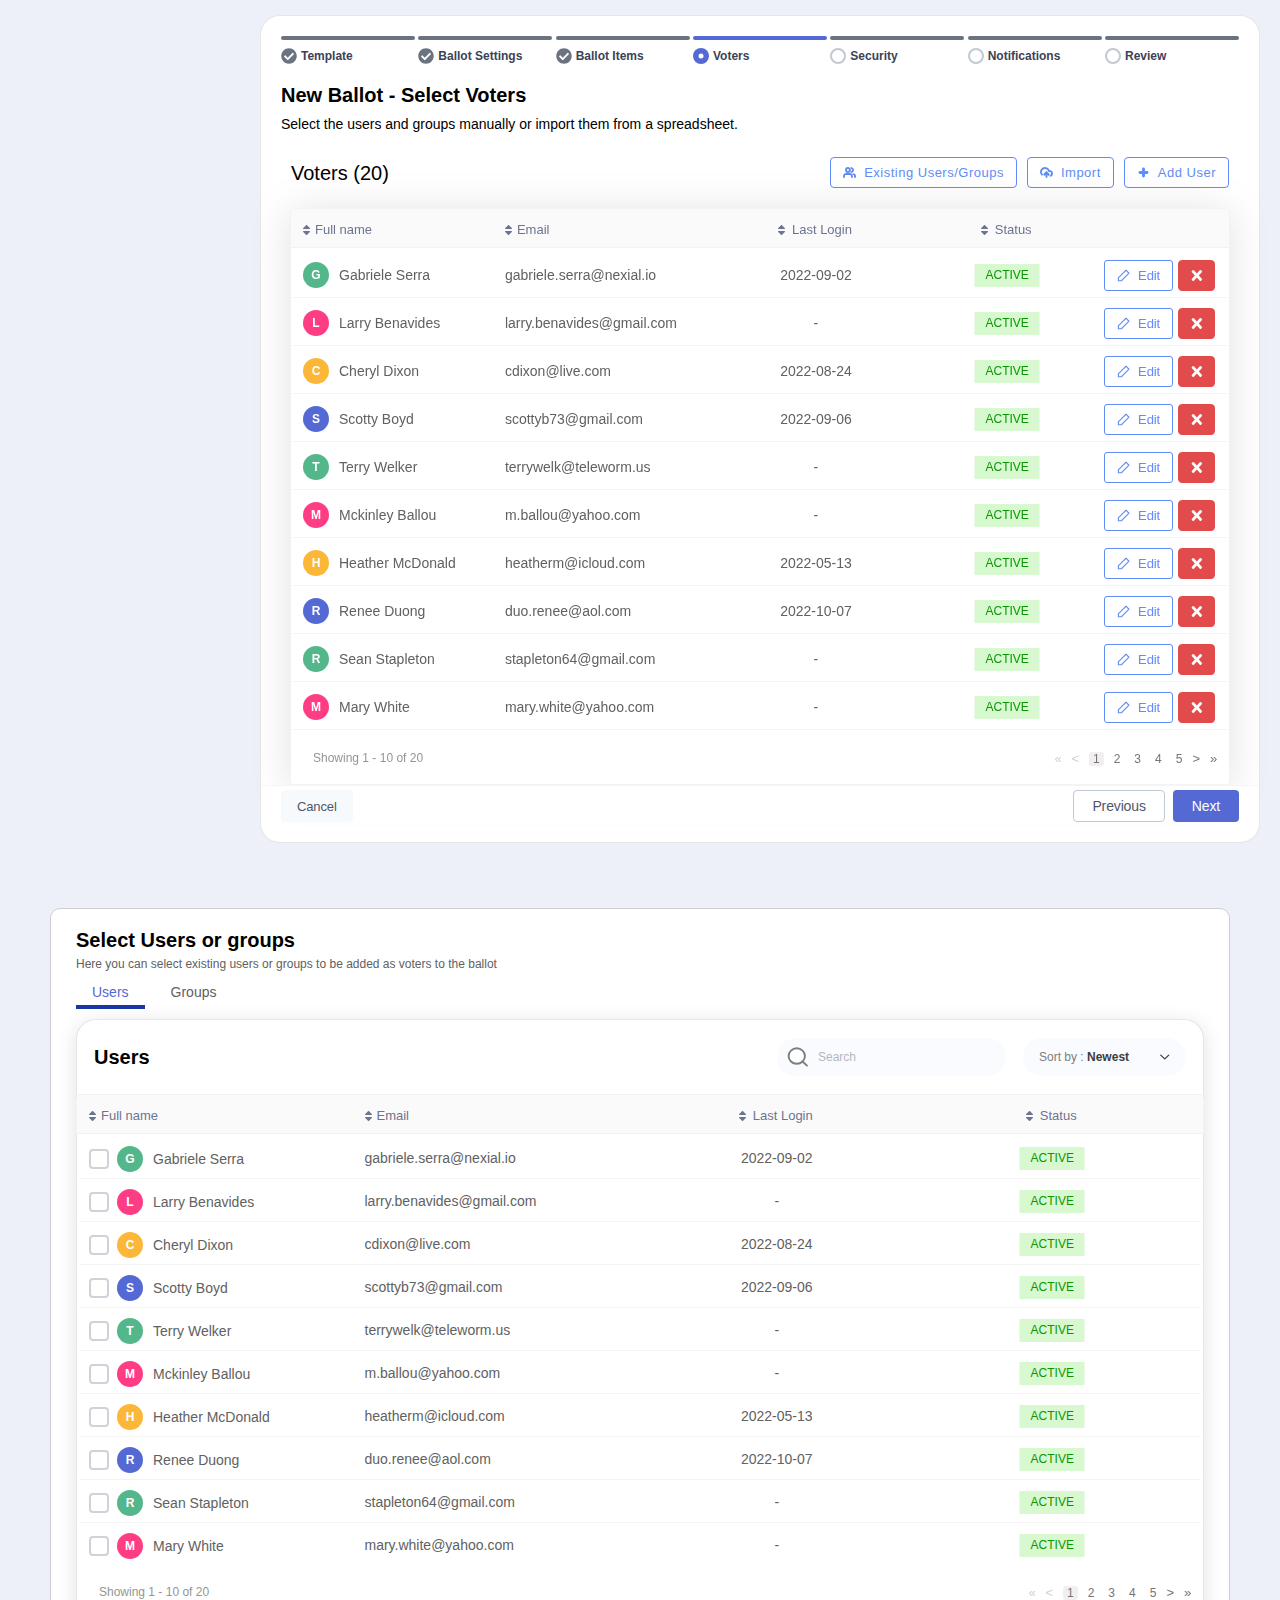
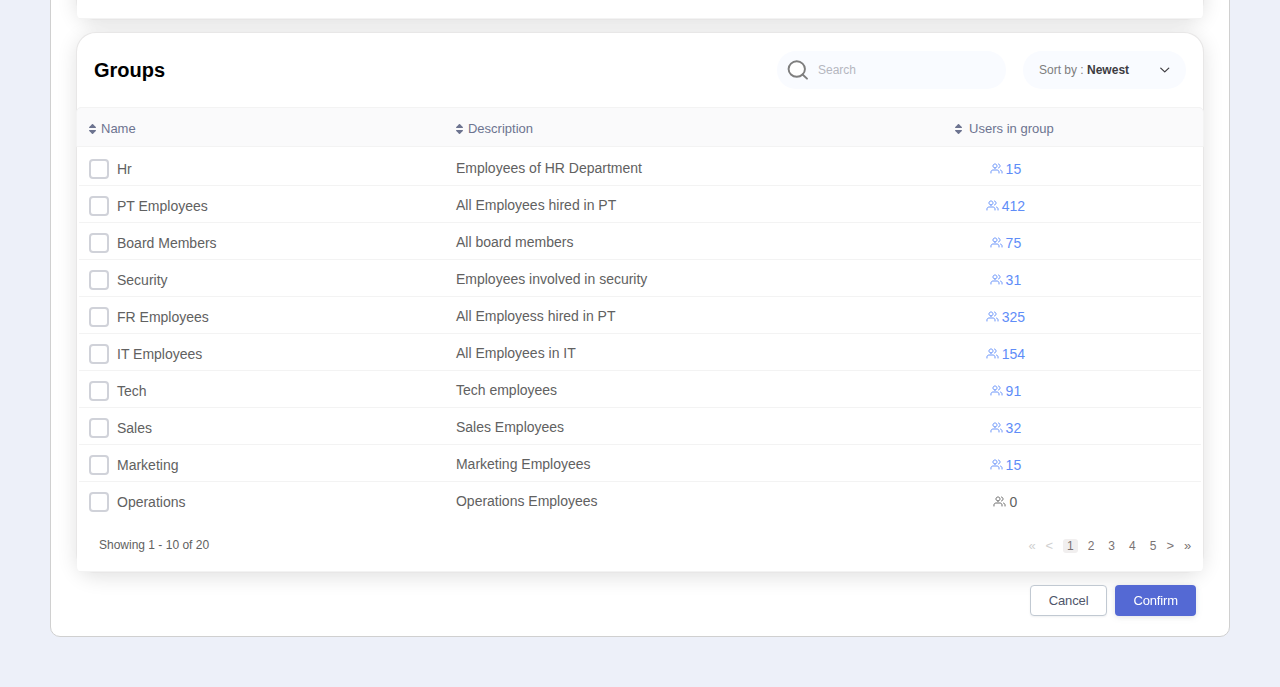
==== commit a0aa6006: "uiuiuiu" ====
--- a/add.html
+++ b/add.html
@@ -49,7 +49,6 @@
             <span>
             </span>
             Security
-
           </h4>
           <h4>
             <span>
@@ -71,7 +70,7 @@
             Select the users and groups manually or import them from a spreadsheet.
           </p>
         </div>
-        <div class="listt">
+        <div class="list">
           <div class="list__tools">
             <h2>
               Voters (20)
@@ -678,21 +677,19 @@
                   <td>
                     <div class="checkbox__wrapper">
                       <div class="checkbox table">
-                        <input type="checkbox" id="check-1">
-                        <span>
-                          <img src="images/icons/tick.png" alt="">
-                        </span>
-                      </div>
-                      <label for="check-1">
-                        <h5>
-                          <p>
-                            <span>
-                              G
-                            </span>
-                          </p>
-                          Gabriele Serra
-                        </h5>
-                      </label>
+                        <input type="checkbox">
+                        <span>
+                          <img src="images/icons/tick.png" alt="">
+                        </span>
+                      </div>
+                      <h5>
+                        <p>
+                          <span>
+                            G
+                          </span>
+                        </p>
+                        Gabriele Serra
+                      </h5>
                     </div>
                   </td>
                   <td>
@@ -713,21 +710,19 @@
                   <td>
                     <div class="checkbox__wrapper">
                       <div class="checkbox table">
-                        <input type="checkbox" id="check-3">
-                        <span>
-                          <img src="images/icons/tick.png" alt="">
-                        </span>
-                      </div>
-                      <label for="check-3">
-                        <h5>
-                          <p class="red">
-                            <span>
-                              L
-                            </span>
-                          </p>
-                          Larry Benavides
-                        </h5>
-                      </label>
+                        <input type="checkbox">
+                        <span>
+                          <img src="images/icons/tick.png" alt="">
+                        </span>
+                      </div>
+                      <h5>
+                        <p class="red">
+                          <span>
+                            L
+                          </span>
+                        </p>
+                        Larry Benavides
+                      </h5>
                     </div>
                   </td>
                   <td>
@@ -748,21 +743,19 @@
                   <td>
                     <div class="checkbox__wrapper">
                       <div class="checkbox table">
-                        <input type="checkbox" id="check-4">
-                        <span>
-                          <img src="images/icons/tick.png" alt="">
-                        </span>
-                      </div>
-                      <label for="check-4">
-                        <h5>
-                          <p class="yellow">
-                            <span>
-                              C
-                            </span>
-                          </p>
-                          Cheryl Dixon
-                        </h5>
-                      </label>
+                        <input type="checkbox">
+                        <span>
+                          <img src="images/icons/tick.png" alt="">
+                        </span>
+                      </div>
+                      <h5>
+                        <p class="yellow">
+                          <span>
+                            C
+                          </span>
+                        </p>
+                        Cheryl Dixon
+                      </h5>
                     </div>
                   </td>
                   <td>
@@ -783,21 +776,19 @@
                   <td>
                     <div class="checkbox__wrapper">
                       <div class="checkbox table">
-                        <input type="checkbox" id="check-5">
-                        <span>
-                          <img src="images/icons/tick.png" alt="">
-                        </span>
-                      </div>
-                      <label for="check-5">
-                        <h5>
-                          <p class="blue">
-                            <span>
-                              S
-                            </span>
-                          </p>
-                          Scotty Boyd
-                        </h5>
-                      </label>
+                        <input type="checkbox">
+                        <span>
+                          <img src="images/icons/tick.png" alt="">
+                        </span>
+                      </div>
+                      <h5>
+                        <p class="blue">
+                          <span>
+                            S
+                          </span>
+                        </p>
+                        Scotty Boyd
+                      </h5>
                     </div>
                   </td>
                   <td>
@@ -818,21 +809,19 @@
                   <td>
                     <div class="checkbox__wrapper">
                       <div class="checkbox table">
-                        <input type="checkbox" id="check-6">
-                        <span>
-                          <img src="images/icons/tick.png" alt="">
-                        </span>
-                      </div>
-                      <label for="check-6">
-                        <h5>
-                          <p class="green">
-                            <span>
-                              T
-                            </span>
-                          </p>
-                          Terry Welker
-                        </h5>
-                      </label>
+                        <input type="checkbox">
+                        <span>
+                          <img src="images/icons/tick.png" alt="">
+                        </span>
+                      </div>
+                      <h5>
+                        <p class="green">
+                          <span>
+                            T
+                          </span>
+                        </p>
+                        Terry Welker
+                      </h5>
                     </div>
                   </td>
                   <td>
@@ -853,21 +842,19 @@
                   <td>
                     <div class="checkbox__wrapper">
                       <div class="checkbox table">
-                        <input type="checkbox" id="check-7">
-                        <span>
-                          <img src="images/icons/tick.png" alt="">
-                        </span>
-                      </div>
-                      <label for="check-7">
-                        <h5>
-                          <p class="red">
-                            <span>
-                              M
-                            </span>
-                          </p>
-                          Mckinley Ballou
-                        </h5>
-                      </label>
+                        <input type="checkbox">
+                        <span>
+                          <img src="images/icons/tick.png" alt="">
+                        </span>
+                      </div>
+                      <h5>
+                        <p class="red">
+                          <span>
+                            M
+                          </span>
+                        </p>
+                        Mckinley Ballou
+                      </h5>
                     </div>
                   </td>
                   <td>
@@ -888,21 +875,19 @@
                   <td>
                     <div class="checkbox__wrapper">
                       <div class="checkbox table">
-                        <input type="checkbox" id="check-8">
-                        <span>
-                          <img src="images/icons/tick.png" alt="">
-                        </span>
-                      </div>
-                      <label for="check-8">
-                        <h5>
-                          <p class="yellow">
-                            <span>
-                              H
-                            </span>
-                          </p>
-                          Heather McDonald
-                        </h5>
-                      </label>
+                        <input type="checkbox">
+                        <span>
+                          <img src="images/icons/tick.png" alt="">
+                        </span>
+                      </div>
+                      <h5>
+                        <p class="yellow">
+                          <span>
+                            H
+                          </span>
+                        </p>
+                        Heather McDonald
+                      </h5>
                     </div>
                   </td>
                   <td>
@@ -923,21 +908,19 @@
                   <td>
                     <div class="checkbox__wrapper">
                       <div class="checkbox table">
-                        <input type="checkbox" id="check-9">
-                        <span>
-                          <img src="images/icons/tick.png" alt="">
-                        </span>
-                      </div>
-                      <label for="check-9">
-                        <h5>
-                          <p class="blue">
-                            <span>
-                              R
-                            </span>
-                          </p>
-                          Renee Duong
-                        </h5>
-                      </label>
+                        <input type="checkbox">
+                        <span>
+                          <img src="images/icons/tick.png" alt="">
+                        </span>
+                      </div>
+                      <h5>
+                        <p class="blue">
+                          <span>
+                            R
+                          </span>
+                        </p>
+                        Renee Duong
+                      </h5>
                     </div>
                   </td>
                   <td>
@@ -958,21 +941,19 @@
                   <td>
                     <div class="checkbox__wrapper">
                       <div class="checkbox table">
-                        <input type="checkbox" id="check-10">
-                        <span>
-                          <img src="images/icons/tick.png" alt="">
-                        </span>
-                      </div>
-                      <label for="check-10">
-                        <h5>
-                          <p class="green">
-                            <span>
-                              R
-                            </span>
-                          </p>
-                          Sean Stapleton
-                        </h5>
-                      </label>
+                        <input type="checkbox">
+                        <span>
+                          <img src=" images/icons/tick.png" alt="">
+                        </span>
+                      </div>
+                      <h5>
+                        <p class="green">
+                          <span>
+                            R
+                          </span>
+                        </p>
+                        Sean Stapleton
+                      </h5>
                     </div>
                   </td>
                   <td>
@@ -993,21 +974,19 @@
                   <td>
                     <div class="checkbox__wrapper">
                       <div class="checkbox table">
-                        <input type="checkbox" id="check-11">
-                        <span>
-                          <img src="images/icons/tick.png" alt="">
-                        </span>
-                      </div>
-                      <label for="check-11">
-                        <h5>
-                          <p class="red">
-                            <span>
-                              M
-                            </span>
-                          </p>
-                          Mary White
-                        </h5>
-                      </label>
+                        <input type="checkbox">
+                        <span>
+                          <img src="images/icons/tick.png" alt="">
+                        </span>
+                      </div>
+                      <h5>
+                        <p class="red">
+                          <span>
+                            M
+                          </span>
+                        </p>
+                        Mary White
+                      </h5>
                     </div>
                   </td>
                   <td>
@@ -1058,14 +1037,6 @@
                 </td>
               </tfoot>
             </table>
-          </div>
-          <div class="buttons__row">
-            <button class="button cancel">
-              Cancel
-            </button>
-            <button class="button confirm">
-              Confirm
-            </button>
           </div>
         </div>
         <div class="groups">
@@ -1126,16 +1097,14 @@
                   <td>
                     <div class="checkbox__wrapper">
                       <div class="checkbox table">
-                        <input type="checkbox" id="check-21">
-                        <span>
-                          <img src="images/icons/tick.png" alt="">
-                        </span>
-                      </div>
-                      <label for="check-21">
-                        <h5>
-                          Hr
-                        </h5>
-                      </label>
+                        <input type="checkbox">
+                        <span>
+                          <img src="images/icons/tick.png" alt="">
+                        </span>
+                      </div>
+                      <h5>
+                        Hr
+                      </h5>
                     </div>
                   </td>
                   <td>
@@ -1154,16 +1123,14 @@
                   <td>
                     <div class="checkbox__wrapper">
                       <div class="checkbox table">
-                        <input type="checkbox" id="check-22">
-                        <span>
-                          <img src="images/icons/tick.png" alt="">
-                        </span>
-                      </div>
-                      <label for="check-22">
-                        <h5>
-                          PT Employees
-                        </h5>
-                      </label>
+                        <input type="checkbox">
+                        <span>
+                          <img src="images/icons/tick.png" alt="">
+                        </span>
+                      </div>
+                      <h5>
+                        PT Employees
+                      </h5>
                     </div>
                   </td>
                   <td>
@@ -1182,16 +1149,14 @@
                   <td>
                     <div class="checkbox__wrapper">
                       <div class="checkbox table">
-                        <input type="checkbox" id="check-23">
-                        <span>
-                          <img src="images/icons/tick.png" alt="">
-                        </span>
-                      </div>
-                      <label for="check-23">
-                        <h5>
-                          Board Members
-                        </h5>
-                      </label>
+                        <input type="checkbox">
+                        <span>
+                          <img src="images/icons/tick.png" alt="">
+                        </span>
+                      </div>
+                      <h5>
+                        Board Members
+                      </h5>
                     </div>
                   </td>
                   <td>
@@ -1210,16 +1175,14 @@
                   <td>
                     <div class="checkbox__wrapper">
                       <div class="checkbox table">
-                        <input type="checkbox" id="check-24">
-                        <span>
-                          <img src="images/icons/tick.png" alt="">
-                        </span>
-                      </div>
-                      <label for="check-24">
-                        <h5>
-                          Security
-                        </h5>
-                      </label>
+                        <input type="checkbox">
+                        <span>
+                          <img src="images/icons/tick.png" alt="">
+                        </span>
+                      </div>
+                      <h5>
+                        Security
+                      </h5>
                     </div>
                   </td>
                   <td>
@@ -1238,16 +1201,14 @@
                   <td>
                     <div class="checkbox__wrapper">
                       <div class="checkbox table">
-                        <input type="checkbox" id="check-25">
-                        <span>
-                          <img src="images/icons/tick.png" alt="">
-                        </span>
-                      </div>
-                      <label for="check-25">
-                        <h5>
-                          FR Employees
-                        </h5>
-                      </label>
+                        <input type="checkbox">
+                        <span>
+                          <img src="images/icons/tick.png" alt="">
+                        </span>
+                      </div>
+                      <h5>
+                        FR Employees
+                      </h5>
                     </div>
                   </td>
                   <td>
@@ -1266,16 +1227,14 @@
                   <td>
                     <div class="checkbox__wrapper">
                       <div class="checkbox table">
-                        <input type="checkbox" id="check-26">
-                        <span>
-                          <img src="images/icons/tick.png" alt="">
-                        </span>
-                      </div>
-                      <label for="check-26">
-                        <h5>
-                          IT Employees
-                        </h5>
-                      </label>
+                        <input type="checkbox">
+                        <span>
+                          <img src="images/icons/tick.png" alt="">
+                        </span>
+                      </div>
+                      <h5>
+                        IT Employees
+                      </h5>
                     </div>
                   </td>
                   <td>
@@ -1294,16 +1253,14 @@
                   <td>
                     <div class="checkbox__wrapper">
                       <div class="checkbox table">
-                        <input type="checkbox" id="check-27">
-                        <span>
-                          <img src="images/icons/tick.png" alt="">
-                        </span>
-                      </div>
-                      <label for="check-27">
-                        <h5>
-                          Tech
-                        </h5>
-                      </label>
+                        <input type="checkbox">
+                        <span>
+                          <img src="images/icons/tick.png" alt="">
+                        </span>
+                      </div>
+                      <h5>
+                        Tech
+                      </h5>
                     </div>
                   </td>
                   <td>
@@ -1322,16 +1279,14 @@
                   <td>
                     <div class="checkbox__wrapper">
                       <div class="checkbox table">
-                        <input type="checkbox" id="check-28">
-                        <span>
-                          <img src="images/icons/tick.png" alt="">
-                        </span>
-                      </div>
-                      <label for="check-28">
-                        <h5>
-                          Sales
-                        </h5>
-                      </label>
+                        <input type="checkbox">
+                        <span>
+                          <img src="images/icons/tick.png" alt="">
+                        </span>
+                      </div>
+                      <h5>
+                        Sales
+                      </h5>
                     </div>
                   </td>
                   <td>
@@ -1350,16 +1305,14 @@
                   <td>
                     <div class="checkbox__wrapper">
                       <div class="checkbox table">
-                        <input type="checkbox" id="check-29">
-                        <span>
-                          <img src="images/icons/tick.png" alt="">
-                        </span>
-                      </div>
-                      <label for="check-29">
-                        <h5>
-                          Marketing
-                        </h5>
-                      </label>
+                        <input type="checkbox">
+                        <span>
+                          <img src="images/icons/tick.png" alt="">
+                        </span>
+                      </div>
+                      <h5>
+                        Marketing
+                      </h5>
                     </div>
                   </td>
                   <td>
@@ -1378,16 +1331,14 @@
                   <td>
                     <div class="checkbox__wrapper">
                       <div class="checkbox table">
-                        <input type="checkbox" id="check-30">
-                        <span>
-                          <img src="images/icons/tick.png" alt="">
-                        </span>
-                      </div>
-                      <label for="check-30">
-                        <h5>
-                          Operations
-                        </h5>
-                      </label>
+                        <input type="checkbox">
+                        <span>
+                          <img src="images/icons/tick.png" alt="">
+                        </span>
+                      </div>
+                      <h5>
+                        Operations
+                      </h5>
                     </div>
                   </td>
                   <td>
@@ -1398,7 +1349,7 @@
                       <svg>
                         <use xlink:href="#users"></use>
                       </svg>
-                   0
+                      0
                     </h5>
                   </td>
                 </tr>
@@ -1437,14 +1388,15 @@
               </tfoot>
             </table>
           </div>
-          <div class="buttons__row">
-            <button class="button cancel">
-              Cancel
-            </button>
-            <button class="button confirm">
-              Confirm
-            </button>
-          </div>
+          
+        </div>
+        <div class="buttons__row">
+          <button class="button cancel">
+            Cancel
+          </button>
+          <button class="button confirm">
+            Confirm
+          </button>
         </div>
       </div>
     </div>
@@ -1471,16 +1423,16 @@
         <g>
           <path
             d="M12.4583 11.8749V10.7916C12.458 10.3115 12.2982 9.84515 12.0041 9.46573C11.7099 9.08632 11.2981 8.81533 10.8333 8.69531"
-            stroke-width="2" stroke-linecap="round" stroke-linejoin="round" />
+            stroke-linecap="round" stroke-linejoin="round" />
           <path
             d="M9.20835 11.875V10.7917C9.20835 10.217 8.98008 9.66593 8.57375 9.2596C8.16742 8.85327 7.61632 8.625 7.04169 8.625H2.70835C2.13372 8.625 1.58262 8.85327 1.17629 9.2596C0.76996 9.66593 0.541687 10.217 0.541687 10.7917V11.875"
-            stroke-width="2" stroke-linecap="round" stroke-linejoin="round" />
+            stroke-linecap="round" stroke-linejoin="round" />
           <path
             d="M8.66669 2.19531C9.13274 2.31464 9.54583 2.58569 9.84082 2.96573C10.1358 3.34577 10.2959 3.81318 10.2959 4.29427C10.2959 4.77536 10.1358 5.24277 9.84082 5.62281C9.54583 6.00285 9.13274 6.2739 8.66669 6.39323"
-            stroke-width="2" stroke-linecap="round" stroke-linejoin="round" />
+            stroke-linecap="round" stroke-linejoin="round" />
           <path
             d="M4.87498 6.45833C6.0716 6.45833 7.04165 5.48828 7.04165 4.29167C7.04165 3.09505 6.0716 2.125 4.87498 2.125C3.67836 2.125 2.70831 3.09505 2.70831 4.29167C2.70831 5.48828 3.67836 6.45833 4.87498 6.45833Z"
-            stroke-width="2" stroke-linecap="round" stroke-linejoin="round" />
+            stroke-linecap="round" stroke-linejoin="round" />
         </g>
       </symbol>
       <symbol id="cloud" viewBox="0 0 13 14">
--- a/css/main.css
+++ b/css/main.css
@@ -958,8 +958,6 @@
 .intro__inner {
   background-color: #fff;
   border: 1px solid rgba(138, 136, 136, 0.2);
-  -webkit-backdrop-filter: blur(2px);
-          backdrop-filter: blur(2px);
   border-radius: 20px;
   padding: 20px;
 }
@@ -1092,6 +1090,7 @@
 .list__tools-buttons .button.secondary svg {
   fill: transparent;
   stroke: #5f8df8;
+  stroke-width: 2px;
 }
 .list__tools-buttons .button.secondary:hover svg {
   stroke: #fff;
@@ -1179,7 +1178,7 @@
   border-radius: 5px;
 }
 table th {
-  padding: 13px 0 13px 0;
+  padding: 11px 0;
 }
 table th h5 {
   font-size: 13px;
@@ -1187,6 +1186,8 @@
   color: #6d7490;
   padding-left: 12px;
   position: relative;
+  font-weight: 400;
+  z-index: 2;
 }
 table th h5 span {
   width: 7px;
@@ -1225,7 +1226,6 @@
   background: #fafafb;
   border: 1px solid #f3f3f3;
   border-radius: 5px 5px 0px 0px;
-  z-index: -1;
 }
 table td {
   padding: 7.5px 0;
@@ -1239,7 +1239,9 @@
   -webkit-box-align: center;
       -ms-flex-align: center;
           align-items: center;
-  font-size: 15px;
+  font-size: 14px;
+  font-weight: 400;
+  line-height: 16px;
 }
 table td h5 p {
   margin-right: 10px;
@@ -1344,6 +1346,10 @@
 }
 table td .checkbox__wrapper label {
   cursor: pointer;
+}
+table td .checkbox__wrapper span img {
+  width: 10px;
+  height: 8px;
 }
 table tbody tr {
   position: relative;
@@ -1475,6 +1481,7 @@
           box-shadow: 0px 4px 20px rgba(0, 0, 0, 0.12);
   border-radius: 20px;
   margin-bottom: 12px;
+  padding: unset;
 }
 .UsersGroups__inner .list__tools {
   margin: unset;
@@ -1495,6 +1502,7 @@
   -webkit-box-pack: center;
       -ms-flex-pack: center;
           justify-content: center;
+  font-weight: 400;
 }
 .UsersGroups__inner .groups table td h5.user svg {
   stroke: #5f8df8;
@@ -1502,6 +1510,7 @@
   width: 13px;
   height: 13px;
   margin-right: 3px;
+  stroke-width: 1px;
 }
 .UsersGroups__inner .groups table td h5.user.empty {
   color: #616161;
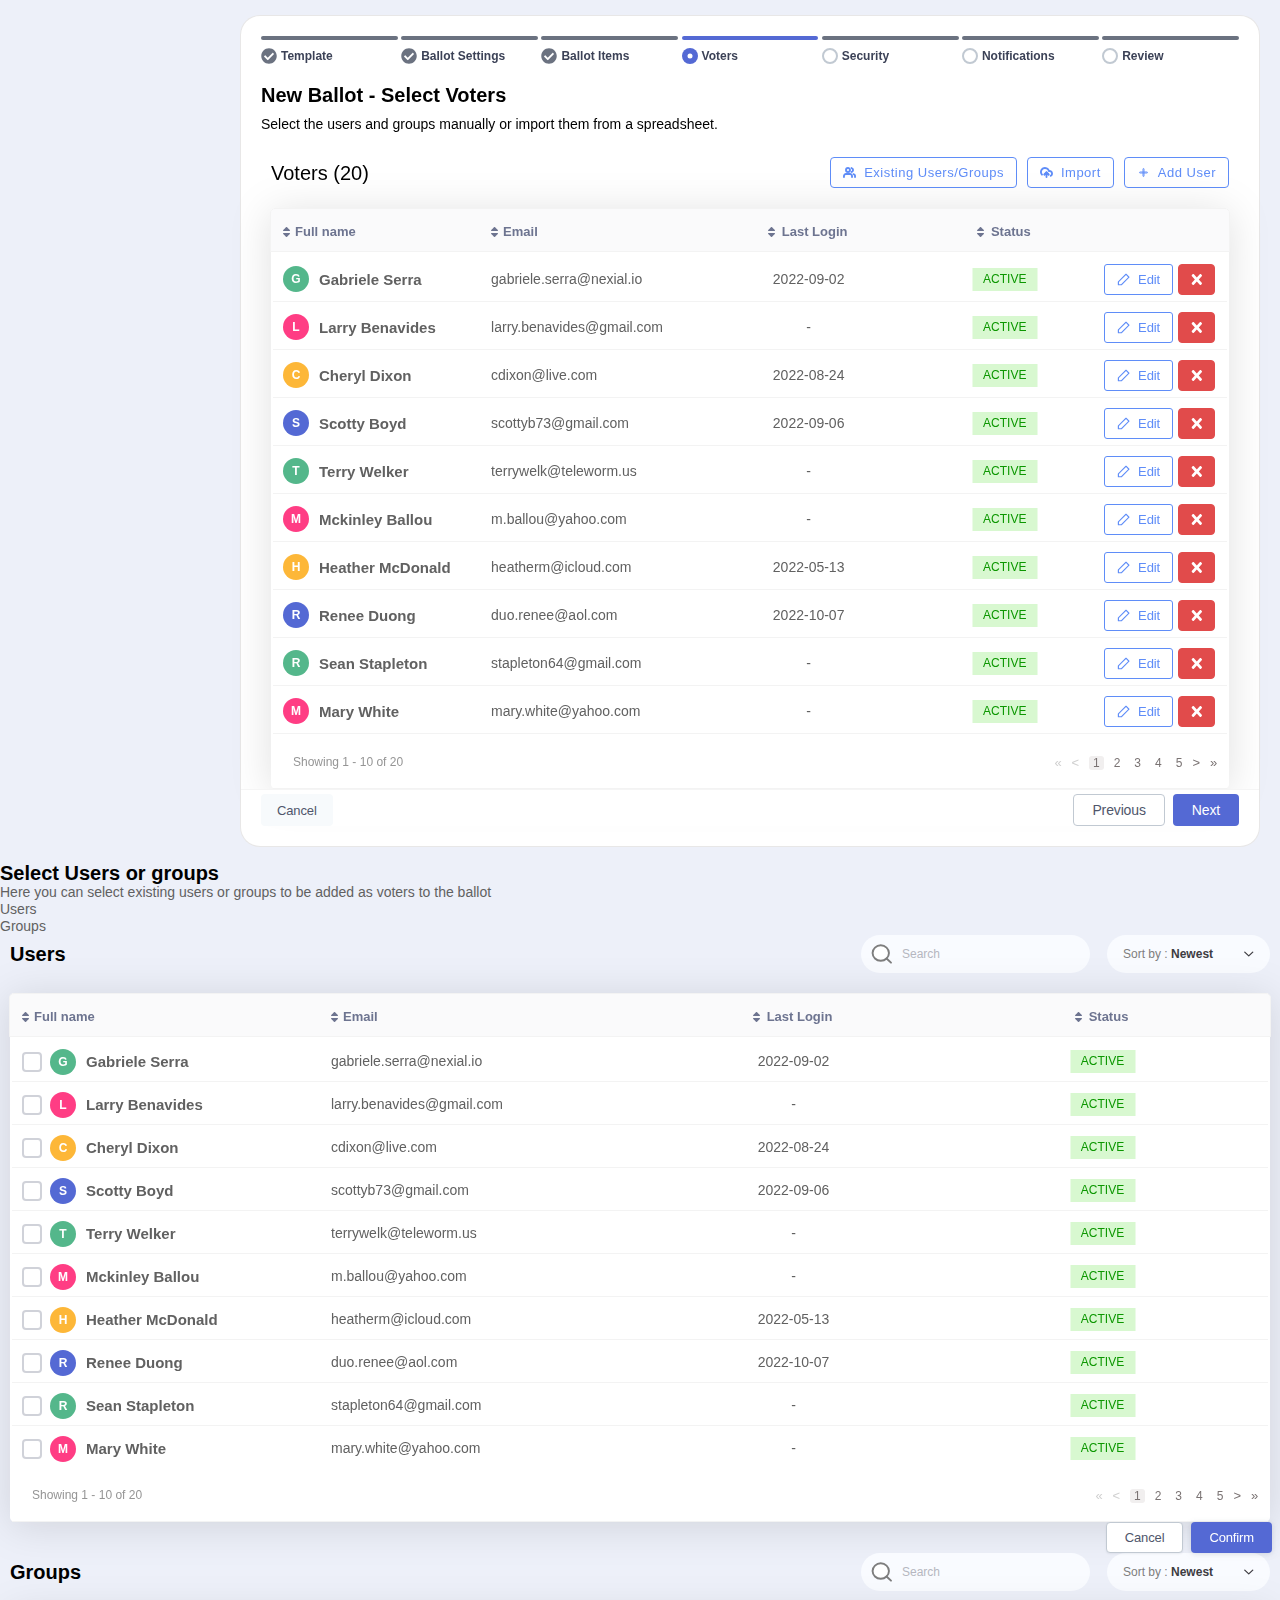
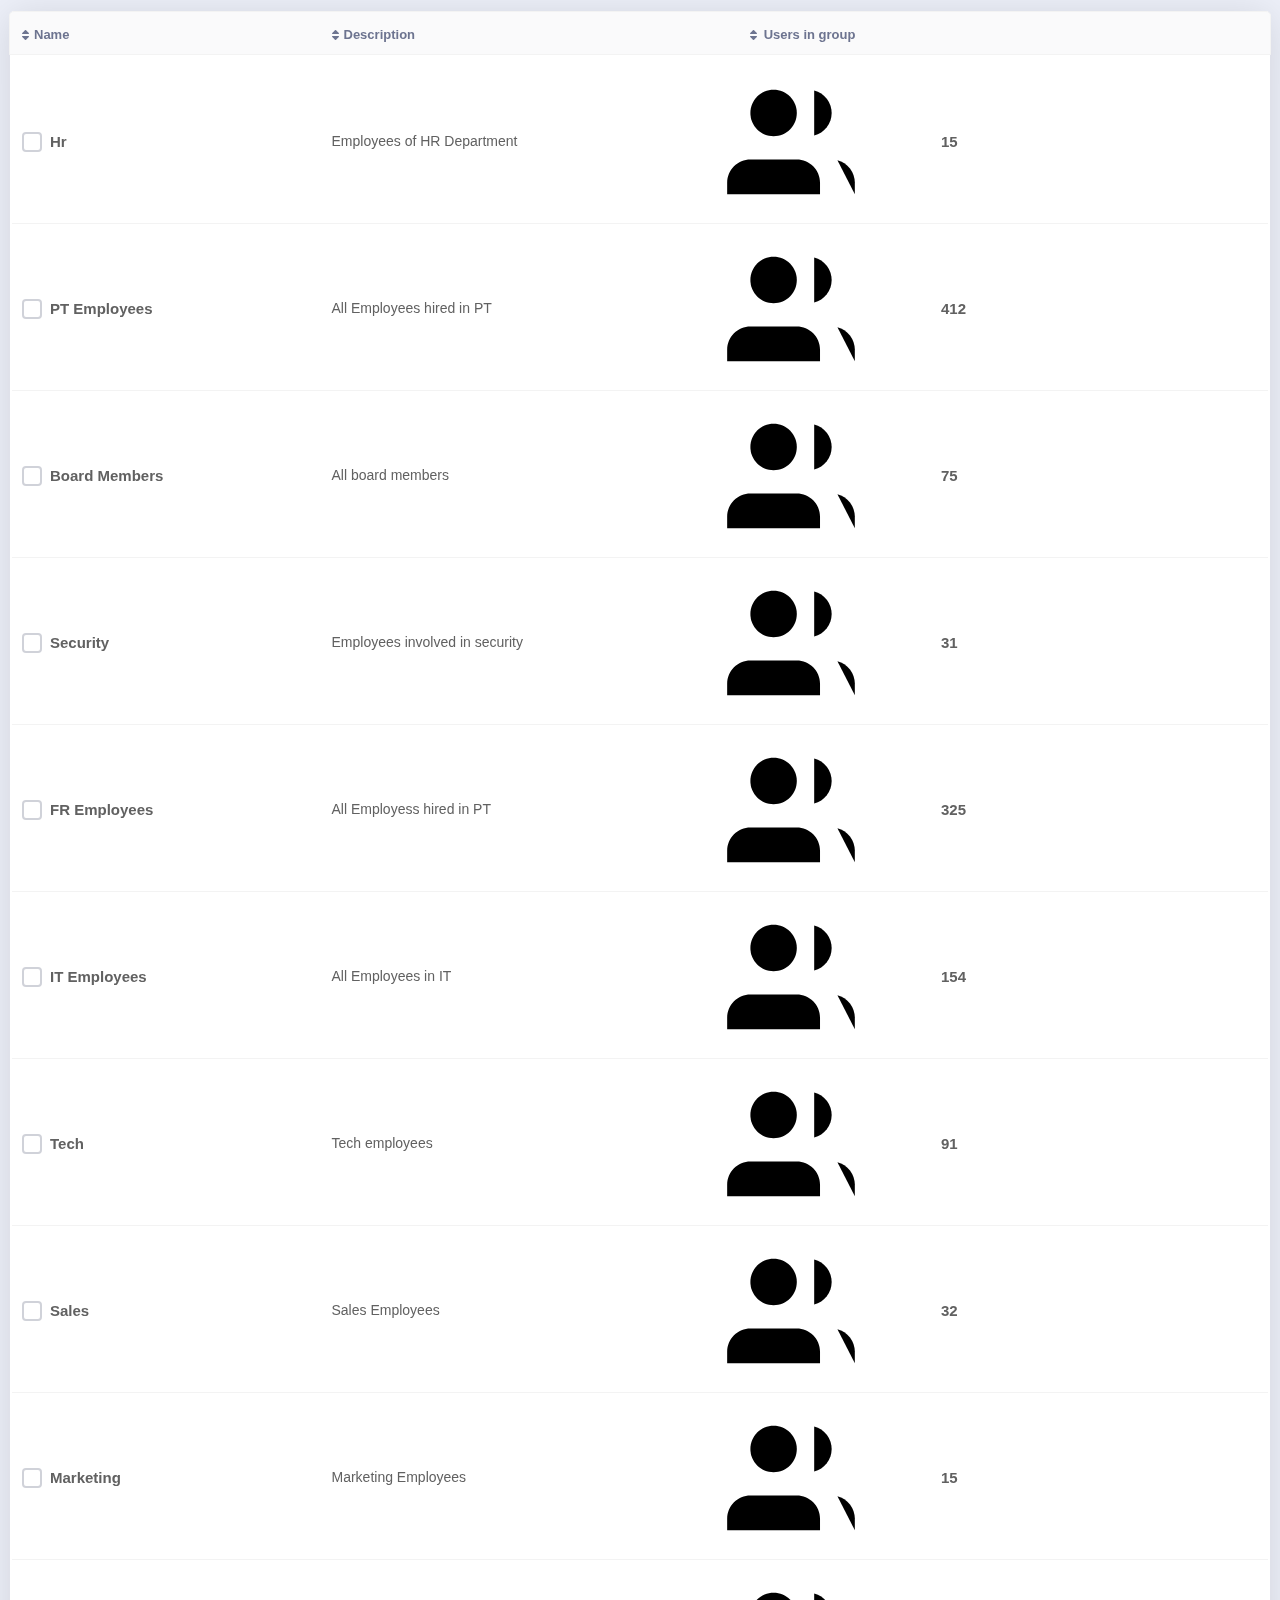
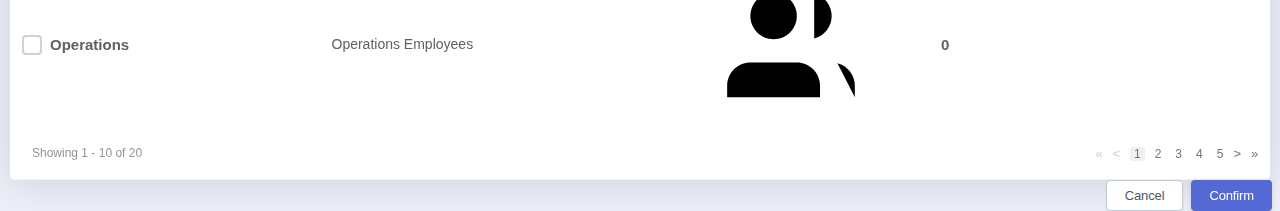
==== commit bf3ef188: "awdawd" ====
--- a/add.html
+++ b/add.html
@@ -49,6 +49,7 @@
             <span>
             </span>
             Security
+
           </h4>
           <h4>
             <span>
@@ -677,19 +678,21 @@
                   <td>
                     <div class="checkbox__wrapper">
                       <div class="checkbox table">
-                        <input type="checkbox">
-                        <span>
-                          <img src="images/icons/tick.png" alt="">
-                        </span>
-                      </div>
-                      <h5>
-                        <p>
-                          <span>
-                            G
-                          </span>
-                        </p>
-                        Gabriele Serra
-                      </h5>
+                        <input type="checkbox" id="check-1">
+                        <span>
+                          <img src="images/icons/tick.png" alt="">
+                        </span>
+                      </div>
+                      <label for="check-1">
+                        <h5>
+                          <p>
+                            <span>
+                              G
+                            </span>
+                          </p>
+                          Gabriele Serra
+                        </h5>
+                      </label>
                     </div>
                   </td>
                   <td>
@@ -710,19 +713,21 @@
                   <td>
                     <div class="checkbox__wrapper">
                       <div class="checkbox table">
-                        <input type="checkbox">
-                        <span>
-                          <img src="images/icons/tick.png" alt="">
-                        </span>
-                      </div>
-                      <h5>
-                        <p class="red">
-                          <span>
-                            L
-                          </span>
-                        </p>
-                        Larry Benavides
-                      </h5>
+                        <input type="checkbox" id="check-3">
+                        <span>
+                          <img src="images/icons/tick.png" alt="">
+                        </span>
+                      </div>
+                      <label for="check-3">
+                        <h5>
+                          <p class="red">
+                            <span>
+                              L
+                            </span>
+                          </p>
+                          Larry Benavides
+                        </h5>
+                      </label>
                     </div>
                   </td>
                   <td>
@@ -743,19 +748,21 @@
                   <td>
                     <div class="checkbox__wrapper">
                       <div class="checkbox table">
-                        <input type="checkbox">
-                        <span>
-                          <img src="images/icons/tick.png" alt="">
-                        </span>
-                      </div>
-                      <h5>
-                        <p class="yellow">
-                          <span>
-                            C
-                          </span>
-                        </p>
-                        Cheryl Dixon
-                      </h5>
+                        <input type="checkbox" id="check-4">
+                        <span>
+                          <img src="images/icons/tick.png" alt="">
+                        </span>
+                      </div>
+                      <label for="check-4">
+                        <h5>
+                          <p class="yellow">
+                            <span>
+                              C
+                            </span>
+                          </p>
+                          Cheryl Dixon
+                        </h5>
+                      </label>
                     </div>
                   </td>
                   <td>
@@ -776,19 +783,21 @@
                   <td>
                     <div class="checkbox__wrapper">
                       <div class="checkbox table">
-                        <input type="checkbox">
-                        <span>
-                          <img src="images/icons/tick.png" alt="">
-                        </span>
-                      </div>
-                      <h5>
-                        <p class="blue">
-                          <span>
-                            S
-                          </span>
-                        </p>
-                        Scotty Boyd
-                      </h5>
+                        <input type="checkbox" id="check-5">
+                        <span>
+                          <img src="images/icons/tick.png" alt="">
+                        </span>
+                      </div>
+                      <label for="check-5">
+                        <h5>
+                          <p class="blue">
+                            <span>
+                              S
+                            </span>
+                          </p>
+                          Scotty Boyd
+                        </h5>
+                      </label>
                     </div>
                   </td>
                   <td>
@@ -809,19 +818,21 @@
                   <td>
                     <div class="checkbox__wrapper">
                       <div class="checkbox table">
-                        <input type="checkbox">
-                        <span>
-                          <img src="images/icons/tick.png" alt="">
-                        </span>
-                      </div>
-                      <h5>
-                        <p class="green">
-                          <span>
-                            T
-                          </span>
-                        </p>
-                        Terry Welker
-                      </h5>
+                        <input type="checkbox" id="check-6">
+                        <span>
+                          <img src="images/icons/tick.png" alt="">
+                        </span>
+                      </div>
+                      <label for="check-6">
+                        <h5>
+                          <p class="green">
+                            <span>
+                              T
+                            </span>
+                          </p>
+                          Terry Welker
+                        </h5>
+                      </label>
                     </div>
                   </td>
                   <td>
@@ -842,19 +853,21 @@
                   <td>
                     <div class="checkbox__wrapper">
                       <div class="checkbox table">
-                        <input type="checkbox">
-                        <span>
-                          <img src="images/icons/tick.png" alt="">
-                        </span>
-                      </div>
-                      <h5>
-                        <p class="red">
-                          <span>
-                            M
-                          </span>
-                        </p>
-                        Mckinley Ballou
-                      </h5>
+                        <input type="checkbox" id="check-7">
+                        <span>
+                          <img src="images/icons/tick.png" alt="">
+                        </span>
+                      </div>
+                      <label for="check-7">
+                        <h5>
+                          <p class="red">
+                            <span>
+                              M
+                            </span>
+                          </p>
+                          Mckinley Ballou
+                        </h5>
+                      </label>
                     </div>
                   </td>
                   <td>
@@ -875,19 +888,21 @@
                   <td>
                     <div class="checkbox__wrapper">
                       <div class="checkbox table">
-                        <input type="checkbox">
-                        <span>
-                          <img src="images/icons/tick.png" alt="">
-                        </span>
-                      </div>
-                      <h5>
-                        <p class="yellow">
-                          <span>
-                            H
-                          </span>
-                        </p>
-                        Heather McDonald
-                      </h5>
+                        <input type="checkbox" id="check-8">
+                        <span>
+                          <img src="images/icons/tick.png" alt="">
+                        </span>
+                      </div>
+                      <label for="check-8">
+                        <h5>
+                          <p class="yellow">
+                            <span>
+                              H
+                            </span>
+                          </p>
+                          Heather McDonald
+                        </h5>
+                      </label>
                     </div>
                   </td>
                   <td>
@@ -908,19 +923,21 @@
                   <td>
                     <div class="checkbox__wrapper">
                       <div class="checkbox table">
-                        <input type="checkbox">
-                        <span>
-                          <img src="images/icons/tick.png" alt="">
-                        </span>
-                      </div>
-                      <h5>
-                        <p class="blue">
-                          <span>
-                            R
-                          </span>
-                        </p>
-                        Renee Duong
-                      </h5>
+                        <input type="checkbox" id="check-9">
+                        <span>
+                          <img src="images/icons/tick.png" alt="">
+                        </span>
+                      </div>
+                      <label for="check-9">
+                        <h5>
+                          <p class="blue">
+                            <span>
+                              R
+                            </span>
+                          </p>
+                          Renee Duong
+                        </h5>
+                      </label>
                     </div>
                   </td>
                   <td>
@@ -941,19 +958,21 @@
                   <td>
                     <div class="checkbox__wrapper">
                       <div class="checkbox table">
-                        <input type="checkbox">
-                        <span>
-                          <img src=" images/icons/tick.png" alt="">
-                        </span>
-                      </div>
-                      <h5>
-                        <p class="green">
-                          <span>
-                            R
-                          </span>
-                        </p>
-                        Sean Stapleton
-                      </h5>
+                        <input type="checkbox" id="check-10">
+                        <span>
+                          <img src="images/icons/tick.png" alt="">
+                        </span>
+                      </div>
+                      <label for="check-10">
+                        <h5>
+                          <p class="green">
+                            <span>
+                              R
+                            </span>
+                          </p>
+                          Sean Stapleton
+                        </h5>
+                      </label>
                     </div>
                   </td>
                   <td>
@@ -974,19 +993,21 @@
                   <td>
                     <div class="checkbox__wrapper">
                       <div class="checkbox table">
-                        <input type="checkbox">
-                        <span>
-                          <img src="images/icons/tick.png" alt="">
-                        </span>
-                      </div>
-                      <h5>
-                        <p class="red">
-                          <span>
-                            M
-                          </span>
-                        </p>
-                        Mary White
-                      </h5>
+                        <input type="checkbox" id="check-11">
+                        <span>
+                          <img src="images/icons/tick.png" alt="">
+                        </span>
+                      </div>
+                      <label for="check-11">
+                        <h5>
+                          <p class="red">
+                            <span>
+                              M
+                            </span>
+                          </p>
+                          Mary White
+                        </h5>
+                      </label>
                     </div>
                   </td>
                   <td>
@@ -1037,6 +1058,14 @@
                 </td>
               </tfoot>
             </table>
+          </div>
+          <div class="buttons__row">
+            <button class="button cancel">
+              Cancel
+            </button>
+            <button class="button confirm">
+              Confirm
+            </button>
           </div>
         </div>
         <div class="groups">
@@ -1097,14 +1126,16 @@
                   <td>
                     <div class="checkbox__wrapper">
                       <div class="checkbox table">
-                        <input type="checkbox">
-                        <span>
-                          <img src="images/icons/tick.png" alt="">
-                        </span>
-                      </div>
-                      <h5>
-                        Hr
-                      </h5>
+                        <input type="checkbox" id="check-21">
+                        <span>
+                          <img src="images/icons/tick.png" alt="">
+                        </span>
+                      </div>
+                      <label for="check-21">
+                        <h5>
+                          Hr
+                        </h5>
+                      </label>
                     </div>
                   </td>
                   <td>
@@ -1123,14 +1154,16 @@
                   <td>
                     <div class="checkbox__wrapper">
                       <div class="checkbox table">
-                        <input type="checkbox">
-                        <span>
-                          <img src="images/icons/tick.png" alt="">
-                        </span>
-                      </div>
-                      <h5>
-                        PT Employees
-                      </h5>
+                        <input type="checkbox" id="check-22">
+                        <span>
+                          <img src="images/icons/tick.png" alt="">
+                        </span>
+                      </div>
+                      <label for="check-22">
+                        <h5>
+                          PT Employees
+                        </h5>
+                      </label>
                     </div>
                   </td>
                   <td>
@@ -1149,14 +1182,16 @@
                   <td>
                     <div class="checkbox__wrapper">
                       <div class="checkbox table">
-                        <input type="checkbox">
-                        <span>
-                          <img src="images/icons/tick.png" alt="">
-                        </span>
-                      </div>
-                      <h5>
-                        Board Members
-                      </h5>
+                        <input type="checkbox" id="check-23">
+                        <span>
+                          <img src="images/icons/tick.png" alt="">
+                        </span>
+                      </div>
+                      <label for="check-23">
+                        <h5>
+                          Board Members
+                        </h5>
+                      </label>
                     </div>
                   </td>
                   <td>
@@ -1175,14 +1210,16 @@
                   <td>
                     <div class="checkbox__wrapper">
                       <div class="checkbox table">
-                        <input type="checkbox">
-                        <span>
-                          <img src="images/icons/tick.png" alt="">
-                        </span>
-                      </div>
-                      <h5>
-                        Security
-                      </h5>
+                        <input type="checkbox" id="check-24">
+                        <span>
+                          <img src="images/icons/tick.png" alt="">
+                        </span>
+                      </div>
+                      <label for="check-24">
+                        <h5>
+                          Security
+                        </h5>
+                      </label>
                     </div>
                   </td>
                   <td>
@@ -1201,14 +1238,16 @@
                   <td>
                     <div class="checkbox__wrapper">
                       <div class="checkbox table">
-                        <input type="checkbox">
-                        <span>
-                          <img src="images/icons/tick.png" alt="">
-                        </span>
-                      </div>
-                      <h5>
-                        FR Employees
-                      </h5>
+                        <input type="checkbox" id="check-25">
+                        <span>
+                          <img src="images/icons/tick.png" alt="">
+                        </span>
+                      </div>
+                      <label for="check-25">
+                        <h5>
+                          FR Employees
+                        </h5>
+                      </label>
                     </div>
                   </td>
                   <td>
@@ -1227,14 +1266,16 @@
                   <td>
                     <div class="checkbox__wrapper">
                       <div class="checkbox table">
-                        <input type="checkbox">
-                        <span>
-                          <img src="images/icons/tick.png" alt="">
-                        </span>
-                      </div>
-                      <h5>
-                        IT Employees
-                      </h5>
+                        <input type="checkbox" id="check-26">
+                        <span>
+                          <img src="images/icons/tick.png" alt="">
+                        </span>
+                      </div>
+                      <label for="check-26">
+                        <h5>
+                          IT Employees
+                        </h5>
+                      </label>
                     </div>
                   </td>
                   <td>
@@ -1253,14 +1294,16 @@
                   <td>
                     <div class="checkbox__wrapper">
                       <div class="checkbox table">
-                        <input type="checkbox">
-                        <span>
-                          <img src="images/icons/tick.png" alt="">
-                        </span>
-                      </div>
-                      <h5>
-                        Tech
-                      </h5>
+                        <input type="checkbox" id="check-27">
+                        <span>
+                          <img src="images/icons/tick.png" alt="">
+                        </span>
+                      </div>
+                      <label for="check-27">
+                        <h5>
+                          Tech
+                        </h5>
+                      </label>
                     </div>
                   </td>
                   <td>
@@ -1279,14 +1322,16 @@
                   <td>
                     <div class="checkbox__wrapper">
                       <div class="checkbox table">
-                        <input type="checkbox">
-                        <span>
-                          <img src="images/icons/tick.png" alt="">
-                        </span>
-                      </div>
-                      <h5>
-                        Sales
-                      </h5>
+                        <input type="checkbox" id="check-28">
+                        <span>
+                          <img src="images/icons/tick.png" alt="">
+                        </span>
+                      </div>
+                      <label for="check-28">
+                        <h5>
+                          Sales
+                        </h5>
+                      </label>
                     </div>
                   </td>
                   <td>
@@ -1305,14 +1350,16 @@
                   <td>
                     <div class="checkbox__wrapper">
                       <div class="checkbox table">
-                        <input type="checkbox">
-                        <span>
-                          <img src="images/icons/tick.png" alt="">
-                        </span>
-                      </div>
-                      <h5>
-                        Marketing
-                      </h5>
+                        <input type="checkbox" id="check-29">
+                        <span>
+                          <img src="images/icons/tick.png" alt="">
+                        </span>
+                      </div>
+                      <label for="check-29">
+                        <h5>
+                          Marketing
+                        </h5>
+                      </label>
                     </div>
                   </td>
                   <td>
@@ -1331,14 +1378,16 @@
                   <td>
                     <div class="checkbox__wrapper">
                       <div class="checkbox table">
-                        <input type="checkbox">
-                        <span>
-                          <img src="images/icons/tick.png" alt="">
-                        </span>
-                      </div>
-                      <h5>
-                        Operations
-                      </h5>
+                        <input type="checkbox" id="check-30">
+                        <span>
+                          <img src="images/icons/tick.png" alt="">
+                        </span>
+                      </div>
+                      <label for="check-30">
+                        <h5>
+                          Operations
+                        </h5>
+                      </label>
                     </div>
                   </td>
                   <td>
@@ -1349,7 +1398,7 @@
                       <svg>
                         <use xlink:href="#users"></use>
                       </svg>
-                      0
+                   0
                     </h5>
                   </td>
                 </tr>
@@ -1388,15 +1437,14 @@
               </tfoot>
             </table>
           </div>
-          
-        </div>
-        <div class="buttons__row">
-          <button class="button cancel">
-            Cancel
-          </button>
-          <button class="button confirm">
-            Confirm
-          </button>
+          <div class="buttons__row">
+            <button class="button cancel">
+              Cancel
+            </button>
+            <button class="button confirm">
+              Confirm
+            </button>
+          </div>
         </div>
       </div>
     </div>
@@ -1423,16 +1471,16 @@
         <g>
           <path
             d="M12.4583 11.8749V10.7916C12.458 10.3115 12.2982 9.84515 12.0041 9.46573C11.7099 9.08632 11.2981 8.81533 10.8333 8.69531"
-            stroke-linecap="round" stroke-linejoin="round" />
+            stroke-width="2" stroke-linecap="round" stroke-linejoin="round" />
           <path
             d="M9.20835 11.875V10.7917C9.20835 10.217 8.98008 9.66593 8.57375 9.2596C8.16742 8.85327 7.61632 8.625 7.04169 8.625H2.70835C2.13372 8.625 1.58262 8.85327 1.17629 9.2596C0.76996 9.66593 0.541687 10.217 0.541687 10.7917V11.875"
-            stroke-linecap="round" stroke-linejoin="round" />
+            stroke-width="2" stroke-linecap="round" stroke-linejoin="round" />
           <path
             d="M8.66669 2.19531C9.13274 2.31464 9.54583 2.58569 9.84082 2.96573C10.1358 3.34577 10.2959 3.81318 10.2959 4.29427C10.2959 4.77536 10.1358 5.24277 9.84082 5.62281C9.54583 6.00285 9.13274 6.2739 8.66669 6.39323"
-            stroke-linecap="round" stroke-linejoin="round" />
+            stroke-width="2" stroke-linecap="round" stroke-linejoin="round" />
           <path
             d="M4.87498 6.45833C6.0716 6.45833 7.04165 5.48828 7.04165 4.29167C7.04165 3.09505 6.0716 2.125 4.87498 2.125C3.67836 2.125 2.70831 3.09505 2.70831 4.29167C2.70831 5.48828 3.67836 6.45833 4.87498 6.45833Z"
-            stroke-linecap="round" stroke-linejoin="round" />
+            stroke-width="2" stroke-linecap="round" stroke-linejoin="round" />
         </g>
       </symbol>
       <symbol id="cloud" viewBox="0 0 13 14">
--- a/css/main.css
+++ b/css/main.css
@@ -87,6 +87,10 @@
   padding: 0 40px;
 }
 
+::-webkit-scrollbar {
+  display: none;
+}
+
 h1 {
   font-size: 24px;
   line-height: 26px;
@@ -352,7 +356,6 @@
 }
 
 .voter {
-  display: none;
   margin: 25px auto;
   width: 100%;
   max-width: 620px;
@@ -365,8 +368,8 @@
   -webkit-box-align: center;
       -ms-flex-align: center;
           align-items: center;
-  -webkit-box-shadow: 0px 4px 10px 0px rgba(197, 197, 197, 0.2509803922);
-          box-shadow: 0px 4px 10px 0px rgba(197, 197, 197, 0.2509803922);
+  -webkit-box-shadow: 0px 4px 10px 0px #C5C5C540;
+          box-shadow: 0px 4px 10px 0px #C5C5C540;
   border: 1px solid #DEDEDE;
   padding: 10px 20px;
   border-radius: 10px;
@@ -587,8 +590,8 @@
   line-height: 18px;
   color: #2d3748;
   padding: 12px 13px;
-  -webkit-box-shadow: 0px 3.5px 5.5px 0px rgba(0, 0, 0, 0.0509803922);
-          box-shadow: 0px 3.5px 5.5px 0px rgba(0, 0, 0, 0.0509803922);
+  -webkit-box-shadow: 0px 3.5px 5.5px 0px #0000000D;
+          box-shadow: 0px 3.5px 5.5px 0px #0000000D;
   border: 1px solid #E9E9E9;
   border-radius: 8px;
   background-color: #fff;
@@ -635,60 +638,14 @@
   transition: all 0.2s ease-in-out 0s;
   -moz-transition: all 0.2s ease-in-out 0s;
   position: fixed;
-  top: 12px;
-  left: 12px;
+  top: 30px;
+  left: 18px;
   z-index: 4;
   width: 26px;
   height: 26px;
 }
 .burger:hover {
   opacity: 0.8;
-}
-.burger::before {
-  top: 10%;
-  width: 100%;
-  height: 3px;
-  background-color: #0fb920;
-  -webkit-transition: all 0.3s ease;
-  transition: all 0.3s ease;
-  content: "";
-  position: absolute;
-  left: 0;
-}
-.burger span {
-  top: 50%;
-  width: 75%;
-  height: 3px;
-  background-color: #0fb920;
-  -webkit-transition: all 0.3s ease;
-  transition: all 0.3s ease;
-  position: absolute;
-  left: 0;
-  transform: translateY(-50%);
-  -moz-ransform: translateY(-50%);
-  -o-transform: translateY(-50%);
-  -ms-transform: translateY(-50%);
-  -webkit-transform: translateY(-50%);
-  -webkit-transition: all 0.2s ease-in-out 0s;
-  transition: all 0.2s ease-in-out 0s;
-  -moz-transition: all 0.2s ease-in-out 0s;
-}
-.burger::after {
-  bottom: 10%;
-  width: 50%;
-  height: 3px;
-  background-color: #0fb920;
-  -webkit-transition: all 0.3s ease;
-  transition: all 0.3s ease;
-  content: "";
-  position: absolute;
-  left: 0;
-}
-
-.intro {
-  width: calc(100% - 240px);
-  margin: 0 0 0 auto;
-  height: 100%;
 }
 
 .addUser {
@@ -698,6 +655,7 @@
   background-color: rgba(0, 0, 0, 0.4);
   display: none;
   overflow-y: auto;
+  z-index: 7;
 }
 .addUser.active {
   display: block;
@@ -734,9 +692,11 @@
   -webkit-box-align: center;
       -ms-flex-align: center;
           align-items: center;
+  margin: 10px 0 70px;
+}
+.addUser__inner-check label {
+  font-family: "Montserrat", sans-serif;
   color: #080808;
-  margin: 10px 0 70px;
-  font-family: "Montserrat", sans-serif;
 }
 .addUser__inner-buttons {
   display: -webkit-box;
@@ -757,6 +717,7 @@
 }
 
 .importUser {
+  z-index: 7;
   position: fixed;
   width: 100%;
   height: 100%;
@@ -809,6 +770,7 @@
           align-items: center;
   -webkit-transition: 0.2s ease;
   transition: 0.2s ease;
+  max-width: 130px;
 }
 .importUser__inner-deviders label:hover {
   opacity: 0.8;
@@ -954,10 +916,15 @@
 
 .intro {
   padding: 15px 20px;
+  width: calc(100% - 220px);
+  margin: 0 0 0 auto;
+  height: 100%;
 }
 .intro__inner {
   background-color: #fff;
   border: 1px solid rgba(138, 136, 136, 0.2);
+  -webkit-backdrop-filter: blur(2px);
+          backdrop-filter: blur(2px);
   border-radius: 20px;
   padding: 20px;
 }
@@ -1040,7 +1007,6 @@
 }
 
 main {
-  max-width: 1370px;
   margin: 0 auto;
 }
 
@@ -1090,7 +1056,6 @@
 .list__tools-buttons .button.secondary svg {
   fill: transparent;
   stroke: #5f8df8;
-  stroke-width: 2px;
 }
 .list__tools-buttons .button.secondary:hover svg {
   stroke: #fff;
@@ -1178,7 +1143,7 @@
   border-radius: 5px;
 }
 table th {
-  padding: 11px 0;
+  padding: 13px 0 13px 0;
 }
 table th h5 {
   font-size: 13px;
@@ -1186,8 +1151,6 @@
   color: #6d7490;
   padding-left: 12px;
   position: relative;
-  font-weight: 400;
-  z-index: 2;
 }
 table th h5 span {
   width: 7px;
@@ -1226,6 +1189,7 @@
   background: #fafafb;
   border: 1px solid #f3f3f3;
   border-radius: 5px 5px 0px 0px;
+  z-index: -1;
 }
 table td {
   padding: 7.5px 0;
@@ -1239,9 +1203,7 @@
   -webkit-box-align: center;
       -ms-flex-align: center;
           align-items: center;
-  font-size: 14px;
-  font-weight: 400;
-  line-height: 16px;
+  font-size: 15px;
 }
 table td h5 p {
   margin-right: 10px;
@@ -1346,10 +1308,6 @@
 }
 table td .checkbox__wrapper label {
   cursor: pointer;
-}
-table td .checkbox__wrapper span img {
-  width: 10px;
-  height: 8px;
 }
 table tbody tr {
   position: relative;
@@ -1428,37 +1386,55 @@
   background-color: #f1efef;
 }
 
-.UsersGroups {
+.selectUser {
+  z-index: 7;
+  position: fixed;
+  width: 100%;
+  height: 100%;
+  background-color: rgba(0, 0, 0, 0.4);
+  display: none;
+  overflow-y: auto;
+}
+.selectUser.active {
+  display: block;
+}
+.selectUser.active .selectUser__inner {
+  -webkit-animation-name: fadeInUp;
+          animation-name: fadeInUp;
+  -webkit-animation-duration: 0.4s;
+          animation-duration: 0.4s;
+}
+.selectUser__inner {
   background-color: #fff;
   border: 1px solid #d0d0d0;
   border-radius: 10px;
-  margin: 50px;
-}
-.UsersGroups__inner {
+  margin: 50px auto;
+}
+.selectUser__inner-wrapper {
   padding: 20px 25px;
 }
-.UsersGroups__inner-info {
+.selectUser__inner-info {
   margin-bottom: 5px;
 }
-.UsersGroups__inner-info h2 {
+.selectUser__inner-info h2 {
   margin-bottom: 5px;
 }
-.UsersGroups__inner-info p {
+.selectUser__inner-info p {
   font-size: 12px;
 }
-.UsersGroups__inner-tab {
+.selectUser__inner-tab {
   display: -webkit-box;
   display: -ms-flexbox;
   display: flex;
   margin-bottom: 10px;
 }
-.UsersGroups__inner-tab p {
+.selectUser__inner-tab p {
   margin-right: 10px;
   padding: 6px 16px 8px;
   font-family: "Montserrat", sans-serif;
   position: relative;
 }
-.UsersGroups__inner-tab p:after {
+.selectUser__inner-tab p:after {
   display: none;
   content: "";
   width: 100%;
@@ -1468,54 +1444,51 @@
   bottom: 0;
   left: 0;
 }
-.UsersGroups__inner-tab p.active {
+.selectUser__inner-tab p.active {
   color: #5469d4;
 }
-.UsersGroups__inner-tab p.active:after {
+.selectUser__inner-tab p.active:after {
   display: block;
 }
-.UsersGroups__inner .list {
+.selectUser__inner .list {
   background: #ffffff;
   border: 1px solid rgba(138, 136, 136, 0.2);
   -webkit-box-shadow: 0px 4px 20px rgba(0, 0, 0, 0.12);
           box-shadow: 0px 4px 20px rgba(0, 0, 0, 0.12);
   border-radius: 20px;
   margin-bottom: 12px;
-  padding: unset;
-}
-.UsersGroups__inner .list__tools {
+}
+.selectUser__inner .list__tools {
   margin: unset;
   padding: 18px 17px;
 }
-.UsersGroups__inner table {
+.selectUser__inner table {
   -webkit-box-shadow: unset;
           box-shadow: unset;
   -webkit-filter: unset;
           filter: unset;
 }
-.UsersGroups__inner .groups table td {
+.selectUser__inner .groups table td {
   width: 33.3%;
   color: #616161;
 }
-.UsersGroups__inner .groups table td h5.user {
+.selectUser__inner .groups table td h5.user {
   color: #5f8df8;
   -webkit-box-pack: center;
       -ms-flex-pack: center;
           justify-content: center;
-  font-weight: 400;
-}
-.UsersGroups__inner .groups table td h5.user svg {
+}
+.selectUser__inner .groups table td h5.user svg {
   stroke: #5f8df8;
   fill: #fff;
   width: 13px;
   height: 13px;
   margin-right: 3px;
-  stroke-width: 1px;
-}
-.UsersGroups__inner .groups table td h5.user.empty {
+}
+.selectUser__inner .groups table td h5.user.empty {
   color: #616161;
 }
-.UsersGroups__inner .groups table td h5.user.empty svg {
+.selectUser__inner .groups table td h5.user.empty svg {
   stroke: #616161;
 }
 
@@ -1550,9 +1523,13 @@
           filter: drop-shadow(0px 1px 2px rgba(55, 65, 81, 0.06)) drop-shadow(0px 1px 3px rgba(55, 65, 81, 0.1));
 }
 
-@media (max-width: 1024px) {
-  ::-webkit-scrollbar {
-    display: none;
+@media (max-width: 1180px) {
+  .intro {
+    width: 100%;
+    padding: 10px;
+  }
+  .intro__inner {
+    padding-left: 50px;
   }
 
   .sidebar {
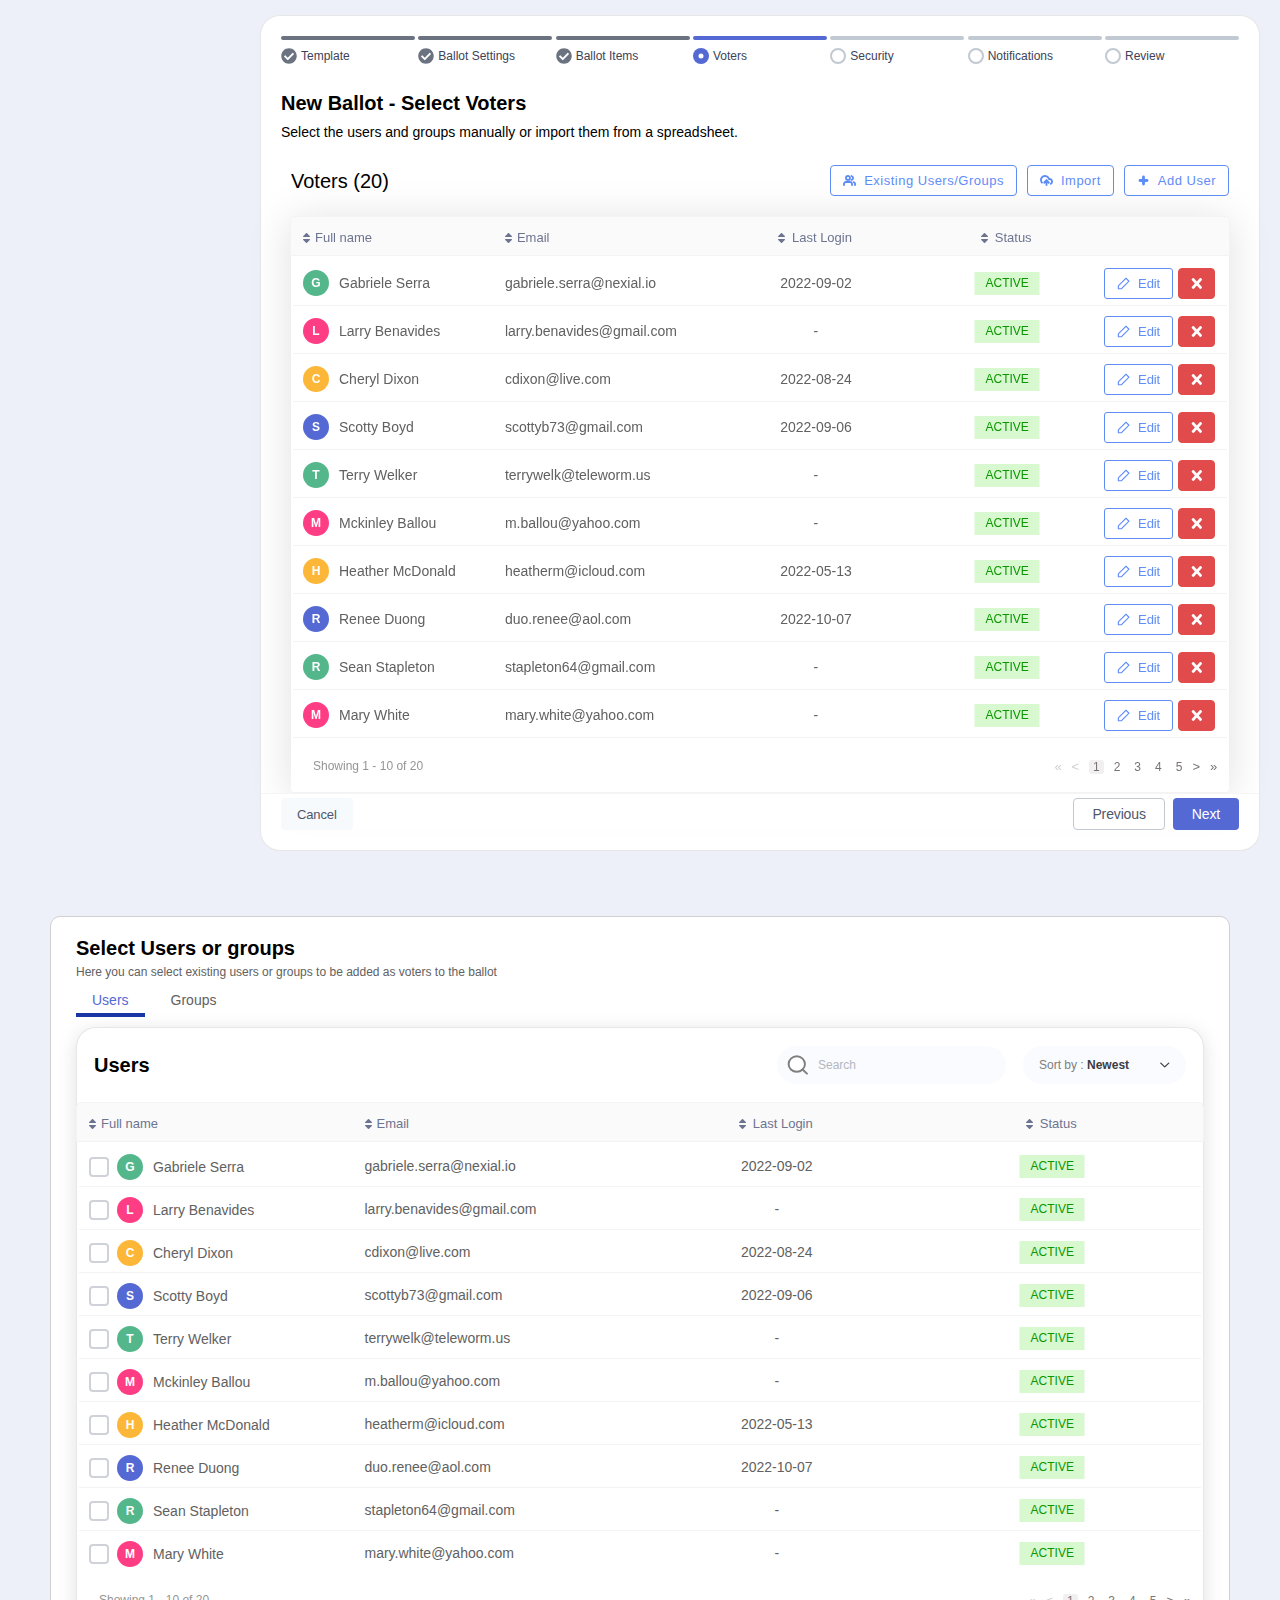
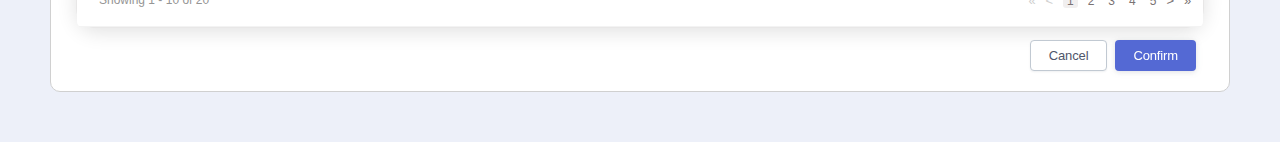
==== commit 3a32b59b: "rgggfgffgffgf" ====
--- a/add.html
+++ b/add.html
@@ -20,48 +20,47 @@
     <section class="intro">
       <div class="intro__inner">
         <div class="intro__inner-header">
-          <h4>
+          <a  href="#" class="checked">
             <svg>
               <use xlink:href="#check"></use>
             </svg>
             Template
 
-          </h4>
-          <h4>
+          </a>
+          <a  href="#" class="checked">
             <svg>
               <use xlink:href="#check"></use>
             </svg>
             Ballot Settings
 
-          </h4>
-          <h4>
+          </a>
+          <a  href="#" class="checked">
             <svg>
               <use xlink:href="#check"></use>
             </svg>
             Ballot Items
-          </h4>
-          <h4 class="active">
+          </a>
+          <a  href="#" class="active">
             <span>
             </span>
             Voters
-          </h4>
-          <h4>
+          </a>
+          <a href="#" > 
             <span>
             </span>
             Security
-
-          </h4>
-          <h4>
+          </a>
+          <a href="#" > 
             <span>
             </span>
             Notifications
 
-          </h4>
-          <h4>
+          </a>
+          <a href="#">  
             <span>
             </span>
             Review
-          </h4>
+          </a>
         </div>
         <div class="intro__inner-info">
           <h2>
@@ -604,14 +603,14 @@
           </p>
         </div>
         <div class="UsersGroups__inner-tab">
-          <p class="active">
+          <p class="active tabBtn" data-tab="#tab-1">
             Users
           </p>
-          <p>
+          <p class="tabBtn" data-tab="#tab-2">
             Groups
           </p>
         </div>
-        <div class="users">
+        <div class="users active tabEvent" id="tab-1">
           <div class="list">
             <div class="list__tools">
               <h2 class="strong">
@@ -678,21 +677,19 @@
                   <td>
                     <div class="checkbox__wrapper">
                       <div class="checkbox table">
-                        <input type="checkbox" id="check-1">
-                        <span>
-                          <img src="images/icons/tick.png" alt="">
-                        </span>
-                      </div>
-                      <label for="check-1">
-                        <h5>
-                          <p>
-                            <span>
-                              G
-                            </span>
-                          </p>
-                          Gabriele Serra
-                        </h5>
-                      </label>
+                        <input type="checkbox">
+                        <span>
+                          <img src="images/icons/tick.png" alt="">
+                        </span>
+                      </div>
+                      <h5>
+                        <p>
+                          <span>
+                            G
+                          </span>
+                        </p>
+                        Gabriele Serra
+                      </h5>
                     </div>
                   </td>
                   <td>
@@ -713,21 +710,19 @@
                   <td>
                     <div class="checkbox__wrapper">
                       <div class="checkbox table">
-                        <input type="checkbox" id="check-3">
-                        <span>
-                          <img src="images/icons/tick.png" alt="">
-                        </span>
-                      </div>
-                      <label for="check-3">
-                        <h5>
-                          <p class="red">
-                            <span>
-                              L
-                            </span>
-                          </p>
-                          Larry Benavides
-                        </h5>
-                      </label>
+                        <input type="checkbox">
+                        <span>
+                          <img src="images/icons/tick.png" alt="">
+                        </span>
+                      </div>
+                      <h5>
+                        <p class="red">
+                          <span>
+                            L
+                          </span>
+                        </p>
+                        Larry Benavides
+                      </h5>
                     </div>
                   </td>
                   <td>
@@ -748,21 +743,19 @@
                   <td>
                     <div class="checkbox__wrapper">
                       <div class="checkbox table">
-                        <input type="checkbox" id="check-4">
-                        <span>
-                          <img src="images/icons/tick.png" alt="">
-                        </span>
-                      </div>
-                      <label for="check-4">
-                        <h5>
-                          <p class="yellow">
-                            <span>
-                              C
-                            </span>
-                          </p>
-                          Cheryl Dixon
-                        </h5>
-                      </label>
+                        <input type="checkbox">
+                        <span>
+                          <img src="images/icons/tick.png" alt="">
+                        </span>
+                      </div>
+                      <h5>
+                        <p class="yellow">
+                          <span>
+                            C
+                          </span>
+                        </p>
+                        Cheryl Dixon
+                      </h5>
                     </div>
                   </td>
                   <td>
@@ -783,21 +776,19 @@
                   <td>
                     <div class="checkbox__wrapper">
                       <div class="checkbox table">
-                        <input type="checkbox" id="check-5">
-                        <span>
-                          <img src="images/icons/tick.png" alt="">
-                        </span>
-                      </div>
-                      <label for="check-5">
-                        <h5>
-                          <p class="blue">
-                            <span>
-                              S
-                            </span>
-                          </p>
-                          Scotty Boyd
-                        </h5>
-                      </label>
+                        <input type="checkbox">
+                        <span>
+                          <img src="images/icons/tick.png" alt="">
+                        </span>
+                      </div>
+                      <h5>
+                        <p class="blue">
+                          <span>
+                            S
+                          </span>
+                        </p>
+                        Scotty Boyd
+                      </h5>
                     </div>
                   </td>
                   <td>
@@ -818,21 +809,19 @@
                   <td>
                     <div class="checkbox__wrapper">
                       <div class="checkbox table">
-                        <input type="checkbox" id="check-6">
-                        <span>
-                          <img src="images/icons/tick.png" alt="">
-                        </span>
-                      </div>
-                      <label for="check-6">
-                        <h5>
-                          <p class="green">
-                            <span>
-                              T
-                            </span>
-                          </p>
-                          Terry Welker
-                        </h5>
-                      </label>
+                        <input type="checkbox">
+                        <span>
+                          <img src="images/icons/tick.png" alt="">
+                        </span>
+                      </div>
+                      <h5>
+                        <p class="green">
+                          <span>
+                            T
+                          </span>
+                        </p>
+                        Terry Welker
+                      </h5>
                     </div>
                   </td>
                   <td>
@@ -853,21 +842,19 @@
                   <td>
                     <div class="checkbox__wrapper">
                       <div class="checkbox table">
-                        <input type="checkbox" id="check-7">
-                        <span>
-                          <img src="images/icons/tick.png" alt="">
-                        </span>
-                      </div>
-                      <label for="check-7">
-                        <h5>
-                          <p class="red">
-                            <span>
-                              M
-                            </span>
-                          </p>
-                          Mckinley Ballou
-                        </h5>
-                      </label>
+                        <input type="checkbox">
+                        <span>
+                          <img src="images/icons/tick.png" alt="">
+                        </span>
+                      </div>
+                      <h5>
+                        <p class="red">
+                          <span>
+                            M
+                          </span>
+                        </p>
+                        Mckinley Ballou
+                      </h5>
                     </div>
                   </td>
                   <td>
@@ -888,21 +875,19 @@
                   <td>
                     <div class="checkbox__wrapper">
                       <div class="checkbox table">
-                        <input type="checkbox" id="check-8">
-                        <span>
-                          <img src="images/icons/tick.png" alt="">
-                        </span>
-                      </div>
-                      <label for="check-8">
-                        <h5>
-                          <p class="yellow">
-                            <span>
-                              H
-                            </span>
-                          </p>
-                          Heather McDonald
-                        </h5>
-                      </label>
+                        <input type="checkbox">
+                        <span>
+                          <img src="images/icons/tick.png" alt="">
+                        </span>
+                      </div>
+                      <h5>
+                        <p class="yellow">
+                          <span>
+                            H
+                          </span>
+                        </p>
+                        Heather McDonald
+                      </h5>
                     </div>
                   </td>
                   <td>
@@ -923,21 +908,19 @@
                   <td>
                     <div class="checkbox__wrapper">
                       <div class="checkbox table">
-                        <input type="checkbox" id="check-9">
-                        <span>
-                          <img src="images/icons/tick.png" alt="">
-                        </span>
-                      </div>
-                      <label for="check-9">
-                        <h5>
-                          <p class="blue">
-                            <span>
-                              R
-                            </span>
-                          </p>
-                          Renee Duong
-                        </h5>
-                      </label>
+                        <input type="checkbox">
+                        <span>
+                          <img src="images/icons/tick.png" alt="">
+                        </span>
+                      </div>
+                      <h5>
+                        <p class="blue">
+                          <span>
+                            R
+                          </span>
+                        </p>
+                        Renee Duong
+                      </h5>
                     </div>
                   </td>
                   <td>
@@ -958,21 +941,19 @@
                   <td>
                     <div class="checkbox__wrapper">
                       <div class="checkbox table">
-                        <input type="checkbox" id="check-10">
-                        <span>
-                          <img src="images/icons/tick.png" alt="">
-                        </span>
-                      </div>
-                      <label for="check-10">
-                        <h5>
-                          <p class="green">
-                            <span>
-                              R
-                            </span>
-                          </p>
-                          Sean Stapleton
-                        </h5>
-                      </label>
+                        <input type="checkbox">
+                        <span>
+                          <img src=" images/icons/tick.png" alt="">
+                        </span>
+                      </div>
+                      <h5>
+                        <p class="green">
+                          <span>
+                            R
+                          </span>
+                        </p>
+                        Sean Stapleton
+                      </h5>
                     </div>
                   </td>
                   <td>
@@ -993,21 +974,19 @@
                   <td>
                     <div class="checkbox__wrapper">
                       <div class="checkbox table">
-                        <input type="checkbox" id="check-11">
-                        <span>
-                          <img src="images/icons/tick.png" alt="">
-                        </span>
-                      </div>
-                      <label for="check-11">
-                        <h5>
-                          <p class="red">
-                            <span>
-                              M
-                            </span>
-                          </p>
-                          Mary White
-                        </h5>
-                      </label>
+                        <input type="checkbox">
+                        <span>
+                          <img src="images/icons/tick.png" alt="">
+                        </span>
+                      </div>
+                      <h5>
+                        <p class="red">
+                          <span>
+                            M
+                          </span>
+                        </p>
+                        Mary White
+                      </h5>
                     </div>
                   </td>
                   <td>
@@ -1059,16 +1038,8 @@
               </tfoot>
             </table>
           </div>
-          <div class="buttons__row">
-            <button class="button cancel">
-              Cancel
-            </button>
-            <button class="button confirm">
-              Confirm
-            </button>
-          </div>
         </div>
-        <div class="groups">
+        <div class="groups tabEvent" id="tab-2">
           <div class="list">
             <div class="list__tools">
               <h2 class="strong">
@@ -1126,16 +1097,14 @@
                   <td>
                     <div class="checkbox__wrapper">
                       <div class="checkbox table">
-                        <input type="checkbox" id="check-21">
-                        <span>
-                          <img src="images/icons/tick.png" alt="">
-                        </span>
-                      </div>
-                      <label for="check-21">
-                        <h5>
-                          Hr
-                        </h5>
-                      </label>
+                        <input type="checkbox">
+                        <span>
+                          <img src="images/icons/tick.png" alt="">
+                        </span>
+                      </div>
+                      <h5>
+                        Hr
+                      </h5>
                     </div>
                   </td>
                   <td>
@@ -1154,16 +1123,14 @@
                   <td>
                     <div class="checkbox__wrapper">
                       <div class="checkbox table">
-                        <input type="checkbox" id="check-22">
-                        <span>
-                          <img src="images/icons/tick.png" alt="">
-                        </span>
-                      </div>
-                      <label for="check-22">
-                        <h5>
-                          PT Employees
-                        </h5>
-                      </label>
+                        <input type="checkbox">
+                        <span>
+                          <img src="images/icons/tick.png" alt="">
+                        </span>
+                      </div>
+                      <h5>
+                        PT Employees
+                      </h5>
                     </div>
                   </td>
                   <td>
@@ -1182,16 +1149,14 @@
                   <td>
                     <div class="checkbox__wrapper">
                       <div class="checkbox table">
-                        <input type="checkbox" id="check-23">
-                        <span>
-                          <img src="images/icons/tick.png" alt="">
-                        </span>
-                      </div>
-                      <label for="check-23">
-                        <h5>
-                          Board Members
-                        </h5>
-                      </label>
+                        <input type="checkbox">
+                        <span>
+                          <img src="images/icons/tick.png" alt="">
+                        </span>
+                      </div>
+                      <h5>
+                        Board Members
+                      </h5>
                     </div>
                   </td>
                   <td>
@@ -1210,16 +1175,14 @@
                   <td>
                     <div class="checkbox__wrapper">
                       <div class="checkbox table">
-                        <input type="checkbox" id="check-24">
-                        <span>
-                          <img src="images/icons/tick.png" alt="">
-                        </span>
-                      </div>
-                      <label for="check-24">
-                        <h5>
-                          Security
-                        </h5>
-                      </label>
+                        <input type="checkbox">
+                        <span>
+                          <img src="images/icons/tick.png" alt="">
+                        </span>
+                      </div>
+                      <h5>
+                        Security
+                      </h5>
                     </div>
                   </td>
                   <td>
@@ -1238,16 +1201,14 @@
                   <td>
                     <div class="checkbox__wrapper">
                       <div class="checkbox table">
-                        <input type="checkbox" id="check-25">
-                        <span>
-                          <img src="images/icons/tick.png" alt="">
-                        </span>
-                      </div>
-                      <label for="check-25">
-                        <h5>
-                          FR Employees
-                        </h5>
-                      </label>
+                        <input type="checkbox">
+                        <span>
+                          <img src="images/icons/tick.png" alt="">
+                        </span>
+                      </div>
+                      <h5>
+                        FR Employees
+                      </h5>
                     </div>
                   </td>
                   <td>
@@ -1266,16 +1227,14 @@
                   <td>
                     <div class="checkbox__wrapper">
                       <div class="checkbox table">
-                        <input type="checkbox" id="check-26">
-                        <span>
-                          <img src="images/icons/tick.png" alt="">
-                        </span>
-                      </div>
-                      <label for="check-26">
-                        <h5>
-                          IT Employees
-                        </h5>
-                      </label>
+                        <input type="checkbox">
+                        <span>
+                          <img src="images/icons/tick.png" alt="">
+                        </span>
+                      </div>
+                      <h5>
+                        IT Employees
+                      </h5>
                     </div>
                   </td>
                   <td>
@@ -1294,16 +1253,14 @@
                   <td>
                     <div class="checkbox__wrapper">
                       <div class="checkbox table">
-                        <input type="checkbox" id="check-27">
-                        <span>
-                          <img src="images/icons/tick.png" alt="">
-                        </span>
-                      </div>
-                      <label for="check-27">
-                        <h5>
-                          Tech
-                        </h5>
-                      </label>
+                        <input type="checkbox">
+                        <span>
+                          <img src="images/icons/tick.png" alt="">
+                        </span>
+                      </div>
+                      <h5>
+                        Tech
+                      </h5>
                     </div>
                   </td>
                   <td>
@@ -1322,16 +1279,14 @@
                   <td>
                     <div class="checkbox__wrapper">
                       <div class="checkbox table">
-                        <input type="checkbox" id="check-28">
-                        <span>
-                          <img src="images/icons/tick.png" alt="">
-                        </span>
-                      </div>
-                      <label for="check-28">
-                        <h5>
-                          Sales
-                        </h5>
-                      </label>
+                        <input type="checkbox">
+                        <span>
+                          <img src="images/icons/tick.png" alt="">
+                        </span>
+                      </div>
+                      <h5>
+                        Sales
+                      </h5>
                     </div>
                   </td>
                   <td>
@@ -1350,16 +1305,14 @@
                   <td>
                     <div class="checkbox__wrapper">
                       <div class="checkbox table">
-                        <input type="checkbox" id="check-29">
-                        <span>
-                          <img src="images/icons/tick.png" alt="">
-                        </span>
-                      </div>
-                      <label for="check-29">
-                        <h5>
-                          Marketing
-                        </h5>
-                      </label>
+                        <input type="checkbox">
+                        <span>
+                          <img src="images/icons/tick.png" alt="">
+                        </span>
+                      </div>
+                      <h5>
+                        Marketing
+                      </h5>
                     </div>
                   </td>
                   <td>
@@ -1378,16 +1331,14 @@
                   <td>
                     <div class="checkbox__wrapper">
                       <div class="checkbox table">
-                        <input type="checkbox" id="check-30">
-                        <span>
-                          <img src="images/icons/tick.png" alt="">
-                        </span>
-                      </div>
-                      <label for="check-30">
-                        <h5>
-                          Operations
-                        </h5>
-                      </label>
+                        <input type="checkbox">
+                        <span>
+                          <img src="images/icons/tick.png" alt="">
+                        </span>
+                      </div>
+                      <h5>
+                        Operations
+                      </h5>
                     </div>
                   </td>
                   <td>
@@ -1398,7 +1349,7 @@
                       <svg>
                         <use xlink:href="#users"></use>
                       </svg>
-                   0
+                      0
                     </h5>
                   </td>
                 </tr>
@@ -1437,14 +1388,15 @@
               </tfoot>
             </table>
           </div>
-          <div class="buttons__row">
-            <button class="button cancel">
-              Cancel
-            </button>
-            <button class="button confirm">
-              Confirm
-            </button>
-          </div>
+
+        </div>
+        <div class="buttons__row">
+          <button class="button cancel">
+            Cancel
+          </button>
+          <button class="button confirm">
+            Confirm
+          </button>
         </div>
       </div>
     </div>
@@ -1471,16 +1423,16 @@
         <g>
           <path
             d="M12.4583 11.8749V10.7916C12.458 10.3115 12.2982 9.84515 12.0041 9.46573C11.7099 9.08632 11.2981 8.81533 10.8333 8.69531"
-            stroke-width="2" stroke-linecap="round" stroke-linejoin="round" />
+            stroke-linecap="round" stroke-linejoin="round" />
           <path
             d="M9.20835 11.875V10.7917C9.20835 10.217 8.98008 9.66593 8.57375 9.2596C8.16742 8.85327 7.61632 8.625 7.04169 8.625H2.70835C2.13372 8.625 1.58262 8.85327 1.17629 9.2596C0.76996 9.66593 0.541687 10.217 0.541687 10.7917V11.875"
-            stroke-width="2" stroke-linecap="round" stroke-linejoin="round" />
+            stroke-linecap="round" stroke-linejoin="round" />
           <path
             d="M8.66669 2.19531C9.13274 2.31464 9.54583 2.58569 9.84082 2.96573C10.1358 3.34577 10.2959 3.81318 10.2959 4.29427C10.2959 4.77536 10.1358 5.24277 9.84082 5.62281C9.54583 6.00285 9.13274 6.2739 8.66669 6.39323"
-            stroke-width="2" stroke-linecap="round" stroke-linejoin="round" />
+            stroke-linecap="round" stroke-linejoin="round" />
           <path
             d="M4.87498 6.45833C6.0716 6.45833 7.04165 5.48828 7.04165 4.29167C7.04165 3.09505 6.0716 2.125 4.87498 2.125C3.67836 2.125 2.70831 3.09505 2.70831 4.29167C2.70831 5.48828 3.67836 6.45833 4.87498 6.45833Z"
-            stroke-width="2" stroke-linecap="round" stroke-linejoin="round" />
+            stroke-linecap="round" stroke-linejoin="round" />
         </g>
       </symbol>
       <symbol id="cloud" viewBox="0 0 13 14">
@@ -1534,7 +1486,39 @@
     <!-- js
     =========================================== -->
 
-    <!-- <script src="./js/main.js"></script> -->
+    <script>
+      const tabBtn = document.querySelectorAll(".tabBtn");
+      const tabEvent = document.querySelectorAll(".tabEvent");
+      tabBtn.forEach((e) => {
+        onTabClick(tabBtn, tabEvent, e);
+      });
+
+      function onTabClick(tabBtns, tabItems, item) {
+        item.addEventListener("click", function (e) {
+          let currentBtn = item;
+          let tabId = currentBtn.getAttribute("data-tab");
+          let currentTab = document.querySelector(tabId);
+          if (currentBtn.classList.contains("active")) {
+            console.log("now active");
+            const faq = currentBtn.parentElement.querySelector(".tabEvent");
+            if (faq) {
+              faq.classList.remove("active");
+              currentBtn.classList.remove("active");
+            }
+          } else if (!currentBtn.classList.contains("active")) {
+            tabBtns.forEach(function (item) {
+              item.classList.remove("active");
+            });
+
+            tabItems.forEach(function (item) {
+              item.classList.remove("active");
+            });
+            currentBtn.classList.add("active");
+            currentTab.classList.add("active");
+          }
+        });
+      }
+    </script>
 </body>
 
 </html>--- a/css/main.css
+++ b/css/main.css
@@ -368,8 +368,8 @@
   -webkit-box-align: center;
       -ms-flex-align: center;
           align-items: center;
-  -webkit-box-shadow: 0px 4px 10px 0px #C5C5C540;
-          box-shadow: 0px 4px 10px 0px #C5C5C540;
+  -webkit-box-shadow: 0px 4px 10px 0px rgba(197, 197, 197, 0.2509803922);
+          box-shadow: 0px 4px 10px 0px rgba(197, 197, 197, 0.2509803922);
   border: 1px solid #DEDEDE;
   padding: 10px 20px;
   border-radius: 10px;
@@ -590,8 +590,8 @@
   line-height: 18px;
   color: #2d3748;
   padding: 12px 13px;
-  -webkit-box-shadow: 0px 3.5px 5.5px 0px #0000000D;
-          box-shadow: 0px 3.5px 5.5px 0px #0000000D;
+  -webkit-box-shadow: 0px 3.5px 5.5px 0px rgba(0, 0, 0, 0.0509803922);
+          box-shadow: 0px 3.5px 5.5px 0px rgba(0, 0, 0, 0.0509803922);
   border: 1px solid #E9E9E9;
   border-radius: 8px;
   background-color: #fff;
@@ -648,6 +648,12 @@
   opacity: 0.8;
 }
 
+.intro {
+  width: calc(100% - 240px);
+  margin: 0 0 0 auto;
+  height: 100%;
+}
+
 .addUser {
   position: fixed;
   width: 100%;
@@ -852,7 +858,26 @@
   margin: 0;
 }
 
-h4 {
+.intro {
+  padding: 15px 20px;
+}
+.intro__inner {
+  background-color: #fff;
+  border: 1px solid rgba(138, 136, 136, 0.2);
+  border-radius: 20px;
+  padding: 20px;
+}
+.intro__inner-header {
+  display: -webkit-box;
+  display: -ms-flexbox;
+  display: flex;
+  -webkit-box-pack: justify;
+      -ms-flex-pack: justify;
+          justify-content: space-between;
+  margin-bottom: 28px;
+}
+.intro__inner-header a {
+  width: calc(14.2% - 2px);
   font-size: 12px;
   line-height: 16px;
   color: #3c4257;
@@ -862,14 +887,21 @@
   display: -webkit-box;
   display: -ms-flexbox;
   display: flex;
-}
-h4 svg {
+  cursor: pointer;
+  -webkit-transition: all 0.2s ease-in-out 0s;
+  transition: all 0.2s ease-in-out 0s;
+  -moz-transition: all 0.2s ease-in-out 0s;
+}
+.intro__inner-header a:hover {
+  opacity: 0.7;
+}
+.intro__inner-header a svg {
   width: 16px;
   height: 16px;
   fill: #6b7280;
   margin-right: 4px;
 }
-h4 span {
+.intro__inner-header a span {
   display: block;
   width: 16px;
   height: 16px;
@@ -878,7 +910,7 @@
   position: relative;
   border: 2px solid #c1c9d2;
 }
-h4 span::before {
+.intro__inner-header a span::before {
   display: none;
   content: "";
   width: 5px;
@@ -892,53 +924,29 @@
   z-index: 1;
   position: absolute;
 }
-h4::before {
+.intro__inner-header a::before {
   content: "";
   width: 100%;
   height: 4px;
   border-radius: 4px;
-  background-color: #6b7280;
+  background-color: #c1c9d2;
   position: absolute;
   top: 0;
   left: 0;
 }
-h4.active::before {
+.intro__inner-header a.checked::before {
+  background-color: #6b7280;
+}
+.intro__inner-header a.active::before {
   background-color: #5469d4;
 }
-h4.active span {
+.intro__inner-header a.active span {
   background-color: #5469d4;
   display: block;
   border: unset;
 }
-h4.active span::before {
+.intro__inner-header a.active span::before {
   display: block;
-}
-
-.intro {
-  padding: 15px 20px;
-  width: calc(100% - 220px);
-  margin: 0 0 0 auto;
-  height: 100%;
-}
-.intro__inner {
-  background-color: #fff;
-  border: 1px solid rgba(138, 136, 136, 0.2);
-  -webkit-backdrop-filter: blur(2px);
-          backdrop-filter: blur(2px);
-  border-radius: 20px;
-  padding: 20px;
-}
-.intro__inner-header {
-  display: -webkit-box;
-  display: -ms-flexbox;
-  display: flex;
-  -webkit-box-pack: justify;
-      -ms-flex-pack: justify;
-          justify-content: space-between;
-  margin-bottom: 20px;
-}
-.intro__inner-header h4 {
-  width: calc(14.2% - 2px);
 }
 .intro__inner-info {
   margin-bottom: 24px;
@@ -1007,6 +1015,7 @@
 }
 
 main {
+  max-width: 1370px;
   margin: 0 auto;
 }
 
@@ -1056,6 +1065,7 @@
 .list__tools-buttons .button.secondary svg {
   fill: transparent;
   stroke: #5f8df8;
+  stroke-width: 2px;
 }
 .list__tools-buttons .button.secondary:hover svg {
   stroke: #fff;
@@ -1143,7 +1153,7 @@
   border-radius: 5px;
 }
 table th {
-  padding: 13px 0 13px 0;
+  padding: 11px 0;
 }
 table th h5 {
   font-size: 13px;
@@ -1151,6 +1161,8 @@
   color: #6d7490;
   padding-left: 12px;
   position: relative;
+  font-weight: 400;
+  z-index: 2;
 }
 table th h5 span {
   width: 7px;
@@ -1189,7 +1201,6 @@
   background: #fafafb;
   border: 1px solid #f3f3f3;
   border-radius: 5px 5px 0px 0px;
-  z-index: -1;
 }
 table td {
   padding: 7.5px 0;
@@ -1203,7 +1214,9 @@
   -webkit-box-align: center;
       -ms-flex-align: center;
           align-items: center;
-  font-size: 15px;
+  font-size: 14px;
+  font-weight: 400;
+  line-height: 16px;
 }
 table td h5 p {
   margin-right: 10px;
@@ -1308,6 +1321,10 @@
 }
 table td .checkbox__wrapper label {
   cursor: pointer;
+}
+table td .checkbox__wrapper span img {
+  width: 10px;
+  height: 8px;
 }
 table tbody tr {
   position: relative;
@@ -1386,55 +1403,41 @@
   background-color: #f1efef;
 }
 
-.selectUser {
-  z-index: 7;
-  position: fixed;
-  width: 100%;
-  height: 100%;
-  background-color: rgba(0, 0, 0, 0.4);
-  display: none;
-  overflow-y: auto;
-}
-.selectUser.active {
-  display: block;
-}
-.selectUser.active .selectUser__inner {
-  -webkit-animation-name: fadeInUp;
-          animation-name: fadeInUp;
-  -webkit-animation-duration: 0.4s;
-          animation-duration: 0.4s;
-}
-.selectUser__inner {
+.UsersGroups {
   background-color: #fff;
   border: 1px solid #d0d0d0;
   border-radius: 10px;
-  margin: 50px auto;
-}
-.selectUser__inner-wrapper {
+  margin: 50px;
+}
+.UsersGroups__inner {
   padding: 20px 25px;
 }
-.selectUser__inner-info {
+.UsersGroups__inner-info {
   margin-bottom: 5px;
 }
-.selectUser__inner-info h2 {
+.UsersGroups__inner-info h2 {
   margin-bottom: 5px;
 }
-.selectUser__inner-info p {
+.UsersGroups__inner-info p {
   font-size: 12px;
 }
-.selectUser__inner-tab {
+.UsersGroups__inner-tab {
   display: -webkit-box;
   display: -ms-flexbox;
   display: flex;
   margin-bottom: 10px;
 }
-.selectUser__inner-tab p {
+.UsersGroups__inner-tab p {
   margin-right: 10px;
   padding: 6px 16px 8px;
   font-family: "Montserrat", sans-serif;
   position: relative;
-}
-.selectUser__inner-tab p:after {
+  cursor: pointer;
+  -webkit-transition: all 0.2s ease-in-out 0s;
+  transition: all 0.2s ease-in-out 0s;
+  -moz-transition: all 0.2s ease-in-out 0s;
+}
+.UsersGroups__inner-tab p:after {
   display: none;
   content: "";
   width: 100%;
@@ -1444,51 +1447,66 @@
   bottom: 0;
   left: 0;
 }
-.selectUser__inner-tab p.active {
+.UsersGroups__inner-tab p.active {
   color: #5469d4;
 }
-.selectUser__inner-tab p.active:after {
+.UsersGroups__inner-tab p.active:after {
   display: block;
 }
-.selectUser__inner .list {
+.UsersGroups__inner .list {
   background: #ffffff;
   border: 1px solid rgba(138, 136, 136, 0.2);
   -webkit-box-shadow: 0px 4px 20px rgba(0, 0, 0, 0.12);
           box-shadow: 0px 4px 20px rgba(0, 0, 0, 0.12);
   border-radius: 20px;
   margin-bottom: 12px;
-}
-.selectUser__inner .list__tools {
+  padding: unset;
+}
+.UsersGroups__inner .list__tools {
   margin: unset;
   padding: 18px 17px;
 }
-.selectUser__inner table {
+.UsersGroups__inner table {
   -webkit-box-shadow: unset;
           box-shadow: unset;
   -webkit-filter: unset;
           filter: unset;
 }
-.selectUser__inner .groups table td {
+.UsersGroups__inner .users {
+  display: none;
+}
+.UsersGroups__inner .users.active {
+  display: block;
+}
+.UsersGroups__inner .groups {
+  display: none;
+}
+.UsersGroups__inner .groups.active {
+  display: block;
+}
+.UsersGroups__inner .groups table td {
   width: 33.3%;
   color: #616161;
 }
-.selectUser__inner .groups table td h5.user {
+.UsersGroups__inner .groups table td h5.user {
   color: #5f8df8;
   -webkit-box-pack: center;
       -ms-flex-pack: center;
           justify-content: center;
-}
-.selectUser__inner .groups table td h5.user svg {
+  font-weight: 400;
+}
+.UsersGroups__inner .groups table td h5.user svg {
   stroke: #5f8df8;
   fill: #fff;
   width: 13px;
   height: 13px;
   margin-right: 3px;
-}
-.selectUser__inner .groups table td h5.user.empty {
+  stroke-width: 1px;
+}
+.UsersGroups__inner .groups table td h5.user.empty {
   color: #616161;
 }
-.selectUser__inner .groups table td h5.user.empty svg {
+.UsersGroups__inner .groups table td h5.user.empty svg {
   stroke: #616161;
 }
 
@@ -1523,15 +1541,7 @@
           filter: drop-shadow(0px 1px 2px rgba(55, 65, 81, 0.06)) drop-shadow(0px 1px 3px rgba(55, 65, 81, 0.1));
 }
 
-@media (max-width: 1180px) {
-  .intro {
-    width: 100%;
-    padding: 10px;
-  }
-  .intro__inner {
-    padding-left: 50px;
-  }
-
+@media (max-width: 1024px) {
   .sidebar {
     -webkit-transform: translateX(-100%);
             transform: translateX(-100%);
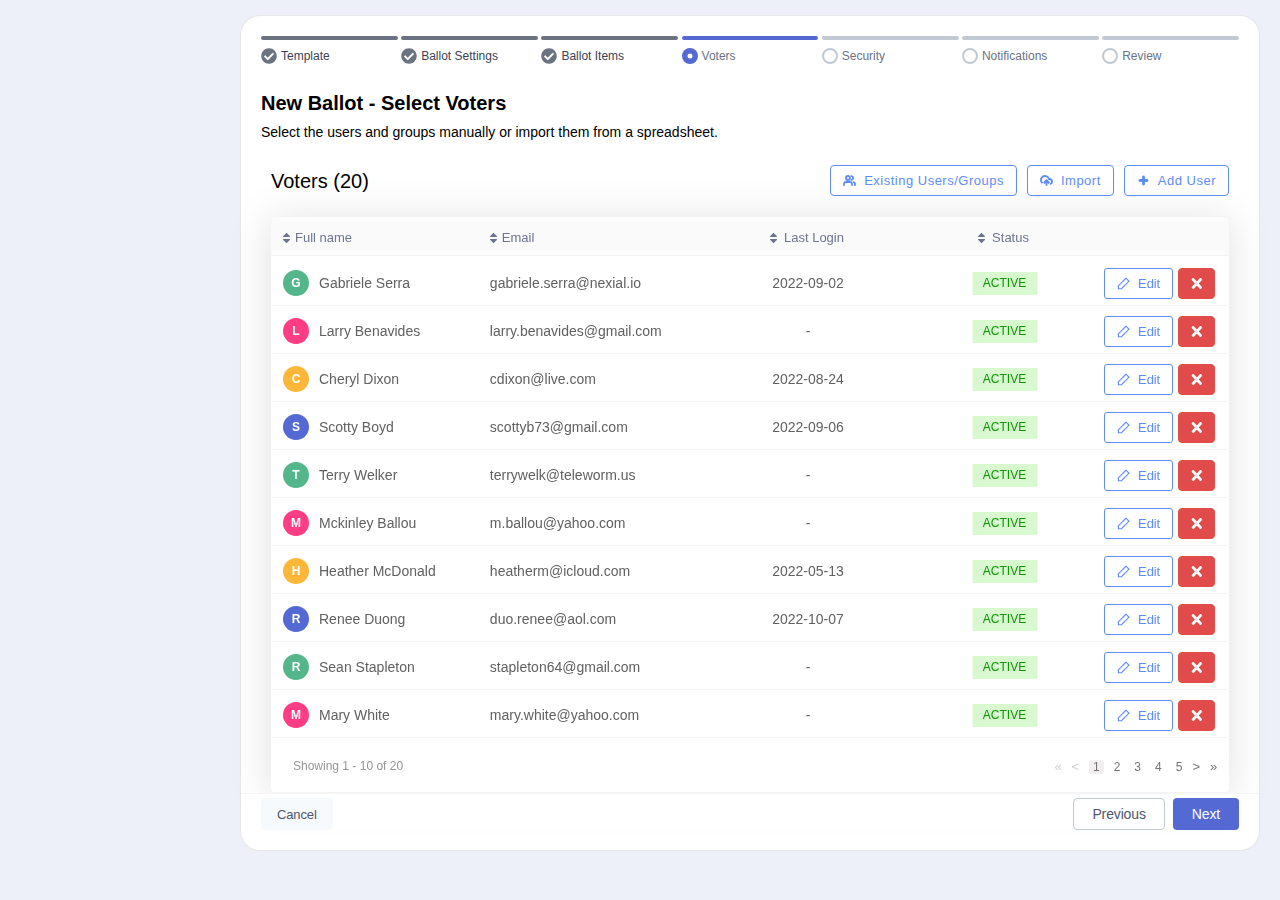
==== commit 27abecc5: "sadsa" ====
--- a/add.html
+++ b/add.html
@@ -592,818 +592,820 @@
     </section>
 
 
-    <div class="UsersGroups">
-      <div class="UsersGroups__inner">
-        <div class="UsersGroups__inner-info">
-          <h2>
-            Select Users or groups
-          </h2>
-          <p>
-            Here you can select existing users or groups to be added as voters to the ballot
-          </p>
-        </div>
-        <div class="UsersGroups__inner-tab">
-          <p class="active tabBtn" data-tab="#tab-1">
-            Users
-          </p>
-          <p class="tabBtn" data-tab="#tab-2">
-            Groups
-          </p>
-        </div>
-        <div class="users active tabEvent" id="tab-1">
-          <div class="list">
-            <div class="list__tools">
-              <h2 class="strong">
-                Users
-              </h2>
-              <div class="list__tools-buttons">
-                <div class="searchButton">
-                  <svg>
-                    <use xlink:href="#search"></use>
-                  </svg>
-                  <input type="text" placeholder="Search">
-                </div>
-                <div class="selectButton">
-                  <svg>
-                    <use xlink:href="#arrowBottom"></use>
-                  </svg>
-                  <p class="sm">
-                    Sort by : <strong> Newest</strong>
-                  </p>
+    
+
+
+
+    <div class="selectUser" id="selectUser">
+      <form action="" class="selectUser__inner">
+        <div class="selectUser__inner-wrapper">
+          <div class="selectUser__inner-info">
+            <h2>
+              Select Users or groups
+            </h2>
+            <p>
+              Here you can select existing users or groups to be added as voters to the ballot
+            </p>
+          </div>
+          <div class="selectUser__inner-tab">
+            <p class="active tabBtn" data-tab="#tab-1">
+              Users
+            </p>
+            <p class="tabBtn" data-tab="#tab-2">
+              Groups
+            </p>
+          </div>
+          <div class="users active tabEvent" id="tab-1">
+            <div class="list">
+              <div class="list__tools">
+                <h2 class="strong">
+                  Users
+                </h2>
+                <div class="list__tools-buttons">
+                  <div class="searchButton">
+                    <svg>
+                      <use xlink:href="#search"></use>
+                    </svg>
+                    <input type="text" placeholder="Search">
+                  </div>
+                  <div class="selectButton">
+                    <svg>
+                      <use xlink:href="#arrowBottom"></use>
+                    </svg>
+                    <p class="sm">
+                      Sort by : <strong> Newest</strong>
+                    </p>
+                  </div>
                 </div>
               </div>
-            </div>
-            <table>
-              <thead>
-                <th>
-                  <h5>
-                    <span>
-                      <img src="images/icons/chevron-top.png" alt="">
-                      <img src="images/icons/chevron-bottom.png" alt="">
-                    </span>
-                    Full name
-                  </h5>
-                </th>
-                <th>
-                  <h5>
-                    <span>
-                      <img src="images/icons/chevron-top.png" alt="">
-                      <img src="images/icons/chevron-bottom.png" alt="">
-                    </span>
-                    Email
-                  </h5>
-                </th>
-                <th>
-                  <h5 class="center">
-                    <span>
-                      <img src="images/icons/chevron-top.png" alt="">
-                      <img src="images/icons/chevron-bottom.png" alt="">
-                    </span>
-                    Last Login
-                  </h5>
-                </th>
-                <th>
-                  <h5 class="center">
-                    <span>
-                      <img src="images/icons/chevron-top.png" alt="">
-                      <img src="images/icons/chevron-bottom.png" alt="">
-                    </span>
-                    Status
-                  </h5>
-                </th>
-              </thead>
-              <tbody>
-                <tr>
+              <table>
+                <thead>
+                  <th>
+                    <h5>
+                      <span>
+                        <img src="images/icons/chevron-top.png" alt="">
+                        <img src="images/icons/chevron-bottom.png" alt="">
+                      </span>
+                      Full name
+                    </h5>
+                  </th>
+                  <th>
+                    <h5>
+                      <span>
+                        <img src="images/icons/chevron-top.png" alt="">
+                        <img src="images/icons/chevron-bottom.png" alt="">
+                      </span>
+                      Email
+                    </h5>
+                  </th>
+                  <th>
+                    <h5 class="center">
+                      <span>
+                        <img src="images/icons/chevron-top.png" alt="">
+                        <img src="images/icons/chevron-bottom.png" alt="">
+                      </span>
+                      Last Login
+                    </h5>
+                  </th>
+                  <th>
+                    <h5 class="center">
+                      <span>
+                        <img src="images/icons/chevron-top.png" alt="">
+                        <img src="images/icons/chevron-bottom.png" alt="">
+                      </span>
+                      Status
+                    </h5>
+                  </th>
+                </thead>
+                <tbody>
+                  <tr>
+                    <td>
+                      <div class="checkbox__wrapper">
+                        <div class="checkbox table">
+                          <input type="checkbox">
+                          <span>
+                            <img src="images/icons/tick.png" alt="">
+                          </span>
+                        </div>
+                        <h5>
+                          <p>
+                            <span>
+                              G
+                            </span>
+                          </p>
+                          Gabriele Serra
+                        </h5>
+                      </div>
+                    </td>
+                    <td>
+                      <a href="#">gabriele.serra@nexial.io</a>
+                    </td>
+                    <td class="center">
+                      2022-09-02
+                    </td>
+                    <td class="center">
+                      <h6>
+                        <span>
+                          ACTIVE
+                        </span>
+                      </h6>
+                    </td>
+                  </tr>
+                  <tr>
+                    <td>
+                      <div class="checkbox__wrapper">
+                        <div class="checkbox table">
+                          <input type="checkbox">
+                          <span>
+                            <img src="images/icons/tick.png" alt="">
+                          </span>
+                        </div>
+                        <h5>
+                          <p class="red">
+                            <span>
+                              L
+                            </span>
+                          </p>
+                          Larry Benavides
+                        </h5>
+                      </div>
+                    </td>
+                    <td>
+                      <a href="#">larry.benavides@gmail.com</a>
+                    </td>
+                    <td class="center">
+                      -
+                    </td>
+                    <td class="center">
+                      <h6>
+                        <span>
+                          ACTIVE
+                        </span>
+                      </h6>
+                    </td>
+                  </tr>
+                  <tr>
+                    <td>
+                      <div class="checkbox__wrapper">
+                        <div class="checkbox table">
+                          <input type="checkbox">
+                          <span>
+                            <img src="images/icons/tick.png" alt="">
+                          </span>
+                        </div>
+                        <h5>
+                          <p class="yellow">
+                            <span>
+                              C
+                            </span>
+                          </p>
+                          Cheryl Dixon
+                        </h5>
+                      </div>
+                    </td>
+                    <td>
+                      <a href="#">cdixon@live.com</a>
+                    </td>
+                    <td class="center">
+                      2022-08-24
+                    </td>
+                    <td class="center">
+                      <h6>
+                        <span>
+                          ACTIVE
+                        </span>
+                      </h6>
+                    </td>
+                  </tr>
+                  <tr>
+                    <td>
+                      <div class="checkbox__wrapper">
+                        <div class="checkbox table">
+                          <input type="checkbox">
+                          <span>
+                            <img src="images/icons/tick.png" alt="">
+                          </span>
+                        </div>
+                        <h5>
+                          <p class="blue">
+                            <span>
+                              S
+                            </span>
+                          </p>
+                          Scotty Boyd
+                        </h5>
+                      </div>
+                    </td>
+                    <td>
+                      <a href="#">scottyb73@gmail.com</a>
+                    </td>
+                    <td class="center">
+                      2022-09-06
+                    </td>
+                    <td class="center">
+                      <h6>
+                        <span>
+                          ACTIVE
+                        </span>
+                      </h6>
+                    </td>
+                  </tr>
+                  <tr>
+                    <td>
+                      <div class="checkbox__wrapper">
+                        <div class="checkbox table">
+                          <input type="checkbox">
+                          <span>
+                            <img src="images/icons/tick.png" alt="">
+                          </span>
+                        </div>
+                        <h5>
+                          <p class="green">
+                            <span>
+                              T
+                            </span>
+                          </p>
+                          Terry Welker
+                        </h5>
+                      </div>
+                    </td>
+                    <td>
+                      <a href="#">terrywelk@teleworm.us</a>
+                    </td>
+                    <td class="center">
+                      -
+                    </td>
+                    <td class="center">
+                      <h6>
+                        <span>
+                          ACTIVE
+                        </span>
+                      </h6>
+                    </td>
+                  </tr>
+                  <tr>
+                    <td>
+                      <div class="checkbox__wrapper">
+                        <div class="checkbox table">
+                          <input type="checkbox">
+                          <span>
+                            <img src="images/icons/tick.png" alt="">
+                          </span>
+                        </div>
+                        <h5>
+                          <p class="red">
+                            <span>
+                              M
+                            </span>
+                          </p>
+                          Mckinley Ballou
+                        </h5>
+                      </div>
+                    </td>
+                    <td>
+                      <a href="#">m.ballou@yahoo.com</a>
+                    </td>
+                    <td class="center">
+                      -
+                    </td>
+                    <td class="center">
+                      <h6>
+                        <span>
+                          ACTIVE
+                        </span>
+                      </h6>
+                    </td>
+                  </tr>
+                  <tr>
+                    <td>
+                      <div class="checkbox__wrapper">
+                        <div class="checkbox table">
+                          <input type="checkbox">
+                          <span>
+                            <img src="images/icons/tick.png" alt="">
+                          </span>
+                        </div>
+                        <h5>
+                          <p class="yellow">
+                            <span>
+                              H
+                            </span>
+                          </p>
+                          Heather McDonald
+                        </h5>
+                      </div>
+                    </td>
+                    <td>
+                      <a href="#">heatherm@icloud.com</a>
+                    </td>
+                    <td class="center">
+                      2022-05-13
+                    </td>
+                    <td class="center">
+                      <h6>
+                        <span>
+                          ACTIVE
+                        </span>
+                      </h6>
+                    </td>
+                  </tr>
+                  <tr>
+                    <td>
+                      <div class="checkbox__wrapper">
+                        <div class="checkbox table">
+                          <input type="checkbox">
+                          <span>
+                            <img src="images/icons/tick.png" alt="">
+                          </span>
+                        </div>
+                        <h5>
+                          <p class="blue">
+                            <span>
+                              R
+                            </span>
+                          </p>
+                          Renee Duong
+                        </h5>
+                      </div>
+                    </td>
+                    <td>
+                      <a href="#">duo.renee@aol.com</a>
+                    </td>
+                    <td class="center">
+                      2022-10-07
+                    </td>
+                    <td class="center">
+                      <h6>
+                        <span>
+                          ACTIVE
+                        </span>
+                      </h6>
+                    </td>
+                  </tr>
+                  <tr>
+                    <td>
+                      <div class="checkbox__wrapper">
+                        <div class="checkbox table">
+                          <input type="checkbox">
+                          <span>
+                            <img src=" images/icons/tick.png" alt="">
+                          </span>
+                        </div>
+                        <h5>
+                          <p class="green">
+                            <span>
+                              R
+                            </span>
+                          </p>
+                          Sean Stapleton
+                        </h5>
+                      </div>
+                    </td>
+                    <td>
+                      <a href="#">stapleton64@gmail.com</a>
+                    </td>
+                    <td class="center">
+                      -
+                    </td>
+                    <td class="center">
+                      <h6>
+                        <span>
+                          ACTIVE
+                        </span>
+                      </h6>
+                    </td>
+                  </tr>
+                  <tr>
+                    <td>
+                      <div class="checkbox__wrapper">
+                        <div class="checkbox table">
+                          <input type="checkbox">
+                          <span>
+                            <img src="images/icons/tick.png" alt="">
+                          </span>
+                        </div>
+                        <h5>
+                          <p class="red">
+                            <span>
+                              M
+                            </span>
+                          </p>
+                          Mary White
+                        </h5>
+                      </div>
+                    </td>
+                    <td>
+                      <a href="#">mary.white@yahoo.com</a>
+                    </td>
+                    <td class="center">
+                      -
+                    </td>
+                    <td class="center">
+                      <h6>
+                        <span>
+                          ACTIVE
+                        </span>
+                      </h6>
+                    </td>
+                  </tr>
+                </tbody>
+                <tfoot>
                   <td>
-                    <div class="checkbox__wrapper">
-                      <div class="checkbox table">
-                        <input type="checkbox">
-                        <span>
-                          <img src="images/icons/tick.png" alt="">
-                        </span>
-                      </div>
-                      <h5>
-                        <p>
-                          <span>
-                            G
-                          </span>
-                        </p>
-                        Gabriele Serra
-                      </h5>
+                    Showing 1 - 10 of 20
+                    <div class="pagination">
+                      <button class="button">
+                        «
+                      </button>
+                      <button class="button">
+                        < </button> <a href="#" class="active">
+                          1
+                          </a>
+                          <a href="#">
+                            2
+                          </a>
+                          <a href="#">
+                            3
+                          </a>
+                          <a href="#">
+                            4
+                          </a>
+                          <a href="#">
+                            5
+                          </a>
+                          <button class="button active">
+                            >
+                          </button>
+                          <button class="button active">
+                            »
+                          </button>
                     </div>
                   </td>
+                </tfoot>
+              </table>
+            </div>
+          </div>
+          <div class="groups tabEvent" id="tab-2">
+            <div class="list">
+              <div class="list__tools">
+                <h2 class="strong">
+                  Groups
+                </h2>
+                <div class="list__tools-buttons">
+                  <div class="searchButton">
+                    <svg>
+                      <use xlink:href="#search"></use>
+                    </svg>
+                    <input type="text" placeholder="Search">
+                  </div>
+                  <div class="selectButton">
+                    <svg>
+                      <use xlink:href="#arrowBottom"></use>
+                    </svg>
+                    <p class="sm">
+                      Sort by : <strong> Newest</strong>
+                    </p>
+                  </div>
+                </div>
+              </div>
+              <table>
+                <thead>
+                  <th>
+                    <h5>
+                      <span>
+                        <img src="images/icons/chevron-top.png" alt="">
+                        <img src="images/icons/chevron-bottom.png" alt="">
+                      </span>
+                      Name
+                    </h5>
+                  </th>
+                  <th>
+                    <h5>
+                      <span>
+                        <img src="images/icons/chevron-top.png" alt="">
+                        <img src="images/icons/chevron-bottom.png" alt="">
+                      </span>
+                      Description
+                    </h5>
+                  </th>
+                  <th>
+                    <h5 class="center">
+                      <span>
+                        <img src="images/icons/chevron-top.png" alt="">
+                        <img src="images/icons/chevron-bottom.png" alt="">
+                      </span>
+                      Users in group
+                    </h5>
+                  </th>
+                </thead>
+                <tbody>
+                  <tr>
+                    <td>
+                      <div class="checkbox__wrapper">
+                        <div class="checkbox table">
+                          <input type="checkbox">
+                          <span>
+                            <img src="images/icons/tick.png" alt="">
+                          </span>
+                        </div>
+                        <h5>
+                          Hr
+                        </h5>
+                      </div>
+                    </td>
+                    <td>
+                      Employees of HR Department
+                    </td>
+                    <td class="center">
+                      <h5 class="user">
+                        <svg>
+                          <use xlink:href="#users"></use>
+                        </svg>
+                        15
+                      </h5>
+                    </td>
+                  </tr>
+                  <tr>
+                    <td>
+                      <div class="checkbox__wrapper">
+                        <div class="checkbox table">
+                          <input type="checkbox">
+                          <span>
+                            <img src="images/icons/tick.png" alt="">
+                          </span>
+                        </div>
+                        <h5>
+                          PT Employees
+                        </h5>
+                      </div>
+                    </td>
+                    <td>
+                      All Employees hired in PT
+                    </td>
+                    <td class="center">
+                      <h5 class="user">
+                        <svg>
+                          <use xlink:href="#users"></use>
+                        </svg>
+                        412
+                      </h5>
+                    </td>
+                  </tr>
+                  <tr>
+                    <td>
+                      <div class="checkbox__wrapper">
+                        <div class="checkbox table">
+                          <input type="checkbox">
+                          <span>
+                            <img src="images/icons/tick.png" alt="">
+                          </span>
+                        </div>
+                        <h5>
+                          Board Members
+                        </h5>
+                      </div>
+                    </td>
+                    <td>
+                      All board members
+                    </td>
+                    <td class="center">
+                      <h5 class="user">
+                        <svg>
+                          <use xlink:href="#users"></use>
+                        </svg>
+                        75
+                      </h5>
+                    </td>
+                  </tr>
+                  <tr>
+                    <td>
+                      <div class="checkbox__wrapper">
+                        <div class="checkbox table">
+                          <input type="checkbox">
+                          <span>
+                            <img src="images/icons/tick.png" alt="">
+                          </span>
+                        </div>
+                        <h5>
+                          Security
+                        </h5>
+                      </div>
+                    </td>
+                    <td>
+                      Employees involved in security
+                    </td>
+                    <td class="center">
+                      <h5 class="user">
+                        <svg>
+                          <use xlink:href="#users"></use>
+                        </svg>
+                        31
+                      </h5>
+                    </td>
+                  </tr>
+                  <tr>
+                    <td>
+                      <div class="checkbox__wrapper">
+                        <div class="checkbox table">
+                          <input type="checkbox">
+                          <span>
+                            <img src="images/icons/tick.png" alt="">
+                          </span>
+                        </div>
+                        <h5>
+                          FR Employees
+                        </h5>
+                      </div>
+                    </td>
+                    <td>
+                      All Employess hired in PT
+                    </td>
+                    <td class="center">
+                      <h5 class="user">
+                        <svg>
+                          <use xlink:href="#users"></use>
+                        </svg>
+                        325
+                      </h5>
+                    </td>
+                  </tr>
+                  <tr>
+                    <td>
+                      <div class="checkbox__wrapper">
+                        <div class="checkbox table">
+                          <input type="checkbox">
+                          <span>
+                            <img src="images/icons/tick.png" alt="">
+                          </span>
+                        </div>
+                        <h5>
+                          IT Employees
+                        </h5>
+                      </div>
+                    </td>
+                    <td>
+                      All Employees in IT
+                    </td>
+                    <td class="center">
+                      <h5 class="user">
+                        <svg>
+                          <use xlink:href="#users"></use>
+                        </svg>
+                        154
+                      </h5>
+                    </td>
+                  </tr>
+                  <tr>
+                    <td>
+                      <div class="checkbox__wrapper">
+                        <div class="checkbox table">
+                          <input type="checkbox">
+                          <span>
+                            <img src="images/icons/tick.png" alt="">
+                          </span>
+                        </div>
+                        <h5>
+                          Tech
+                        </h5>
+                      </div>
+                    </td>
+                    <td>
+                      Tech employees
+                    </td>
+                    <td class="center">
+                      <h5 class="user">
+                        <svg>
+                          <use xlink:href="#users"></use>
+                        </svg>
+                        91
+                      </h5>
+                    </td>
+                  </tr>
+                  <tr>
+                    <td>
+                      <div class="checkbox__wrapper">
+                        <div class="checkbox table">
+                          <input type="checkbox">
+                          <span>
+                            <img src="images/icons/tick.png" alt="">
+                          </span>
+                        </div>
+                        <h5>
+                          Sales
+                        </h5>
+                      </div>
+                    </td>
+                    <td>
+                      Sales Employees
+                    </td>
+                    <td class="center">
+                      <h5 class="user">
+                        <svg>
+                          <use xlink:href="#users"></use>
+                        </svg>
+                        32
+                      </h5>
+                    </td>
+                  </tr>
+                  <tr>
+                    <td>
+                      <div class="checkbox__wrapper">
+                        <div class="checkbox table">
+                          <input type="checkbox">
+                          <span>
+                            <img src="images/icons/tick.png" alt="">
+                          </span>
+                        </div>
+                        <h5>
+                          Marketing
+                        </h5>
+                      </div>
+                    </td>
+                    <td>
+                      Marketing Employees
+                    </td>
+                    <td class="center">
+                      <h5 class="user">
+                        <svg>
+                          <use xlink:href="#users"></use>
+                        </svg>
+                        15
+                      </h5>
+                    </td>
+                  </tr>
+                  <tr>
+                    <td>
+                      <div class="checkbox__wrapper">
+                        <div class="checkbox table">
+                          <input type="checkbox">
+                          <span>
+                            <img src="images/icons/tick.png" alt="">
+                          </span>
+                        </div>
+                        <h5>
+                          Operations
+                        </h5>
+                      </div>
+                    </td>
+                    <td>
+                      Operations Employees
+                    </td>
+                    <td class="center">
+                      <h5 class="user empty">
+                        <svg>
+                          <use xlink:href="#users"></use>
+                        </svg>
+                        0
+                      </h5>
+                    </td>
+                  </tr>
+                </tbody>
+                <tfoot>
                   <td>
-                    <a href="#">gabriele.serra@nexial.io</a>
-                  </td>
-                  <td class="center">
-                    2022-09-02
-                  </td>
-                  <td class="center">
-                    <h6>
-                      <span>
-                        ACTIVE
-                      </span>
-                    </h6>
-                  </td>
-                </tr>
-                <tr>
-                  <td>
-                    <div class="checkbox__wrapper">
-                      <div class="checkbox table">
-                        <input type="checkbox">
-                        <span>
-                          <img src="images/icons/tick.png" alt="">
-                        </span>
-                      </div>
-                      <h5>
-                        <p class="red">
-                          <span>
-                            L
-                          </span>
-                        </p>
-                        Larry Benavides
-                      </h5>
+                    Showing 1 - 10 of 20
+                    <div class="pagination">
+                      <button class="button">
+                        «
+                      </button>
+                      <button class="button">
+                        < </button> <a href="#" class="active">
+                          1
+                          </a>
+                          <a href="#">
+                            2
+                          </a>
+                          <a href="#">
+                            3
+                          </a>
+                          <a href="#">
+                            4
+                          </a>
+                          <a href="#">
+                            5
+                          </a>
+                          <button class="button active">
+                            >
+                          </button>
+                          <button class="button active">
+                            »
+                          </button>
                     </div>
                   </td>
-                  <td>
-                    <a href="#">larry.benavides@gmail.com</a>
-                  </td>
-                  <td class="center">
-                    -
-                  </td>
-                  <td class="center">
-                    <h6>
-                      <span>
-                        ACTIVE
-                      </span>
-                    </h6>
-                  </td>
-                </tr>
-                <tr>
-                  <td>
-                    <div class="checkbox__wrapper">
-                      <div class="checkbox table">
-                        <input type="checkbox">
-                        <span>
-                          <img src="images/icons/tick.png" alt="">
-                        </span>
-                      </div>
-                      <h5>
-                        <p class="yellow">
-                          <span>
-                            C
-                          </span>
-                        </p>
-                        Cheryl Dixon
-                      </h5>
-                    </div>
-                  </td>
-                  <td>
-                    <a href="#">cdixon@live.com</a>
-                  </td>
-                  <td class="center">
-                    2022-08-24
-                  </td>
-                  <td class="center">
-                    <h6>
-                      <span>
-                        ACTIVE
-                      </span>
-                    </h6>
-                  </td>
-                </tr>
-                <tr>
-                  <td>
-                    <div class="checkbox__wrapper">
-                      <div class="checkbox table">
-                        <input type="checkbox">
-                        <span>
-                          <img src="images/icons/tick.png" alt="">
-                        </span>
-                      </div>
-                      <h5>
-                        <p class="blue">
-                          <span>
-                            S
-                          </span>
-                        </p>
-                        Scotty Boyd
-                      </h5>
-                    </div>
-                  </td>
-                  <td>
-                    <a href="#">scottyb73@gmail.com</a>
-                  </td>
-                  <td class="center">
-                    2022-09-06
-                  </td>
-                  <td class="center">
-                    <h6>
-                      <span>
-                        ACTIVE
-                      </span>
-                    </h6>
-                  </td>
-                </tr>
-                <tr>
-                  <td>
-                    <div class="checkbox__wrapper">
-                      <div class="checkbox table">
-                        <input type="checkbox">
-                        <span>
-                          <img src="images/icons/tick.png" alt="">
-                        </span>
-                      </div>
-                      <h5>
-                        <p class="green">
-                          <span>
-                            T
-                          </span>
-                        </p>
-                        Terry Welker
-                      </h5>
-                    </div>
-                  </td>
-                  <td>
-                    <a href="#">terrywelk@teleworm.us</a>
-                  </td>
-                  <td class="center">
-                    -
-                  </td>
-                  <td class="center">
-                    <h6>
-                      <span>
-                        ACTIVE
-                      </span>
-                    </h6>
-                  </td>
-                </tr>
-                <tr>
-                  <td>
-                    <div class="checkbox__wrapper">
-                      <div class="checkbox table">
-                        <input type="checkbox">
-                        <span>
-                          <img src="images/icons/tick.png" alt="">
-                        </span>
-                      </div>
-                      <h5>
-                        <p class="red">
-                          <span>
-                            M
-                          </span>
-                        </p>
-                        Mckinley Ballou
-                      </h5>
-                    </div>
-                  </td>
-                  <td>
-                    <a href="#">m.ballou@yahoo.com</a>
-                  </td>
-                  <td class="center">
-                    -
-                  </td>
-                  <td class="center">
-                    <h6>
-                      <span>
-                        ACTIVE
-                      </span>
-                    </h6>
-                  </td>
-                </tr>
-                <tr>
-                  <td>
-                    <div class="checkbox__wrapper">
-                      <div class="checkbox table">
-                        <input type="checkbox">
-                        <span>
-                          <img src="images/icons/tick.png" alt="">
-                        </span>
-                      </div>
-                      <h5>
-                        <p class="yellow">
-                          <span>
-                            H
-                          </span>
-                        </p>
-                        Heather McDonald
-                      </h5>
-                    </div>
-                  </td>
-                  <td>
-                    <a href="#">heatherm@icloud.com</a>
-                  </td>
-                  <td class="center">
-                    2022-05-13
-                  </td>
-                  <td class="center">
-                    <h6>
-                      <span>
-                        ACTIVE
-                      </span>
-                    </h6>
-                  </td>
-                </tr>
-                <tr>
-                  <td>
-                    <div class="checkbox__wrapper">
-                      <div class="checkbox table">
-                        <input type="checkbox">
-                        <span>
-                          <img src="images/icons/tick.png" alt="">
-                        </span>
-                      </div>
-                      <h5>
-                        <p class="blue">
-                          <span>
-                            R
-                          </span>
-                        </p>
-                        Renee Duong
-                      </h5>
-                    </div>
-                  </td>
-                  <td>
-                    <a href="#">duo.renee@aol.com</a>
-                  </td>
-                  <td class="center">
-                    2022-10-07
-                  </td>
-                  <td class="center">
-                    <h6>
-                      <span>
-                        ACTIVE
-                      </span>
-                    </h6>
-                  </td>
-                </tr>
-                <tr>
-                  <td>
-                    <div class="checkbox__wrapper">
-                      <div class="checkbox table">
-                        <input type="checkbox">
-                        <span>
-                          <img src=" images/icons/tick.png" alt="">
-                        </span>
-                      </div>
-                      <h5>
-                        <p class="green">
-                          <span>
-                            R
-                          </span>
-                        </p>
-                        Sean Stapleton
-                      </h5>
-                    </div>
-                  </td>
-                  <td>
-                    <a href="#">stapleton64@gmail.com</a>
-                  </td>
-                  <td class="center">
-                    -
-                  </td>
-                  <td class="center">
-                    <h6>
-                      <span>
-                        ACTIVE
-                      </span>
-                    </h6>
-                  </td>
-                </tr>
-                <tr>
-                  <td>
-                    <div class="checkbox__wrapper">
-                      <div class="checkbox table">
-                        <input type="checkbox">
-                        <span>
-                          <img src="images/icons/tick.png" alt="">
-                        </span>
-                      </div>
-                      <h5>
-                        <p class="red">
-                          <span>
-                            M
-                          </span>
-                        </p>
-                        Mary White
-                      </h5>
-                    </div>
-                  </td>
-                  <td>
-                    <a href="#">mary.white@yahoo.com</a>
-                  </td>
-                  <td class="center">
-                    -
-                  </td>
-                  <td class="center">
-                    <h6>
-                      <span>
-                        ACTIVE
-                      </span>
-                    </h6>
-                  </td>
-                </tr>
-              </tbody>
-              <tfoot>
-                <td>
-                  Showing 1 - 10 of 20
-                  <div class="pagination">
-                    <button class="button">
-                      «
-                    </button>
-                    <button class="button">
-                      < </button> <a href="#" class="active">
-                        1
-                        </a>
-                        <a href="#">
-                          2
-                        </a>
-                        <a href="#">
-                          3
-                        </a>
-                        <a href="#">
-                          4
-                        </a>
-                        <a href="#">
-                          5
-                        </a>
-                        <button class="button active">
-                          >
-                        </button>
-                        <button class="button active">
-                          »
-                        </button>
-                  </div>
-                </td>
-              </tfoot>
-            </table>
+                </tfoot>
+              </table>
+            </div>
+  
+          </div>
+          <div class="buttons__row">
+            <button class="button cancel">
+              Cancel
+            </button>
+            <button class="button confirm">
+              Confirm
+            </button>
           </div>
         </div>
-        <div class="groups tabEvent" id="tab-2">
-          <div class="list">
-            <div class="list__tools">
-              <h2 class="strong">
-                Groups
-              </h2>
-              <div class="list__tools-buttons">
-                <div class="searchButton">
-                  <svg>
-                    <use xlink:href="#search"></use>
-                  </svg>
-                  <input type="text" placeholder="Search">
-                </div>
-                <div class="selectButton">
-                  <svg>
-                    <use xlink:href="#arrowBottom"></use>
-                  </svg>
-                  <p class="sm">
-                    Sort by : <strong> Newest</strong>
-                  </p>
-                </div>
-              </div>
-            </div>
-            <table>
-              <thead>
-                <th>
-                  <h5>
-                    <span>
-                      <img src="images/icons/chevron-top.png" alt="">
-                      <img src="images/icons/chevron-bottom.png" alt="">
-                    </span>
-                    Name
-                  </h5>
-                </th>
-                <th>
-                  <h5>
-                    <span>
-                      <img src="images/icons/chevron-top.png" alt="">
-                      <img src="images/icons/chevron-bottom.png" alt="">
-                    </span>
-                    Description
-                  </h5>
-                </th>
-                <th>
-                  <h5 class="center">
-                    <span>
-                      <img src="images/icons/chevron-top.png" alt="">
-                      <img src="images/icons/chevron-bottom.png" alt="">
-                    </span>
-                    Users in group
-                  </h5>
-                </th>
-              </thead>
-              <tbody>
-                <tr>
-                  <td>
-                    <div class="checkbox__wrapper">
-                      <div class="checkbox table">
-                        <input type="checkbox">
-                        <span>
-                          <img src="images/icons/tick.png" alt="">
-                        </span>
-                      </div>
-                      <h5>
-                        Hr
-                      </h5>
-                    </div>
-                  </td>
-                  <td>
-                    Employees of HR Department
-                  </td>
-                  <td class="center">
-                    <h5 class="user">
-                      <svg>
-                        <use xlink:href="#users"></use>
-                      </svg>
-                      15
-                    </h5>
-                  </td>
-                </tr>
-                <tr>
-                  <td>
-                    <div class="checkbox__wrapper">
-                      <div class="checkbox table">
-                        <input type="checkbox">
-                        <span>
-                          <img src="images/icons/tick.png" alt="">
-                        </span>
-                      </div>
-                      <h5>
-                        PT Employees
-                      </h5>
-                    </div>
-                  </td>
-                  <td>
-                    All Employees hired in PT
-                  </td>
-                  <td class="center">
-                    <h5 class="user">
-                      <svg>
-                        <use xlink:href="#users"></use>
-                      </svg>
-                      412
-                    </h5>
-                  </td>
-                </tr>
-                <tr>
-                  <td>
-                    <div class="checkbox__wrapper">
-                      <div class="checkbox table">
-                        <input type="checkbox">
-                        <span>
-                          <img src="images/icons/tick.png" alt="">
-                        </span>
-                      </div>
-                      <h5>
-                        Board Members
-                      </h5>
-                    </div>
-                  </td>
-                  <td>
-                    All board members
-                  </td>
-                  <td class="center">
-                    <h5 class="user">
-                      <svg>
-                        <use xlink:href="#users"></use>
-                      </svg>
-                      75
-                    </h5>
-                  </td>
-                </tr>
-                <tr>
-                  <td>
-                    <div class="checkbox__wrapper">
-                      <div class="checkbox table">
-                        <input type="checkbox">
-                        <span>
-                          <img src="images/icons/tick.png" alt="">
-                        </span>
-                      </div>
-                      <h5>
-                        Security
-                      </h5>
-                    </div>
-                  </td>
-                  <td>
-                    Employees involved in security
-                  </td>
-                  <td class="center">
-                    <h5 class="user">
-                      <svg>
-                        <use xlink:href="#users"></use>
-                      </svg>
-                      31
-                    </h5>
-                  </td>
-                </tr>
-                <tr>
-                  <td>
-                    <div class="checkbox__wrapper">
-                      <div class="checkbox table">
-                        <input type="checkbox">
-                        <span>
-                          <img src="images/icons/tick.png" alt="">
-                        </span>
-                      </div>
-                      <h5>
-                        FR Employees
-                      </h5>
-                    </div>
-                  </td>
-                  <td>
-                    All Employess hired in PT
-                  </td>
-                  <td class="center">
-                    <h5 class="user">
-                      <svg>
-                        <use xlink:href="#users"></use>
-                      </svg>
-                      325
-                    </h5>
-                  </td>
-                </tr>
-                <tr>
-                  <td>
-                    <div class="checkbox__wrapper">
-                      <div class="checkbox table">
-                        <input type="checkbox">
-                        <span>
-                          <img src="images/icons/tick.png" alt="">
-                        </span>
-                      </div>
-                      <h5>
-                        IT Employees
-                      </h5>
-                    </div>
-                  </td>
-                  <td>
-                    All Employees in IT
-                  </td>
-                  <td class="center">
-                    <h5 class="user">
-                      <svg>
-                        <use xlink:href="#users"></use>
-                      </svg>
-                      154
-                    </h5>
-                  </td>
-                </tr>
-                <tr>
-                  <td>
-                    <div class="checkbox__wrapper">
-                      <div class="checkbox table">
-                        <input type="checkbox">
-                        <span>
-                          <img src="images/icons/tick.png" alt="">
-                        </span>
-                      </div>
-                      <h5>
-                        Tech
-                      </h5>
-                    </div>
-                  </td>
-                  <td>
-                    Tech employees
-                  </td>
-                  <td class="center">
-                    <h5 class="user">
-                      <svg>
-                        <use xlink:href="#users"></use>
-                      </svg>
-                      91
-                    </h5>
-                  </td>
-                </tr>
-                <tr>
-                  <td>
-                    <div class="checkbox__wrapper">
-                      <div class="checkbox table">
-                        <input type="checkbox">
-                        <span>
-                          <img src="images/icons/tick.png" alt="">
-                        </span>
-                      </div>
-                      <h5>
-                        Sales
-                      </h5>
-                    </div>
-                  </td>
-                  <td>
-                    Sales Employees
-                  </td>
-                  <td class="center">
-                    <h5 class="user">
-                      <svg>
-                        <use xlink:href="#users"></use>
-                      </svg>
-                      32
-                    </h5>
-                  </td>
-                </tr>
-                <tr>
-                  <td>
-                    <div class="checkbox__wrapper">
-                      <div class="checkbox table">
-                        <input type="checkbox">
-                        <span>
-                          <img src="images/icons/tick.png" alt="">
-                        </span>
-                      </div>
-                      <h5>
-                        Marketing
-                      </h5>
-                    </div>
-                  </td>
-                  <td>
-                    Marketing Employees
-                  </td>
-                  <td class="center">
-                    <h5 class="user">
-                      <svg>
-                        <use xlink:href="#users"></use>
-                      </svg>
-                      15
-                    </h5>
-                  </td>
-                </tr>
-                <tr>
-                  <td>
-                    <div class="checkbox__wrapper">
-                      <div class="checkbox table">
-                        <input type="checkbox">
-                        <span>
-                          <img src="images/icons/tick.png" alt="">
-                        </span>
-                      </div>
-                      <h5>
-                        Operations
-                      </h5>
-                    </div>
-                  </td>
-                  <td>
-                    Operations Employees
-                  </td>
-                  <td class="center">
-                    <h5 class="user empty">
-                      <svg>
-                        <use xlink:href="#users"></use>
-                      </svg>
-                      0
-                    </h5>
-                  </td>
-                </tr>
-              </tbody>
-              <tfoot>
-                <td>
-                  Showing 1 - 10 of 20
-                  <div class="pagination">
-                    <button class="button">
-                      «
-                    </button>
-                    <button class="button">
-                      < </button> <a href="#" class="active">
-                        1
-                        </a>
-                        <a href="#">
-                          2
-                        </a>
-                        <a href="#">
-                          3
-                        </a>
-                        <a href="#">
-                          4
-                        </a>
-                        <a href="#">
-                          5
-                        </a>
-                        <button class="button active">
-                          >
-                        </button>
-                        <button class="button active">
-                          »
-                        </button>
-                  </div>
-                </td>
-              </tfoot>
-            </table>
-          </div>
-
-        </div>
-        <div class="buttons__row">
-          <button class="button cancel">
-            Cancel
-          </button>
-          <button class="button confirm">
-            Confirm
-          </button>
-        </div>
-      </div>
+      </form>
     </div>
-
-
-
-
 
 
     <!-- list end
--- a/css/main.css
+++ b/css/main.css
@@ -648,12 +648,6 @@
   opacity: 0.8;
 }
 
-.intro {
-  width: calc(100% - 240px);
-  margin: 0 0 0 auto;
-  height: 100%;
-}
-
 .addUser {
   position: fixed;
   width: 100%;
@@ -860,6 +854,9 @@
 
 .intro {
   padding: 15px 20px;
+  width: calc(100% - 220px);
+  margin: 0 0 0 auto;
+  height: 100%;
 }
 .intro__inner {
   background-color: #fff;
@@ -880,7 +877,7 @@
   width: calc(14.2% - 2px);
   font-size: 12px;
   line-height: 16px;
-  color: #3c4257;
+  color: #697386;
   font-family: "Inter", sans-serif;
   position: relative;
   padding-top: 12px;
@@ -924,6 +921,16 @@
   z-index: 1;
   position: absolute;
 }
+.intro__inner-header a span img {
+  width: 15px;
+  height: 15px;
+  position: absolute;
+  left: 50%;
+  top: 50%;
+  -webkit-transform: translate(-50%, -50%);
+          transform: translate(-50%, -50%);
+  opacity: 0;
+}
 .intro__inner-header a::before {
   content: "";
   width: 100%;
@@ -934,8 +941,18 @@
   top: 0;
   left: 0;
 }
+.intro__inner-header a.checked {
+  color: #3c4257;
+}
 .intro__inner-header a.checked::before {
   background-color: #6b7280;
+}
+.intro__inner-header a.checked span {
+  background-color: #6b7280;
+  border: none;
+}
+.intro__inner-header a.checked span img {
+  opacity: 1;
 }
 .intro__inner-header a.active::before {
   background-color: #5469d4;
@@ -1015,7 +1032,6 @@
 }
 
 main {
-  max-width: 1370px;
   margin: 0 auto;
 }
 
@@ -1179,6 +1195,13 @@
   position: absolute;
   top: 0;
   left: 0;
+  cursor: pointer;
+  -webkit-transition: all 0.2s ease-in-out 0s;
+  transition: all 0.2s ease-in-out 0s;
+  -moz-transition: all 0.2s ease-in-out 0s;
+}
+table th h5 span img:hover {
+  opacity: 0.8;
 }
 table th h5 span img:nth-child(2) {
   top: unset;
@@ -1402,32 +1425,53 @@
 table tfoot td .pagination a.active {
   background-color: #f1efef;
 }
-
-.UsersGroups {
+table tfoot td .pagination a:hover {
+  background-color: #f1efef;
+}
+
+.selectUser {
+  z-index: 7;
+  position: fixed;
+  width: 100%;
+  height: 100%;
+  background-color: rgba(0, 0, 0, 0.4);
+  display: none;
+  overflow-y: auto;
+}
+.selectUser.active {
+  display: block;
+}
+.selectUser.active .selectUser__inner {
+  -webkit-animation-name: fadeInUp;
+          animation-name: fadeInUp;
+  -webkit-animation-duration: 0.4s;
+          animation-duration: 0.4s;
+}
+.selectUser__inner {
   background-color: #fff;
   border: 1px solid #d0d0d0;
   border-radius: 10px;
-  margin: 50px;
-}
-.UsersGroups__inner {
+  margin: 50px auto;
+}
+.selectUser__inner-wrapper {
   padding: 20px 25px;
 }
-.UsersGroups__inner-info {
+.selectUser__inner-info {
   margin-bottom: 5px;
 }
-.UsersGroups__inner-info h2 {
+.selectUser__inner-info h2 {
   margin-bottom: 5px;
 }
-.UsersGroups__inner-info p {
+.selectUser__inner-info p {
   font-size: 12px;
 }
-.UsersGroups__inner-tab {
+.selectUser__inner-tab {
   display: -webkit-box;
   display: -ms-flexbox;
   display: flex;
   margin-bottom: 10px;
 }
-.UsersGroups__inner-tab p {
+.selectUser__inner-tab p {
   margin-right: 10px;
   padding: 6px 16px 8px;
   font-family: "Montserrat", sans-serif;
@@ -1437,7 +1481,7 @@
   transition: all 0.2s ease-in-out 0s;
   -moz-transition: all 0.2s ease-in-out 0s;
 }
-.UsersGroups__inner-tab p:after {
+.selectUser__inner-tab p:after {
   display: none;
   content: "";
   width: 100%;
@@ -1447,13 +1491,13 @@
   bottom: 0;
   left: 0;
 }
-.UsersGroups__inner-tab p.active {
+.selectUser__inner-tab p.active {
   color: #5469d4;
 }
-.UsersGroups__inner-tab p.active:after {
+.selectUser__inner-tab p.active:after {
   display: block;
 }
-.UsersGroups__inner .list {
+.selectUser__inner .list {
   background: #ffffff;
   border: 1px solid rgba(138, 136, 136, 0.2);
   -webkit-box-shadow: 0px 4px 20px rgba(0, 0, 0, 0.12);
@@ -1462,40 +1506,40 @@
   margin-bottom: 12px;
   padding: unset;
 }
-.UsersGroups__inner .list__tools {
+.selectUser__inner .list__tools {
   margin: unset;
   padding: 18px 17px;
 }
-.UsersGroups__inner table {
+.selectUser__inner table {
   -webkit-box-shadow: unset;
           box-shadow: unset;
   -webkit-filter: unset;
           filter: unset;
 }
-.UsersGroups__inner .users {
+.selectUser__inner .users {
   display: none;
 }
-.UsersGroups__inner .users.active {
+.selectUser__inner .users.active {
   display: block;
 }
-.UsersGroups__inner .groups {
+.selectUser__inner .groups {
   display: none;
 }
-.UsersGroups__inner .groups.active {
+.selectUser__inner .groups.active {
   display: block;
 }
-.UsersGroups__inner .groups table td {
+.selectUser__inner .groups table td {
   width: 33.3%;
   color: #616161;
 }
-.UsersGroups__inner .groups table td h5.user {
+.selectUser__inner .groups table td h5.user {
   color: #5f8df8;
   -webkit-box-pack: center;
       -ms-flex-pack: center;
           justify-content: center;
   font-weight: 400;
 }
-.UsersGroups__inner .groups table td h5.user svg {
+.selectUser__inner .groups table td h5.user svg {
   stroke: #5f8df8;
   fill: #fff;
   width: 13px;
@@ -1503,10 +1547,10 @@
   margin-right: 3px;
   stroke-width: 1px;
 }
-.UsersGroups__inner .groups table td h5.user.empty {
+.selectUser__inner .groups table td h5.user.empty {
   color: #616161;
 }
-.UsersGroups__inner .groups table td h5.user.empty svg {
+.selectUser__inner .groups table td h5.user.empty svg {
   stroke: #616161;
 }
 
@@ -1541,7 +1585,15 @@
           filter: drop-shadow(0px 1px 2px rgba(55, 65, 81, 0.06)) drop-shadow(0px 1px 3px rgba(55, 65, 81, 0.1));
 }
 
-@media (max-width: 1024px) {
+@media (max-width: 1180px) {
+  .intro {
+    width: 100%;
+    padding: 10px;
+  }
+  .intro__inner {
+    padding-left: 50px;
+  }
+
   .sidebar {
     -webkit-transform: translateX(-100%);
             transform: translateX(-100%);
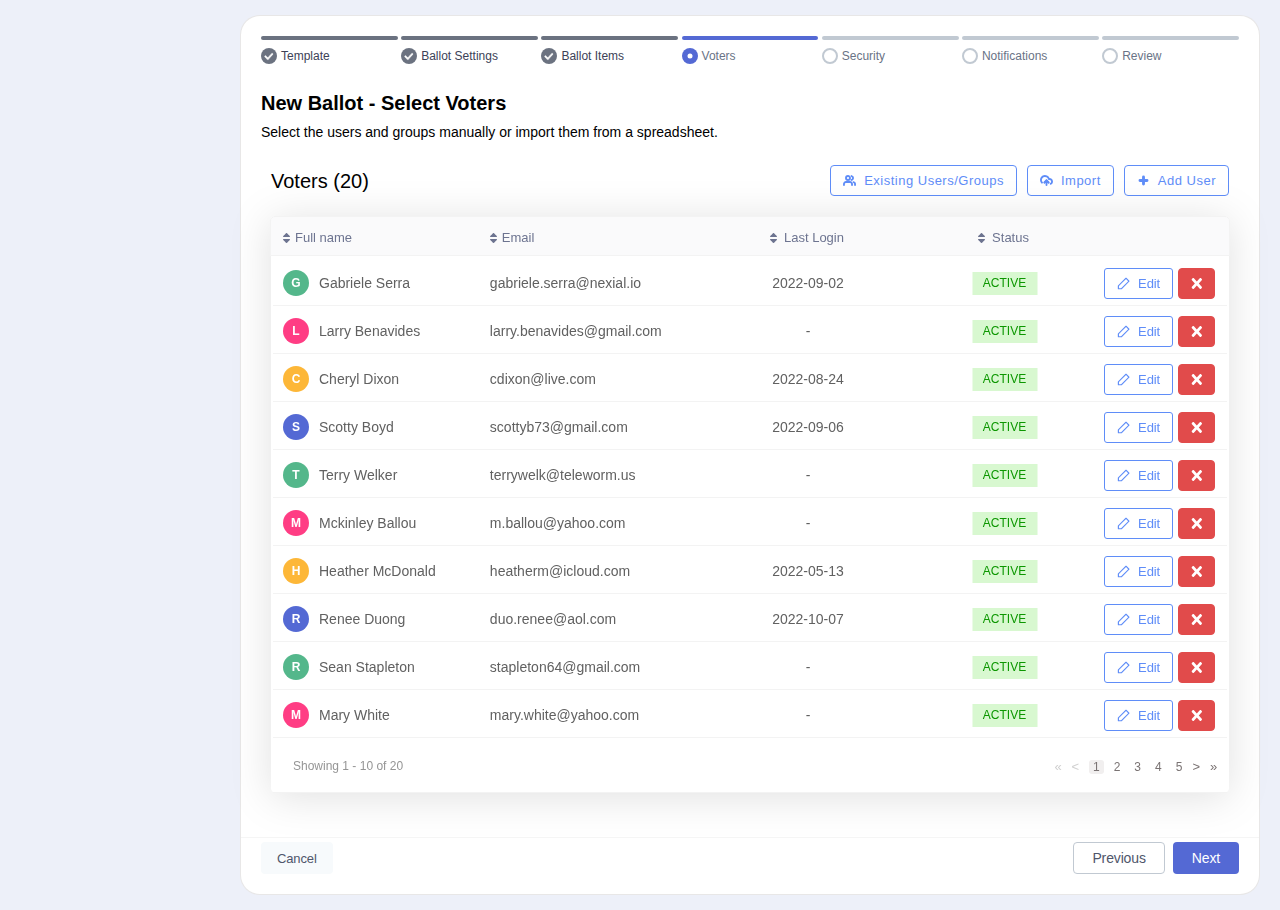
==== commit a0de7bd4: "34344" ====
--- a/add.html
+++ b/add.html
@@ -21,43 +21,45 @@
       <div class="intro__inner">
         <div class="intro__inner-header">
           <a  href="#" class="checked">
-            <svg>
-              <use xlink:href="#check"></use>
-            </svg>
+         <span>
+           <img src="images/icons/check-white.png" alt="">
+         </span>
             Template
-
           </a>
           <a  href="#" class="checked">
-            <svg>
-              <use xlink:href="#check"></use>
-            </svg>
+            <span>
+              <img src="images/icons/check-white.png" alt="">
+            </span>
             Ballot Settings
 
           </a>
           <a  href="#" class="checked">
-            <svg>
-              <use xlink:href="#check"></use>
-            </svg>
+            <span>
+              <img src="images/icons/check-white.png" alt="">
+            </span>
             Ballot Items
           </a>
           <a  href="#" class="active">
             <span>
+              <img src="images/icons/check-white.png" alt="">
             </span>
             Voters
           </a>
           <a href="#" > 
             <span>
+              <img src="images/icons/check-white.png" alt="">
             </span>
             Security
           </a>
           <a href="#" > 
             <span>
+              <img src="images/icons/check-white.png" alt="">
             </span>
             Notifications
-
           </a>
           <a href="#">  
             <span>
+              <img src="images/icons/check-white.png" alt="">
             </span>
             Review
           </a>
--- a/css/main.css
+++ b/css/main.css
@@ -427,10 +427,12 @@
 }
 .header {
   position: absolute;
+  display: none;
   top: 0;
   left: 0;
   width: 100%;
-  z-index: 10;
+  z-index: 4;
+  background-color: #fff;
 }
 .header.sticky {
   position: fixed;
@@ -443,7 +445,7 @@
           animation-duration: 0.4s;
 }
 .header__inner {
-  padding: 30px 0;
+  padding: 20px;
   display: -webkit-box;
   display: -ms-flexbox;
   display: flex;
@@ -464,7 +466,7 @@
   -webkit-box-align: center;
       -ms-flex-align: center;
           align-items: center;
-  width: 320px;
+  width: 180px;
 }
 .header__inner-logo img {
   width: 100%;
@@ -637,19 +639,72 @@
   -webkit-transition: all 0.2s ease-in-out 0s;
   transition: all 0.2s ease-in-out 0s;
   -moz-transition: all 0.2s ease-in-out 0s;
-  position: fixed;
-  top: 30px;
-  left: 18px;
-  z-index: 4;
   width: 26px;
   height: 26px;
+  position: relative;
 }
 .burger:hover {
   opacity: 0.8;
 }
+.burger::before {
+  top: 10%;
+  width: 100%;
+  height: 3px;
+  background-color: #0fb920;
+  -webkit-transition: all 0.3s ease;
+  transition: all 0.3s ease;
+  content: "";
+  position: absolute;
+  right: 0;
+}
+.burger span {
+  top: 50%;
+  width: 75%;
+  height: 3px;
+  background-color: #0fb920;
+  -webkit-transition: all 0.3s ease;
+  transition: all 0.3s ease;
+  position: absolute;
+  right: 0;
+  transform: translateY(-50%);
+  -moz-ransform: translateY(-50%);
+  -o-transform: translateY(-50%);
+  -ms-transform: translateY(-50%);
+  -webkit-transform: translateY(-50%);
+  -webkit-transition: all 0.2s ease-in-out 0s;
+  transition: all 0.2s ease-in-out 0s;
+  -moz-transition: all 0.2s ease-in-out 0s;
+}
+.burger::after {
+  bottom: 10%;
+  width: 50%;
+  height: 3px;
+  background-color: #0fb920;
+  -webkit-transition: all 0.3s ease;
+  transition: all 0.3s ease;
+  content: "";
+  position: absolute;
+  right: 0;
+}
+
+.intro__inner {
+  min-height: calc(100vh - 20px);
+  display: -webkit-box;
+  display: -ms-flexbox;
+  display: flex;
+  -webkit-box-orient: vertical;
+  -webkit-box-direction: normal;
+      -ms-flex-direction: column;
+          flex-direction: column;
+}
+.intro__inner-footer {
+  margin: auto 0 0 0;
+}
 
 .addUser {
   position: fixed;
+  top: 0;
+  left: 0;
   width: 100%;
   height: 100%;
   background-color: rgba(0, 0, 0, 0.4);
@@ -719,6 +774,8 @@
 .importUser {
   z-index: 7;
   position: fixed;
+  top: 0;
+  left: 0;
   width: 100%;
   height: 100%;
   background-color: rgba(0, 0, 0, 0.4);
@@ -1031,10 +1088,6 @@
   margin: unset;
 }
 
-main {
-  margin: 0 auto;
-}
-
 .list {
   padding: 0 10px;
 }
@@ -1346,8 +1399,8 @@
   cursor: pointer;
 }
 table td .checkbox__wrapper span img {
-  width: 10px;
-  height: 8px;
+  width: 13px;
+  height: 10px;
 }
 table tbody tr {
   position: relative;
@@ -1432,6 +1485,8 @@
 .selectUser {
   z-index: 7;
   position: fixed;
+  top: 0;
+  left: 0;
   width: 100%;
   height: 100%;
   background-color: rgba(0, 0, 0, 0.4);
@@ -1588,12 +1643,8 @@
 @media (max-width: 1180px) {
   .intro {
     width: 100%;
-    padding: 10px;
-  }
-  .intro__inner {
-    padding-left: 50px;
-  }
-
+    padding: 10px 40px;
+  }
   .sidebar {
     -webkit-transform: translateX(-100%);
             transform: translateX(-100%);
